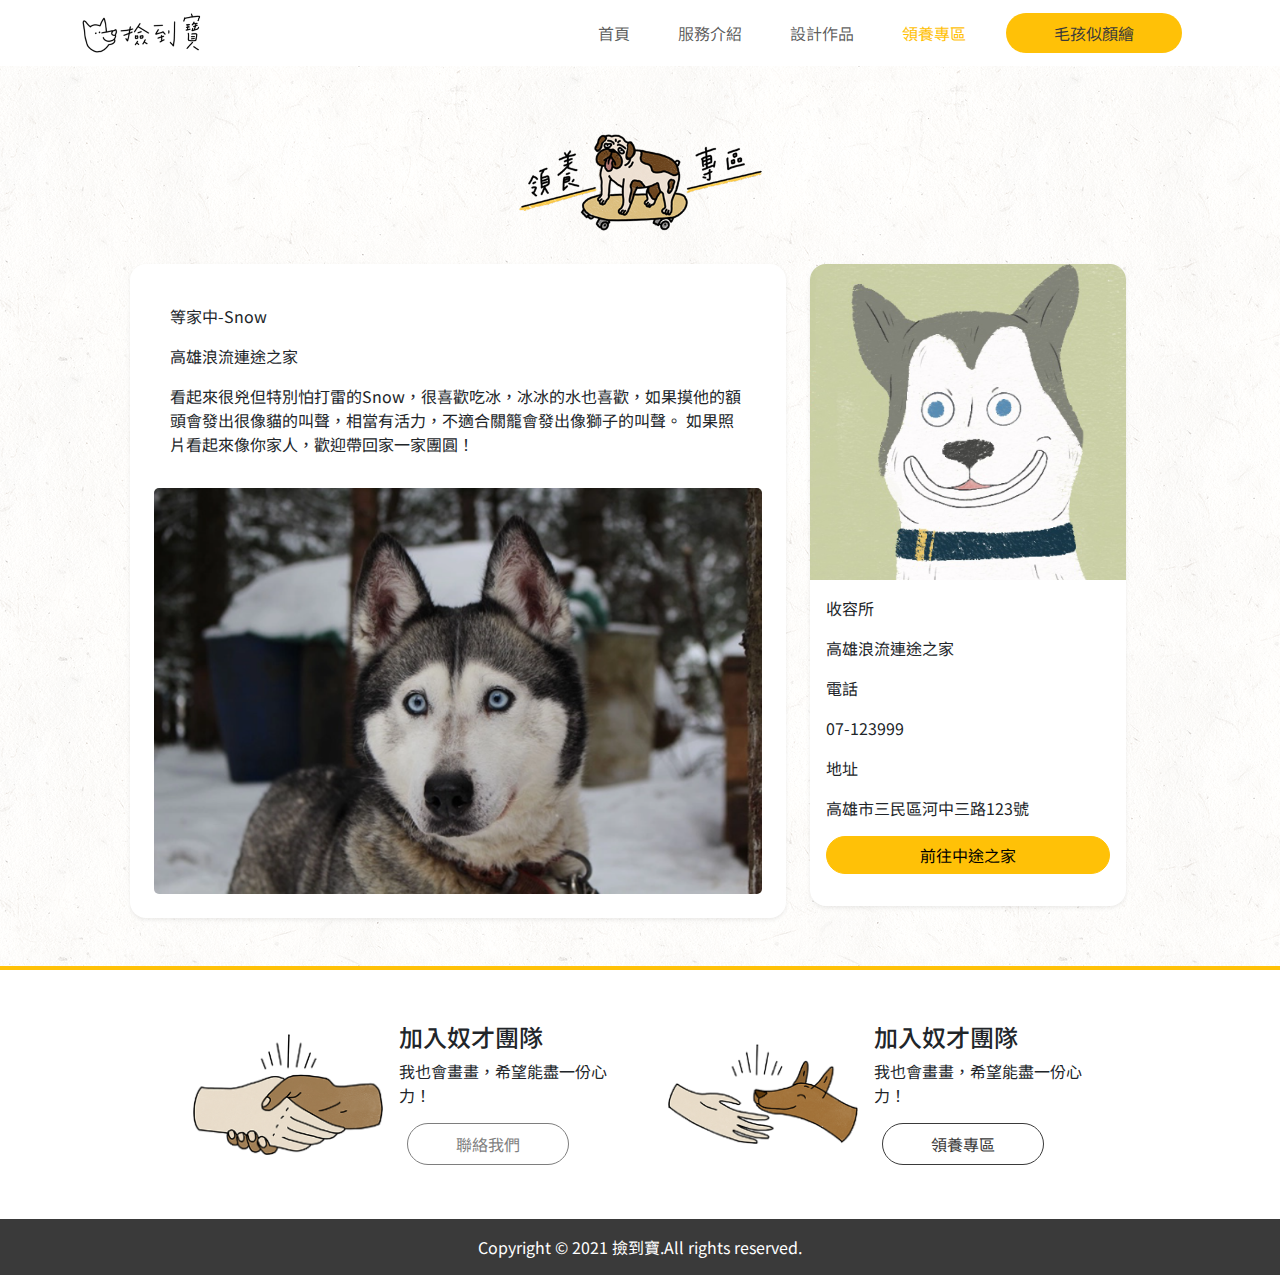
==== adopt-snow.html @ 4405ece5 "完成服務介紹.設計作品.領養專區等頁面" ====
<!DOCTYPE html>
<html lang="zh-TW">
<head>
   <meta charset="UTF-8">
   <meta name="viewport" content="width=device-width, initial-scale=1.0">
   <meta http-equiv="X-UA-Compatible" content="IE=edge">
   <meta name="viewport" content="width=device-width, initial-scale=1.0">
   <title>等家中snow-領養專區-撿到寶</title>
   <link rel="icon" href="./images/pet.png">
   <meta name="description" content="購買寵物似顏繪幫助浪貓浪狗">
   <meta name="keywords" content="寵物似顏繪,公益,領養,寵物,貓咪,小狗">
   <meta name="author" content="撿到寶團隊" />
   <meta name="copyright" content="撿到寶團隊版權所有">
   
   <!-- 👉🏻OGTag讓網站分享的時候看起來更有吸引力 -->
   <meta property="og:title" content="撿到寶" />
   <meta property="og:description" content="購買寵物似顏繪幫助浪貓浪狗">
   <meta property="og:type" content="website" />
   <meta property="og:url" content="網頁的標準網址" />
   <meta property="og:image" content="分享網頁時會顯示的縮圖" />
   <link rel="stylesheet" href="./scss/all.css">

</head>
<body >


   <!-- 👉🏻導覽列+sticky-top -->
   <nav class="navbar navbar-expand-lg bg-white sticky-top ">
      <div class="container">

         <a class="navbar-brand" href="./index.html">
            <img src="./images/logo.png" alt="撿到寶logo" width="119" height="40">
         </a>

         <button class="navbar-toggler border-0" type="button" data-bs-toggle="collapse"
            data-bs-target="#navbarSupportedContent" aria-controls="navbarSupportedContent" aria-expanded="false"
            aria-label="Toggle navigation">
            <span class="navbar-toggler-icon"></span>
         </button>

         <div class="collapse navbar-collapse" id="navbarSupportedContent">
            <ul class="navbar-nav ms-auto mb-2 mb-lg-0 ">
                  <li class="nav-item px-3">
                     <a class="nav-link  text-center " aria-current="page" href="./index.html">首頁</a>
                  </li>
                  <li class="nav-item px-3">
                     <a class="nav-link  text-center  " href="./service.html">服務介紹</a>
                  </li>
                  <li class="nav-item px-3">
                     <a class="nav-link  text-center " href="./works.html">設計作品</a>
                  </li>
                  <li class="nav-item px-3">
                     <a class="nav-link  text-center active" href="./adopt.html">領養專區</a>
                  </li>
                  <li class="nav-item px-3 ">
                     <a class="nav-link bg-warning text-center  text-dark  px-lg-5 mt-lg-0 mt-2 rounded-pill " href="./purchase.html">
                        毛孩似顏繪
                     </a>
                  </li>
            </ul>
         </div>

      </div>
   </nav>


   <main style="background-image: url(./images/lightpaperfibers.png);">
      <div class="container p-5">
         <div class="text-center pb-3">
            <img src="./images/title02.png" alt="領養專區">            
         </div>
         <div class="container row ">
            <div class="col col-lg-8">
               <div class="card rounded-4 border-0 shadow-sm overflow-hidden bg-white p-4">
                  <div class="card-body">
                     <p>等家中-Snow</p>
                     <p>高雄浪流連途之家</p>
                     <p>看起來很兇但特別怕打雷的Snow，很喜歡吃冰，冰冰的水也喜歡，如果摸他的額頭會發出很像貓的叫聲，相當有活力，不適合關籠會發出像獅子的叫聲。 如果照片看起來像你家人，歡迎帶回家一家團圓！</p>
                  </div>
                  <img src="./images/dog03.png" class="card-img img-fluid imgTop " alt="">
               </div>
            </div>
            <div class="col col-lg-4">
               <div class="card rounded-4 border-0 shadow-sm overflow-hidden bg-white ">
                  <img src="./images/08.png" class="card-img img-fluid imgTop rounded-bottom-0" alt="">
                  <div class="card-body">
                     <p>收容所</p>
                     <p>高雄浪流連途之家</p>
                     <p>電話</p>
                     <p>07-123999</p>
                     <p>地址</p>
                     <p>高雄市三民區河中三路123號</p>
                     <a href="./adopt-snow.html" class="btn btn-warning rounded-5 w-100 mb-3">前往中途之家</a>
                  </div>
               </div>
            </div>
         </div>
      </div>
   </main>


   <!-- 頁尾 -->
   <!-- 加入奴才團隊 -->
   <footer class="border-4 border-top border-warning bg-white">
      <section class="container py-5">
         <div class="row row-cols-1 row-cols-md-2 align-items-center justify-content-center gy-5 ">
            <div class="col col-lg-5 d-flex align-items-center justify-content-center">
                  <div class="p-3">
                     <img class="img-fluid d-block" src="./images/link01.png" alt="頁尾-聯絡我們">      
                  </div>         
                  <div class=" ">
                     <h4>加入奴才團隊</h4>
                     <p>我也會畫畫，希望能盡一份心力！</p>
                     <a class="btn btn-outline-dark text-center px-5 py-2 rounded-pill mx-2 text-nowrap disabled" href="#">
                        聯絡我們
                     </a>
                  </div>
            </div>
            <div class="col col-lg-5 d-flex align-items-center justify-content-center ">
               <div class="p-3">
                  <img class="img-fluid" src="./images/link02.png" alt="頁尾-領養專區">    
               </div>       
               <div class="">
                  <h4>加入奴才團隊</h4>
                  <p>我也會畫畫，希望能盡一份心力！</p>
                  <a class="btn btn-outline-dark text-center px-5 py-2 rounded-pill mx-2 text-nowrap" href="./adopt.html">
                     領養專區
                  </a>
               </div>
            </div>
         </div>
      </section> 
      <div class="bg-dark text-white text-center py-3">
         Copyright © 2021 撿到寶.All rights reserved.
      </div>

   </footer> 
   <script src="https://cdn.jsdelivr.net/npm/bootstrap@5.3.0/dist/js/bootstrap.bundle.min.js" integrity="sha384-geWF76RCwLtnZ8qwWowPQNguL3RmwHVBC9FhGdlKrxdiJJigb/j/68SIy3Te4Bkz" crossorigin="anonymous"></script>

</body>
</html>
---- scss/all.css ----
@charset "UTF-8";
/* http://meyerweb.com/eric/tools/css/reset/ 
   v2.0 | 20110126
   License: none (public domain)
*/
@import url("https://fonts.googleapis.com/css2?family=Kalam&family=Noto+Sans+TC&display=swap");
@import url("https://cdn.jsdelivr.net/npm/bootstrap-icons@1.10.5/font/bootstrap-icons.css");
html, body, div, span, applet, object, iframe,
h1,
.h1, h2, .h2, h3, .h3, h4, .h4, h5, .h5, h6, .h6, p, blockquote, pre,
a, abbr, acronym, address, big, cite, code,
del, dfn, em, img, ins, kbd, q, s, samp,
small,
.small, strike, strong, sub, sup, tt, var,
b, u, i, center,
dl, dt, dd, ol, ul, li,
fieldset, form, label, legend,
table, caption, tbody, tfoot, thead, tr, th, td,
article, aside, canvas, details, embed,
figure, figcaption, footer, header, hgroup,
menu, nav, output, ruby, section, summary,
time, mark, .mark, audio, video {
  margin: 0;
  padding: 0;
  border: 0;
  font-size: 100%;
  font: inherit;
  vertical-align: baseline;
}

/* HTML5 display-role reset for older browsers */
article, aside, details, figcaption, figure,
footer, header, hgroup, menu, nav, section {
  display: block;
}

body {
  line-height: 1;
  margin: 0; /* Add this to remove default margin */
}

ol, ul {
  list-style: none;
}

blockquote, q {
  quotes: none;
}

blockquote:before, blockquote:after,
q:before, q:after {
  content: "";
  content: none;
}

table {
  border-collapse: collapse;
  border-spacing: 0;
}

img {
  max-width: 100%;
}

.logoReplaceText {
  text-indent: 101%;
  white-space: nowrap;
  overflow: hidden;
  background-repeat: no-repeat;
}

.bg-cover {
  background-position: center center;
  background-size: cover;
  background-repeat: no-repeat;
}

.bg-contain {
  background-position: center center;
  background-size: contain;
  background-repeat: no-repeat;
}

:root,
[data-bs-theme=light] {
  --bs-blue: #0d6efd;
  --bs-indigo: #6610f2;
  --bs-purple: #6f42c1;
  --bs-pink: #d63384;
  --bs-red: #dc3545;
  --bs-orange: #fd7e14;
  --bs-yellow: #ffc107;
  --bs-green: #198754;
  --bs-teal: #20c997;
  --bs-cyan: #0dcaf0;
  --bs-black: #000;
  --bs-white: #fff;
  --bs-gray: #6c757d;
  --bs-gray-dark: #343a40;
  --bs-gray-100: #f8f9fa;
  --bs-gray-200: #e9ecef;
  --bs-gray-300: #dee2e6;
  --bs-gray-400: #ced4da;
  --bs-gray-500: #adb5bd;
  --bs-gray-600: #6c757d;
  --bs-gray-700: #495057;
  --bs-gray-800: #343a40;
  --bs-gray-900: #212529;
  --bs-primary: #0d6efd;
  --bs-secondary: #6c757d;
  --bs-success: #198754;
  --bs-info: #0dcaf0;
  --bs-warning: #ffc107;
  --bs-danger: #dc3545;
  --bs-light: #f8f9fa;
  --bs-dark: #3A3A3A;
  --bs-primary-rgb: 13, 110, 253;
  --bs-secondary-rgb: 108, 117, 125;
  --bs-success-rgb: 25, 135, 84;
  --bs-info-rgb: 13, 202, 240;
  --bs-warning-rgb: 255, 193, 7;
  --bs-danger-rgb: 220, 53, 69;
  --bs-light-rgb: 248, 249, 250;
  --bs-dark-rgb: 58, 58, 58;
  --bs-primary-text-emphasis: #052c65;
  --bs-secondary-text-emphasis: #2b2f32;
  --bs-success-text-emphasis: #0a3622;
  --bs-info-text-emphasis: #055160;
  --bs-warning-text-emphasis: #664d03;
  --bs-danger-text-emphasis: #58151c;
  --bs-light-text-emphasis: #495057;
  --bs-dark-text-emphasis: #495057;
  --bs-primary-bg-subtle: #cfe2ff;
  --bs-secondary-bg-subtle: #e2e3e5;
  --bs-success-bg-subtle: #d1e7dd;
  --bs-info-bg-subtle: #cff4fc;
  --bs-warning-bg-subtle: #fff3cd;
  --bs-danger-bg-subtle: #f8d7da;
  --bs-light-bg-subtle: #fcfcfd;
  --bs-dark-bg-subtle: #ced4da;
  --bs-primary-border-subtle: #9ec5fe;
  --bs-secondary-border-subtle: #c4c8cb;
  --bs-success-border-subtle: #a3cfbb;
  --bs-info-border-subtle: #9eeaf9;
  --bs-warning-border-subtle: #ffe69c;
  --bs-danger-border-subtle: #f1aeb5;
  --bs-light-border-subtle: #e9ecef;
  --bs-dark-border-subtle: #adb5bd;
  --bs-white-rgb: 255, 255, 255;
  --bs-black-rgb: 0, 0, 0;
  --bs-font-sans-serif: system-ui, -apple-system, "Segoe UI", Roboto, "Helvetica Neue", "Noto Sans", "Liberation Sans", Arial, sans-serif, "Apple Color Emoji", "Segoe UI Emoji", "Segoe UI Symbol", "Noto Color Emoji";
  --bs-font-monospace: SFMono-Regular, Menlo, Monaco, Consolas, "Liberation Mono", "Courier New", monospace;
  --bs-gradient: linear-gradient(180deg, rgba(255, 255, 255, 0.15), rgba(255, 255, 255, 0));
  --bs-body-font-family: var(--bs-font-sans-serif);
  --bs-body-font-size: 1rem;
  --bs-body-font-weight: 400;
  --bs-body-line-height: 1.5;
  --bs-body-color: #212529;
  --bs-body-color-rgb: 33, 37, 41;
  --bs-body-bg: #fff;
  --bs-body-bg-rgb: 255, 255, 255;
  --bs-emphasis-color: #000;
  --bs-emphasis-color-rgb: 0, 0, 0;
  --bs-secondary-color: rgba(33, 37, 41, 0.75);
  --bs-secondary-color-rgb: 33, 37, 41;
  --bs-secondary-bg: #e9ecef;
  --bs-secondary-bg-rgb: 233, 236, 239;
  --bs-tertiary-color: rgba(33, 37, 41, 0.5);
  --bs-tertiary-color-rgb: 33, 37, 41;
  --bs-tertiary-bg: #f8f9fa;
  --bs-tertiary-bg-rgb: 248, 249, 250;
  --bs-heading-color: inherit;
  --bs-link-color: #0d6efd;
  --bs-link-color-rgb: 13, 110, 253;
  --bs-link-decoration: underline;
  --bs-link-hover-color: #0a58ca;
  --bs-link-hover-color-rgb: 10, 88, 202;
  --bs-code-color: #d63384;
  --bs-highlight-bg: #fff3cd;
  --bs-border-width: 1px;
  --bs-border-style: solid;
  --bs-border-color: #dee2e6;
  --bs-border-color-translucent: rgba(0, 0, 0, 0.175);
  --bs-border-radius: 0.375rem;
  --bs-border-radius-sm: 0.25rem;
  --bs-border-radius-lg: 0.5rem;
  --bs-border-radius-xl: 1rem;
  --bs-border-radius-xxl: 2rem;
  --bs-border-radius-2xl: var(--bs-border-radius-xxl);
  --bs-border-radius-pill: 50rem;
  --bs-box-shadow: 0 0.5rem 1rem rgba(0, 0, 0, 0.15);
  --bs-box-shadow-sm: 0 0.125rem 0.25rem rgba(0, 0, 0, 0.075);
  --bs-box-shadow-lg: 0 1rem 3rem rgba(0, 0, 0, 0.175);
  --bs-box-shadow-inset: inset 0 1px 2px rgba(0, 0, 0, 0.075);
  --bs-focus-ring-width: 0.25rem;
  --bs-focus-ring-opacity: 0.25;
  --bs-focus-ring-color: rgba(13, 110, 253, 0.25);
  --bs-form-valid-color: #198754;
  --bs-form-valid-border-color: #198754;
  --bs-form-invalid-color: #dc3545;
  --bs-form-invalid-border-color: #dc3545;
}

[data-bs-theme=dark] {
  color-scheme: dark;
  --bs-body-color: #adb5bd;
  --bs-body-color-rgb: 173, 181, 189;
  --bs-body-bg: #212529;
  --bs-body-bg-rgb: 33, 37, 41;
  --bs-emphasis-color: #fff;
  --bs-emphasis-color-rgb: 255, 255, 255;
  --bs-secondary-color: rgba(173, 181, 189, 0.75);
  --bs-secondary-color-rgb: 173, 181, 189;
  --bs-secondary-bg: #343a40;
  --bs-secondary-bg-rgb: 52, 58, 64;
  --bs-tertiary-color: rgba(173, 181, 189, 0.5);
  --bs-tertiary-color-rgb: 173, 181, 189;
  --bs-tertiary-bg: #2b3035;
  --bs-tertiary-bg-rgb: 43, 48, 53;
  --bs-primary-text-emphasis: #6ea8fe;
  --bs-secondary-text-emphasis: #a7acb1;
  --bs-success-text-emphasis: #75b798;
  --bs-info-text-emphasis: #6edff6;
  --bs-warning-text-emphasis: #ffda6a;
  --bs-danger-text-emphasis: #ea868f;
  --bs-light-text-emphasis: #f8f9fa;
  --bs-dark-text-emphasis: #dee2e6;
  --bs-primary-bg-subtle: #031633;
  --bs-secondary-bg-subtle: #161719;
  --bs-success-bg-subtle: #051b11;
  --bs-info-bg-subtle: #032830;
  --bs-warning-bg-subtle: #332701;
  --bs-danger-bg-subtle: #2c0b0e;
  --bs-light-bg-subtle: #343a40;
  --bs-dark-bg-subtle: #1a1d20;
  --bs-primary-border-subtle: #084298;
  --bs-secondary-border-subtle: #41464b;
  --bs-success-border-subtle: #0f5132;
  --bs-info-border-subtle: #087990;
  --bs-warning-border-subtle: #997404;
  --bs-danger-border-subtle: #842029;
  --bs-light-border-subtle: #495057;
  --bs-dark-border-subtle: #343a40;
  --bs-heading-color: inherit;
  --bs-link-color: #6ea8fe;
  --bs-link-hover-color: #8bb9fe;
  --bs-link-color-rgb: 110, 168, 254;
  --bs-link-hover-color-rgb: 139, 185, 254;
  --bs-code-color: #e685b5;
  --bs-border-color: #495057;
  --bs-border-color-translucent: rgba(255, 255, 255, 0.15);
  --bs-form-valid-color: #75b798;
  --bs-form-valid-border-color: #75b798;
  --bs-form-invalid-color: #ea868f;
  --bs-form-invalid-border-color: #ea868f;
}

*,
*::before,
*::after {
  box-sizing: border-box;
}

@media (prefers-reduced-motion: no-preference) {
  :root {
    scroll-behavior: smooth;
  }
}

body {
  margin: 0;
  font-family: var(--bs-body-font-family);
  font-size: var(--bs-body-font-size);
  font-weight: var(--bs-body-font-weight);
  line-height: var(--bs-body-line-height);
  color: var(--bs-body-color);
  text-align: var(--bs-body-text-align);
  background-color: var(--bs-body-bg);
  -webkit-text-size-adjust: 100%;
  -webkit-tap-highlight-color: rgba(0, 0, 0, 0);
}

hr {
  margin: 1rem 0;
  color: inherit;
  border: 0;
  border-top: var(--bs-border-width) solid;
  opacity: 0.25;
}

h6, .h6, h5, .h5, h4, .h4, h3, .h3, h2, .h2, h1, .h1 {
  margin-top: 0;
  margin-bottom: 0.5rem;
  font-weight: 500;
  line-height: 1.2;
  color: var(--bs-heading-color);
}

h1, .h1 {
  font-size: calc(1.375rem + 1.5vw);
}
@media (min-width: 1200px) {
  h1, .h1 {
    font-size: 2.5rem;
  }
}

h2, .h2 {
  font-size: calc(1.325rem + 0.9vw);
}
@media (min-width: 1200px) {
  h2, .h2 {
    font-size: 2rem;
  }
}

h3, .h3 {
  font-size: calc(1.3rem + 0.6vw);
}
@media (min-width: 1200px) {
  h3, .h3 {
    font-size: 1.75rem;
  }
}

h4, .h4 {
  font-size: calc(1.275rem + 0.3vw);
}
@media (min-width: 1200px) {
  h4, .h4 {
    font-size: 1.5rem;
  }
}

h5, .h5 {
  font-size: 1.25rem;
}

h6, .h6 {
  font-size: 1rem;
}

p {
  margin-top: 0;
  margin-bottom: 1rem;
}

abbr[title] {
  -webkit-text-decoration: underline dotted;
          text-decoration: underline dotted;
  cursor: help;
  -webkit-text-decoration-skip-ink: none;
          text-decoration-skip-ink: none;
}

address {
  margin-bottom: 1rem;
  font-style: normal;
  line-height: inherit;
}

ol,
ul {
  padding-left: 2rem;
}

ol,
ul,
dl {
  margin-top: 0;
  margin-bottom: 1rem;
}

ol ol,
ul ul,
ol ul,
ul ol {
  margin-bottom: 0;
}

dt {
  font-weight: 700;
}

dd {
  margin-bottom: 0.5rem;
  margin-left: 0;
}

blockquote {
  margin: 0 0 1rem;
}

b,
strong {
  font-weight: bolder;
}

small, .small {
  font-size: 0.875em;
}

mark, .mark {
  padding: 0.1875em;
  background-color: var(--bs-highlight-bg);
}

sub,
sup {
  position: relative;
  font-size: 0.75em;
  line-height: 0;
  vertical-align: baseline;
}

sub {
  bottom: -0.25em;
}

sup {
  top: -0.5em;
}

a {
  color: rgba(var(--bs-link-color-rgb), var(--bs-link-opacity, 1));
  text-decoration: underline;
}
a:hover {
  --bs-link-color-rgb: var(--bs-link-hover-color-rgb);
}

a:not([href]):not([class]), a:not([href]):not([class]):hover {
  color: inherit;
  text-decoration: none;
}

pre,
code,
kbd,
samp {
  font-family: var(--bs-font-monospace);
  font-size: 1em;
}

pre {
  display: block;
  margin-top: 0;
  margin-bottom: 1rem;
  overflow: auto;
  font-size: 0.875em;
}
pre code {
  font-size: inherit;
  color: inherit;
  word-break: normal;
}

code {
  font-size: 0.875em;
  color: var(--bs-code-color);
  word-wrap: break-word;
}
a > code {
  color: inherit;
}

kbd {
  padding: 0.1875rem 0.375rem;
  font-size: 0.875em;
  color: var(--bs-body-bg);
  background-color: var(--bs-body-color);
  border-radius: 0.25rem;
}
kbd kbd {
  padding: 0;
  font-size: 1em;
}

figure {
  margin: 0 0 1rem;
}

img,
svg {
  vertical-align: middle;
}

table {
  caption-side: bottom;
  border-collapse: collapse;
}

caption {
  padding-top: 0.5rem;
  padding-bottom: 0.5rem;
  color: var(--bs-secondary-color);
  text-align: left;
}

th {
  text-align: inherit;
  text-align: -webkit-match-parent;
}

thead,
tbody,
tfoot,
tr,
td,
th {
  border-color: inherit;
  border-style: solid;
  border-width: 0;
}

label {
  display: inline-block;
}

button {
  border-radius: 0;
}

button:focus:not(:focus-visible) {
  outline: 0;
}

input,
button,
select,
optgroup,
textarea {
  margin: 0;
  font-family: inherit;
  font-size: inherit;
  line-height: inherit;
}

button,
select {
  text-transform: none;
}

[role=button] {
  cursor: pointer;
}

select {
  word-wrap: normal;
}
select:disabled {
  opacity: 1;
}

[list]:not([type=date]):not([type=datetime-local]):not([type=month]):not([type=week]):not([type=time])::-webkit-calendar-picker-indicator {
  display: none !important;
}

button,
[type=button],
[type=reset],
[type=submit] {
  -webkit-appearance: button;
}
button:not(:disabled),
[type=button]:not(:disabled),
[type=reset]:not(:disabled),
[type=submit]:not(:disabled) {
  cursor: pointer;
}

::-moz-focus-inner {
  padding: 0;
  border-style: none;
}

textarea {
  resize: vertical;
}

fieldset {
  min-width: 0;
  padding: 0;
  margin: 0;
  border: 0;
}

legend {
  float: left;
  width: 100%;
  padding: 0;
  margin-bottom: 0.5rem;
  font-size: calc(1.275rem + 0.3vw);
  line-height: inherit;
}
@media (min-width: 1200px) {
  legend {
    font-size: 1.5rem;
  }
}
legend + * {
  clear: left;
}

::-webkit-datetime-edit-fields-wrapper,
::-webkit-datetime-edit-text,
::-webkit-datetime-edit-minute,
::-webkit-datetime-edit-hour-field,
::-webkit-datetime-edit-day-field,
::-webkit-datetime-edit-month-field,
::-webkit-datetime-edit-year-field {
  padding: 0;
}

::-webkit-inner-spin-button {
  height: auto;
}

[type=search] {
  outline-offset: -2px;
  -webkit-appearance: textfield;
}

/* rtl:raw:
[type="tel"],
[type="url"],
[type="email"],
[type="number"] {
  direction: ltr;
}
*/
::-webkit-search-decoration {
  -webkit-appearance: none;
}

::-webkit-color-swatch-wrapper {
  padding: 0;
}

::file-selector-button {
  font: inherit;
  -webkit-appearance: button;
}

output {
  display: inline-block;
}

iframe {
  border: 0;
}

summary {
  display: list-item;
  cursor: pointer;
}

progress {
  vertical-align: baseline;
}

[hidden] {
  display: none !important;
}

.lead {
  font-size: 1.25rem;
  font-weight: 300;
}

.display-1 {
  font-size: calc(1.625rem + 4.5vw);
  font-weight: 300;
  line-height: 1.2;
}
@media (min-width: 1200px) {
  .display-1 {
    font-size: 5rem;
  }
}

.display-2 {
  font-size: calc(1.575rem + 3.9vw);
  font-weight: 300;
  line-height: 1.2;
}
@media (min-width: 1200px) {
  .display-2 {
    font-size: 4.5rem;
  }
}

.display-3 {
  font-size: calc(1.525rem + 3.3vw);
  font-weight: 300;
  line-height: 1.2;
}
@media (min-width: 1200px) {
  .display-3 {
    font-size: 4rem;
  }
}

.display-4 {
  font-size: calc(1.475rem + 2.7vw);
  font-weight: 300;
  line-height: 1.2;
}
@media (min-width: 1200px) {
  .display-4 {
    font-size: 3.5rem;
  }
}

.display-5 {
  font-size: calc(1.425rem + 2.1vw);
  font-weight: 300;
  line-height: 1.2;
}
@media (min-width: 1200px) {
  .display-5 {
    font-size: 3rem;
  }
}

.display-6 {
  font-size: calc(1.375rem + 1.5vw);
  font-weight: 300;
  line-height: 1.2;
}
@media (min-width: 1200px) {
  .display-6 {
    font-size: 2.5rem;
  }
}

.list-unstyled {
  padding-left: 0;
  list-style: none;
}

.list-inline {
  padding-left: 0;
  list-style: none;
}

.list-inline-item {
  display: inline-block;
}
.list-inline-item:not(:last-child) {
  margin-right: 0.5rem;
}

.initialism {
  font-size: 0.875em;
  text-transform: uppercase;
}

.blockquote {
  margin-bottom: 1rem;
  font-size: 1.25rem;
}
.blockquote > :last-child {
  margin-bottom: 0;
}

.blockquote-footer {
  margin-top: -1rem;
  margin-bottom: 1rem;
  font-size: 0.875em;
  color: #6c757d;
}
.blockquote-footer::before {
  content: "— ";
}

.img-fluid {
  max-width: 100%;
  height: auto;
}

.img-thumbnail {
  padding: 0.25rem;
  background-color: var(--bs-body-bg);
  border: var(--bs-border-width) solid var(--bs-border-color);
  border-radius: var(--bs-border-radius);
  max-width: 100%;
  height: auto;
}

.figure {
  display: inline-block;
}

.figure-img {
  margin-bottom: 0.5rem;
  line-height: 1;
}

.figure-caption {
  font-size: 0.875em;
  color: var(--bs-secondary-color);
}

.container,
.container-fluid,
.container-xxl,
.container-xl,
.container-lg,
.container-md,
.container-sm {
  --bs-gutter-x: 1.5rem;
  --bs-gutter-y: 0;
  width: 100%;
  padding-right: calc(var(--bs-gutter-x) * 0.5);
  padding-left: calc(var(--bs-gutter-x) * 0.5);
  margin-right: auto;
  margin-left: auto;
}

@media (min-width: 576px) {
  .container-sm, .container {
    max-width: 540px;
  }
}
@media (min-width: 768px) {
  .container-md, .container-sm, .container {
    max-width: 720px;
  }
}
@media (min-width: 992px) {
  .container-lg, .container-md, .container-sm, .container {
    max-width: 960px;
  }
}
@media (min-width: 1200px) {
  .container-xl, .container-lg, .container-md, .container-sm, .container {
    max-width: 1140px;
  }
}
@media (min-width: 1400px) {
  .container-xxl, .container-xl, .container-lg, .container-md, .container-sm, .container {
    max-width: 1320px;
  }
}
:root {
  --bs-breakpoint-xs: 0;
  --bs-breakpoint-sm: 576px;
  --bs-breakpoint-md: 768px;
  --bs-breakpoint-lg: 992px;
  --bs-breakpoint-xl: 1200px;
  --bs-breakpoint-xxl: 1400px;
}

.row {
  --bs-gutter-x: 1.5rem;
  --bs-gutter-y: 0;
  display: flex;
  flex-wrap: wrap;
  margin-top: calc(-1 * var(--bs-gutter-y));
  margin-right: calc(-0.5 * var(--bs-gutter-x));
  margin-left: calc(-0.5 * var(--bs-gutter-x));
}
.row > * {
  flex-shrink: 0;
  width: 100%;
  max-width: 100%;
  padding-right: calc(var(--bs-gutter-x) * 0.5);
  padding-left: calc(var(--bs-gutter-x) * 0.5);
  margin-top: var(--bs-gutter-y);
}

.col {
  flex: 1 0 0%;
}

.row-cols-auto > * {
  flex: 0 0 auto;
  width: auto;
}

.row-cols-1 > * {
  flex: 0 0 auto;
  width: 100%;
}

.row-cols-2 > * {
  flex: 0 0 auto;
  width: 50%;
}

.row-cols-3 > * {
  flex: 0 0 auto;
  width: 33.3333333333%;
}

.row-cols-4 > * {
  flex: 0 0 auto;
  width: 25%;
}

.row-cols-5 > * {
  flex: 0 0 auto;
  width: 20%;
}

.row-cols-6 > * {
  flex: 0 0 auto;
  width: 16.6666666667%;
}

.col-auto {
  flex: 0 0 auto;
  width: auto;
}

.col-1 {
  flex: 0 0 auto;
  width: 8.33333333%;
}

.col-2 {
  flex: 0 0 auto;
  width: 16.66666667%;
}

.col-3 {
  flex: 0 0 auto;
  width: 25%;
}

.col-4 {
  flex: 0 0 auto;
  width: 33.33333333%;
}

.col-5 {
  flex: 0 0 auto;
  width: 41.66666667%;
}

.col-6 {
  flex: 0 0 auto;
  width: 50%;
}

.col-7 {
  flex: 0 0 auto;
  width: 58.33333333%;
}

.col-8 {
  flex: 0 0 auto;
  width: 66.66666667%;
}

.col-9 {
  flex: 0 0 auto;
  width: 75%;
}

.col-10 {
  flex: 0 0 auto;
  width: 83.33333333%;
}

.col-11 {
  flex: 0 0 auto;
  width: 91.66666667%;
}

.col-12 {
  flex: 0 0 auto;
  width: 100%;
}

.offset-1 {
  margin-left: 8.33333333%;
}

.offset-2 {
  margin-left: 16.66666667%;
}

.offset-3 {
  margin-left: 25%;
}

.offset-4 {
  margin-left: 33.33333333%;
}

.offset-5 {
  margin-left: 41.66666667%;
}

.offset-6 {
  margin-left: 50%;
}

.offset-7 {
  margin-left: 58.33333333%;
}

.offset-8 {
  margin-left: 66.66666667%;
}

.offset-9 {
  margin-left: 75%;
}

.offset-10 {
  margin-left: 83.33333333%;
}

.offset-11 {
  margin-left: 91.66666667%;
}

.g-0,
.gx-0 {
  --bs-gutter-x: 0;
}

.g-0,
.gy-0 {
  --bs-gutter-y: 0;
}

.g-1,
.gx-1 {
  --bs-gutter-x: 0.25rem;
}

.g-1,
.gy-1 {
  --bs-gutter-y: 0.25rem;
}

.g-2,
.gx-2 {
  --bs-gutter-x: 0.5rem;
}

.g-2,
.gy-2 {
  --bs-gutter-y: 0.5rem;
}

.g-3,
.gx-3 {
  --bs-gutter-x: 1rem;
}

.g-3,
.gy-3 {
  --bs-gutter-y: 1rem;
}

.g-4,
.gx-4 {
  --bs-gutter-x: 1.5rem;
}

.g-4,
.gy-4 {
  --bs-gutter-y: 1.5rem;
}

.g-5,
.gx-5 {
  --bs-gutter-x: 3rem;
}

.g-5,
.gy-5 {
  --bs-gutter-y: 3rem;
}

@media (min-width: 576px) {
  .col-sm {
    flex: 1 0 0%;
  }
  .row-cols-sm-auto > * {
    flex: 0 0 auto;
    width: auto;
  }
  .row-cols-sm-1 > * {
    flex: 0 0 auto;
    width: 100%;
  }
  .row-cols-sm-2 > * {
    flex: 0 0 auto;
    width: 50%;
  }
  .row-cols-sm-3 > * {
    flex: 0 0 auto;
    width: 33.3333333333%;
  }
  .row-cols-sm-4 > * {
    flex: 0 0 auto;
    width: 25%;
  }
  .row-cols-sm-5 > * {
    flex: 0 0 auto;
    width: 20%;
  }
  .row-cols-sm-6 > * {
    flex: 0 0 auto;
    width: 16.6666666667%;
  }
  .col-sm-auto {
    flex: 0 0 auto;
    width: auto;
  }
  .col-sm-1 {
    flex: 0 0 auto;
    width: 8.33333333%;
  }
  .col-sm-2 {
    flex: 0 0 auto;
    width: 16.66666667%;
  }
  .col-sm-3 {
    flex: 0 0 auto;
    width: 25%;
  }
  .col-sm-4 {
    flex: 0 0 auto;
    width: 33.33333333%;
  }
  .col-sm-5 {
    flex: 0 0 auto;
    width: 41.66666667%;
  }
  .col-sm-6 {
    flex: 0 0 auto;
    width: 50%;
  }
  .col-sm-7 {
    flex: 0 0 auto;
    width: 58.33333333%;
  }
  .col-sm-8 {
    flex: 0 0 auto;
    width: 66.66666667%;
  }
  .col-sm-9 {
    flex: 0 0 auto;
    width: 75%;
  }
  .col-sm-10 {
    flex: 0 0 auto;
    width: 83.33333333%;
  }
  .col-sm-11 {
    flex: 0 0 auto;
    width: 91.66666667%;
  }
  .col-sm-12 {
    flex: 0 0 auto;
    width: 100%;
  }
  .offset-sm-0 {
    margin-left: 0;
  }
  .offset-sm-1 {
    margin-left: 8.33333333%;
  }
  .offset-sm-2 {
    margin-left: 16.66666667%;
  }
  .offset-sm-3 {
    margin-left: 25%;
  }
  .offset-sm-4 {
    margin-left: 33.33333333%;
  }
  .offset-sm-5 {
    margin-left: 41.66666667%;
  }
  .offset-sm-6 {
    margin-left: 50%;
  }
  .offset-sm-7 {
    margin-left: 58.33333333%;
  }
  .offset-sm-8 {
    margin-left: 66.66666667%;
  }
  .offset-sm-9 {
    margin-left: 75%;
  }
  .offset-sm-10 {
    margin-left: 83.33333333%;
  }
  .offset-sm-11 {
    margin-left: 91.66666667%;
  }
  .g-sm-0,
  .gx-sm-0 {
    --bs-gutter-x: 0;
  }
  .g-sm-0,
  .gy-sm-0 {
    --bs-gutter-y: 0;
  }
  .g-sm-1,
  .gx-sm-1 {
    --bs-gutter-x: 0.25rem;
  }
  .g-sm-1,
  .gy-sm-1 {
    --bs-gutter-y: 0.25rem;
  }
  .g-sm-2,
  .gx-sm-2 {
    --bs-gutter-x: 0.5rem;
  }
  .g-sm-2,
  .gy-sm-2 {
    --bs-gutter-y: 0.5rem;
  }
  .g-sm-3,
  .gx-sm-3 {
    --bs-gutter-x: 1rem;
  }
  .g-sm-3,
  .gy-sm-3 {
    --bs-gutter-y: 1rem;
  }
  .g-sm-4,
  .gx-sm-4 {
    --bs-gutter-x: 1.5rem;
  }
  .g-sm-4,
  .gy-sm-4 {
    --bs-gutter-y: 1.5rem;
  }
  .g-sm-5,
  .gx-sm-5 {
    --bs-gutter-x: 3rem;
  }
  .g-sm-5,
  .gy-sm-5 {
    --bs-gutter-y: 3rem;
  }
}
@media (min-width: 768px) {
  .col-md {
    flex: 1 0 0%;
  }
  .row-cols-md-auto > * {
    flex: 0 0 auto;
    width: auto;
  }
  .row-cols-md-1 > * {
    flex: 0 0 auto;
    width: 100%;
  }
  .row-cols-md-2 > * {
    flex: 0 0 auto;
    width: 50%;
  }
  .row-cols-md-3 > * {
    flex: 0 0 auto;
    width: 33.3333333333%;
  }
  .row-cols-md-4 > * {
    flex: 0 0 auto;
    width: 25%;
  }
  .row-cols-md-5 > * {
    flex: 0 0 auto;
    width: 20%;
  }
  .row-cols-md-6 > * {
    flex: 0 0 auto;
    width: 16.6666666667%;
  }
  .col-md-auto {
    flex: 0 0 auto;
    width: auto;
  }
  .col-md-1 {
    flex: 0 0 auto;
    width: 8.33333333%;
  }
  .col-md-2 {
    flex: 0 0 auto;
    width: 16.66666667%;
  }
  .col-md-3 {
    flex: 0 0 auto;
    width: 25%;
  }
  .col-md-4 {
    flex: 0 0 auto;
    width: 33.33333333%;
  }
  .col-md-5 {
    flex: 0 0 auto;
    width: 41.66666667%;
  }
  .col-md-6 {
    flex: 0 0 auto;
    width: 50%;
  }
  .col-md-7 {
    flex: 0 0 auto;
    width: 58.33333333%;
  }
  .col-md-8 {
    flex: 0 0 auto;
    width: 66.66666667%;
  }
  .col-md-9 {
    flex: 0 0 auto;
    width: 75%;
  }
  .col-md-10 {
    flex: 0 0 auto;
    width: 83.33333333%;
  }
  .col-md-11 {
    flex: 0 0 auto;
    width: 91.66666667%;
  }
  .col-md-12 {
    flex: 0 0 auto;
    width: 100%;
  }
  .offset-md-0 {
    margin-left: 0;
  }
  .offset-md-1 {
    margin-left: 8.33333333%;
  }
  .offset-md-2 {
    margin-left: 16.66666667%;
  }
  .offset-md-3 {
    margin-left: 25%;
  }
  .offset-md-4 {
    margin-left: 33.33333333%;
  }
  .offset-md-5 {
    margin-left: 41.66666667%;
  }
  .offset-md-6 {
    margin-left: 50%;
  }
  .offset-md-7 {
    margin-left: 58.33333333%;
  }
  .offset-md-8 {
    margin-left: 66.66666667%;
  }
  .offset-md-9 {
    margin-left: 75%;
  }
  .offset-md-10 {
    margin-left: 83.33333333%;
  }
  .offset-md-11 {
    margin-left: 91.66666667%;
  }
  .g-md-0,
  .gx-md-0 {
    --bs-gutter-x: 0;
  }
  .g-md-0,
  .gy-md-0 {
    --bs-gutter-y: 0;
  }
  .g-md-1,
  .gx-md-1 {
    --bs-gutter-x: 0.25rem;
  }
  .g-md-1,
  .gy-md-1 {
    --bs-gutter-y: 0.25rem;
  }
  .g-md-2,
  .gx-md-2 {
    --bs-gutter-x: 0.5rem;
  }
  .g-md-2,
  .gy-md-2 {
    --bs-gutter-y: 0.5rem;
  }
  .g-md-3,
  .gx-md-3 {
    --bs-gutter-x: 1rem;
  }
  .g-md-3,
  .gy-md-3 {
    --bs-gutter-y: 1rem;
  }
  .g-md-4,
  .gx-md-4 {
    --bs-gutter-x: 1.5rem;
  }
  .g-md-4,
  .gy-md-4 {
    --bs-gutter-y: 1.5rem;
  }
  .g-md-5,
  .gx-md-5 {
    --bs-gutter-x: 3rem;
  }
  .g-md-5,
  .gy-md-5 {
    --bs-gutter-y: 3rem;
  }
}
@media (min-width: 992px) {
  .col-lg {
    flex: 1 0 0%;
  }
  .row-cols-lg-auto > * {
    flex: 0 0 auto;
    width: auto;
  }
  .row-cols-lg-1 > * {
    flex: 0 0 auto;
    width: 100%;
  }
  .row-cols-lg-2 > * {
    flex: 0 0 auto;
    width: 50%;
  }
  .row-cols-lg-3 > * {
    flex: 0 0 auto;
    width: 33.3333333333%;
  }
  .row-cols-lg-4 > * {
    flex: 0 0 auto;
    width: 25%;
  }
  .row-cols-lg-5 > * {
    flex: 0 0 auto;
    width: 20%;
  }
  .row-cols-lg-6 > * {
    flex: 0 0 auto;
    width: 16.6666666667%;
  }
  .col-lg-auto {
    flex: 0 0 auto;
    width: auto;
  }
  .col-lg-1 {
    flex: 0 0 auto;
    width: 8.33333333%;
  }
  .col-lg-2 {
    flex: 0 0 auto;
    width: 16.66666667%;
  }
  .col-lg-3 {
    flex: 0 0 auto;
    width: 25%;
  }
  .col-lg-4 {
    flex: 0 0 auto;
    width: 33.33333333%;
  }
  .col-lg-5 {
    flex: 0 0 auto;
    width: 41.66666667%;
  }
  .col-lg-6 {
    flex: 0 0 auto;
    width: 50%;
  }
  .col-lg-7 {
    flex: 0 0 auto;
    width: 58.33333333%;
  }
  .col-lg-8 {
    flex: 0 0 auto;
    width: 66.66666667%;
  }
  .col-lg-9 {
    flex: 0 0 auto;
    width: 75%;
  }
  .col-lg-10 {
    flex: 0 0 auto;
    width: 83.33333333%;
  }
  .col-lg-11 {
    flex: 0 0 auto;
    width: 91.66666667%;
  }
  .col-lg-12 {
    flex: 0 0 auto;
    width: 100%;
  }
  .offset-lg-0 {
    margin-left: 0;
  }
  .offset-lg-1 {
    margin-left: 8.33333333%;
  }
  .offset-lg-2 {
    margin-left: 16.66666667%;
  }
  .offset-lg-3 {
    margin-left: 25%;
  }
  .offset-lg-4 {
    margin-left: 33.33333333%;
  }
  .offset-lg-5 {
    margin-left: 41.66666667%;
  }
  .offset-lg-6 {
    margin-left: 50%;
  }
  .offset-lg-7 {
    margin-left: 58.33333333%;
  }
  .offset-lg-8 {
    margin-left: 66.66666667%;
  }
  .offset-lg-9 {
    margin-left: 75%;
  }
  .offset-lg-10 {
    margin-left: 83.33333333%;
  }
  .offset-lg-11 {
    margin-left: 91.66666667%;
  }
  .g-lg-0,
  .gx-lg-0 {
    --bs-gutter-x: 0;
  }
  .g-lg-0,
  .gy-lg-0 {
    --bs-gutter-y: 0;
  }
  .g-lg-1,
  .gx-lg-1 {
    --bs-gutter-x: 0.25rem;
  }
  .g-lg-1,
  .gy-lg-1 {
    --bs-gutter-y: 0.25rem;
  }
  .g-lg-2,
  .gx-lg-2 {
    --bs-gutter-x: 0.5rem;
  }
  .g-lg-2,
  .gy-lg-2 {
    --bs-gutter-y: 0.5rem;
  }
  .g-lg-3,
  .gx-lg-3 {
    --bs-gutter-x: 1rem;
  }
  .g-lg-3,
  .gy-lg-3 {
    --bs-gutter-y: 1rem;
  }
  .g-lg-4,
  .gx-lg-4 {
    --bs-gutter-x: 1.5rem;
  }
  .g-lg-4,
  .gy-lg-4 {
    --bs-gutter-y: 1.5rem;
  }
  .g-lg-5,
  .gx-lg-5 {
    --bs-gutter-x: 3rem;
  }
  .g-lg-5,
  .gy-lg-5 {
    --bs-gutter-y: 3rem;
  }
}
@media (min-width: 1200px) {
  .col-xl {
    flex: 1 0 0%;
  }
  .row-cols-xl-auto > * {
    flex: 0 0 auto;
    width: auto;
  }
  .row-cols-xl-1 > * {
    flex: 0 0 auto;
    width: 100%;
  }
  .row-cols-xl-2 > * {
    flex: 0 0 auto;
    width: 50%;
  }
  .row-cols-xl-3 > * {
    flex: 0 0 auto;
    width: 33.3333333333%;
  }
  .row-cols-xl-4 > * {
    flex: 0 0 auto;
    width: 25%;
  }
  .row-cols-xl-5 > * {
    flex: 0 0 auto;
    width: 20%;
  }
  .row-cols-xl-6 > * {
    flex: 0 0 auto;
    width: 16.6666666667%;
  }
  .col-xl-auto {
    flex: 0 0 auto;
    width: auto;
  }
  .col-xl-1 {
    flex: 0 0 auto;
    width: 8.33333333%;
  }
  .col-xl-2 {
    flex: 0 0 auto;
    width: 16.66666667%;
  }
  .col-xl-3 {
    flex: 0 0 auto;
    width: 25%;
  }
  .col-xl-4 {
    flex: 0 0 auto;
    width: 33.33333333%;
  }
  .col-xl-5 {
    flex: 0 0 auto;
    width: 41.66666667%;
  }
  .col-xl-6 {
    flex: 0 0 auto;
    width: 50%;
  }
  .col-xl-7 {
    flex: 0 0 auto;
    width: 58.33333333%;
  }
  .col-xl-8 {
    flex: 0 0 auto;
    width: 66.66666667%;
  }
  .col-xl-9 {
    flex: 0 0 auto;
    width: 75%;
  }
  .col-xl-10 {
    flex: 0 0 auto;
    width: 83.33333333%;
  }
  .col-xl-11 {
    flex: 0 0 auto;
    width: 91.66666667%;
  }
  .col-xl-12 {
    flex: 0 0 auto;
    width: 100%;
  }
  .offset-xl-0 {
    margin-left: 0;
  }
  .offset-xl-1 {
    margin-left: 8.33333333%;
  }
  .offset-xl-2 {
    margin-left: 16.66666667%;
  }
  .offset-xl-3 {
    margin-left: 25%;
  }
  .offset-xl-4 {
    margin-left: 33.33333333%;
  }
  .offset-xl-5 {
    margin-left: 41.66666667%;
  }
  .offset-xl-6 {
    margin-left: 50%;
  }
  .offset-xl-7 {
    margin-left: 58.33333333%;
  }
  .offset-xl-8 {
    margin-left: 66.66666667%;
  }
  .offset-xl-9 {
    margin-left: 75%;
  }
  .offset-xl-10 {
    margin-left: 83.33333333%;
  }
  .offset-xl-11 {
    margin-left: 91.66666667%;
  }
  .g-xl-0,
  .gx-xl-0 {
    --bs-gutter-x: 0;
  }
  .g-xl-0,
  .gy-xl-0 {
    --bs-gutter-y: 0;
  }
  .g-xl-1,
  .gx-xl-1 {
    --bs-gutter-x: 0.25rem;
  }
  .g-xl-1,
  .gy-xl-1 {
    --bs-gutter-y: 0.25rem;
  }
  .g-xl-2,
  .gx-xl-2 {
    --bs-gutter-x: 0.5rem;
  }
  .g-xl-2,
  .gy-xl-2 {
    --bs-gutter-y: 0.5rem;
  }
  .g-xl-3,
  .gx-xl-3 {
    --bs-gutter-x: 1rem;
  }
  .g-xl-3,
  .gy-xl-3 {
    --bs-gutter-y: 1rem;
  }
  .g-xl-4,
  .gx-xl-4 {
    --bs-gutter-x: 1.5rem;
  }
  .g-xl-4,
  .gy-xl-4 {
    --bs-gutter-y: 1.5rem;
  }
  .g-xl-5,
  .gx-xl-5 {
    --bs-gutter-x: 3rem;
  }
  .g-xl-5,
  .gy-xl-5 {
    --bs-gutter-y: 3rem;
  }
}
@media (min-width: 1400px) {
  .col-xxl {
    flex: 1 0 0%;
  }
  .row-cols-xxl-auto > * {
    flex: 0 0 auto;
    width: auto;
  }
  .row-cols-xxl-1 > * {
    flex: 0 0 auto;
    width: 100%;
  }
  .row-cols-xxl-2 > * {
    flex: 0 0 auto;
    width: 50%;
  }
  .row-cols-xxl-3 > * {
    flex: 0 0 auto;
    width: 33.3333333333%;
  }
  .row-cols-xxl-4 > * {
    flex: 0 0 auto;
    width: 25%;
  }
  .row-cols-xxl-5 > * {
    flex: 0 0 auto;
    width: 20%;
  }
  .row-cols-xxl-6 > * {
    flex: 0 0 auto;
    width: 16.6666666667%;
  }
  .col-xxl-auto {
    flex: 0 0 auto;
    width: auto;
  }
  .col-xxl-1 {
    flex: 0 0 auto;
    width: 8.33333333%;
  }
  .col-xxl-2 {
    flex: 0 0 auto;
    width: 16.66666667%;
  }
  .col-xxl-3 {
    flex: 0 0 auto;
    width: 25%;
  }
  .col-xxl-4 {
    flex: 0 0 auto;
    width: 33.33333333%;
  }
  .col-xxl-5 {
    flex: 0 0 auto;
    width: 41.66666667%;
  }
  .col-xxl-6 {
    flex: 0 0 auto;
    width: 50%;
  }
  .col-xxl-7 {
    flex: 0 0 auto;
    width: 58.33333333%;
  }
  .col-xxl-8 {
    flex: 0 0 auto;
    width: 66.66666667%;
  }
  .col-xxl-9 {
    flex: 0 0 auto;
    width: 75%;
  }
  .col-xxl-10 {
    flex: 0 0 auto;
    width: 83.33333333%;
  }
  .col-xxl-11 {
    flex: 0 0 auto;
    width: 91.66666667%;
  }
  .col-xxl-12 {
    flex: 0 0 auto;
    width: 100%;
  }
  .offset-xxl-0 {
    margin-left: 0;
  }
  .offset-xxl-1 {
    margin-left: 8.33333333%;
  }
  .offset-xxl-2 {
    margin-left: 16.66666667%;
  }
  .offset-xxl-3 {
    margin-left: 25%;
  }
  .offset-xxl-4 {
    margin-left: 33.33333333%;
  }
  .offset-xxl-5 {
    margin-left: 41.66666667%;
  }
  .offset-xxl-6 {
    margin-left: 50%;
  }
  .offset-xxl-7 {
    margin-left: 58.33333333%;
  }
  .offset-xxl-8 {
    margin-left: 66.66666667%;
  }
  .offset-xxl-9 {
    margin-left: 75%;
  }
  .offset-xxl-10 {
    margin-left: 83.33333333%;
  }
  .offset-xxl-11 {
    margin-left: 91.66666667%;
  }
  .g-xxl-0,
  .gx-xxl-0 {
    --bs-gutter-x: 0;
  }
  .g-xxl-0,
  .gy-xxl-0 {
    --bs-gutter-y: 0;
  }
  .g-xxl-1,
  .gx-xxl-1 {
    --bs-gutter-x: 0.25rem;
  }
  .g-xxl-1,
  .gy-xxl-1 {
    --bs-gutter-y: 0.25rem;
  }
  .g-xxl-2,
  .gx-xxl-2 {
    --bs-gutter-x: 0.5rem;
  }
  .g-xxl-2,
  .gy-xxl-2 {
    --bs-gutter-y: 0.5rem;
  }
  .g-xxl-3,
  .gx-xxl-3 {
    --bs-gutter-x: 1rem;
  }
  .g-xxl-3,
  .gy-xxl-3 {
    --bs-gutter-y: 1rem;
  }
  .g-xxl-4,
  .gx-xxl-4 {
    --bs-gutter-x: 1.5rem;
  }
  .g-xxl-4,
  .gy-xxl-4 {
    --bs-gutter-y: 1.5rem;
  }
  .g-xxl-5,
  .gx-xxl-5 {
    --bs-gutter-x: 3rem;
  }
  .g-xxl-5,
  .gy-xxl-5 {
    --bs-gutter-y: 3rem;
  }
}
.table {
  --bs-table-color-type: initial;
  --bs-table-bg-type: initial;
  --bs-table-color-state: initial;
  --bs-table-bg-state: initial;
  --bs-table-color: var(--bs-body-color);
  --bs-table-bg: var(--bs-body-bg);
  --bs-table-border-color: var(--bs-border-color);
  --bs-table-accent-bg: transparent;
  --bs-table-striped-color: var(--bs-body-color);
  --bs-table-striped-bg: rgba(0, 0, 0, 0.05);
  --bs-table-active-color: var(--bs-body-color);
  --bs-table-active-bg: rgba(0, 0, 0, 0.1);
  --bs-table-hover-color: var(--bs-body-color);
  --bs-table-hover-bg: rgba(0, 0, 0, 0.075);
  width: 100%;
  margin-bottom: 1rem;
  vertical-align: top;
  border-color: var(--bs-table-border-color);
}
.table > :not(caption) > * > * {
  padding: 0.5rem 0.5rem;
  color: var(--bs-table-color-state, var(--bs-table-color-type, var(--bs-table-color)));
  background-color: var(--bs-table-bg);
  border-bottom-width: var(--bs-border-width);
  box-shadow: inset 0 0 0 9999px var(--bs-table-bg-state, var(--bs-table-bg-type, var(--bs-table-accent-bg)));
}
.table > tbody {
  vertical-align: inherit;
}
.table > thead {
  vertical-align: bottom;
}

.table-group-divider {
  border-top: calc(var(--bs-border-width) * 2) solid currentcolor;
}

.caption-top {
  caption-side: top;
}

.table-sm > :not(caption) > * > * {
  padding: 0.25rem 0.25rem;
}

.table-bordered > :not(caption) > * {
  border-width: var(--bs-border-width) 0;
}
.table-bordered > :not(caption) > * > * {
  border-width: 0 var(--bs-border-width);
}

.table-borderless > :not(caption) > * > * {
  border-bottom-width: 0;
}
.table-borderless > :not(:first-child) {
  border-top-width: 0;
}

.table-striped > tbody > tr:nth-of-type(odd) > * {
  --bs-table-color-type: var(--bs-table-striped-color);
  --bs-table-bg-type: var(--bs-table-striped-bg);
}

.table-striped-columns > :not(caption) > tr > :nth-child(even) {
  --bs-table-color-type: var(--bs-table-striped-color);
  --bs-table-bg-type: var(--bs-table-striped-bg);
}

.table-active {
  --bs-table-color-state: var(--bs-table-active-color);
  --bs-table-bg-state: var(--bs-table-active-bg);
}

.table-hover > tbody > tr:hover > * {
  --bs-table-color-state: var(--bs-table-hover-color);
  --bs-table-bg-state: var(--bs-table-hover-bg);
}

.table-primary {
  --bs-table-color: #000;
  --bs-table-bg: #cfe2ff;
  --bs-table-border-color: #bacbe6;
  --bs-table-striped-bg: #c5d7f2;
  --bs-table-striped-color: #000;
  --bs-table-active-bg: #bacbe6;
  --bs-table-active-color: #000;
  --bs-table-hover-bg: #bfd1ec;
  --bs-table-hover-color: #000;
  color: var(--bs-table-color);
  border-color: var(--bs-table-border-color);
}

.table-secondary {
  --bs-table-color: #000;
  --bs-table-bg: #e2e3e5;
  --bs-table-border-color: #cbccce;
  --bs-table-striped-bg: #d7d8da;
  --bs-table-striped-color: #000;
  --bs-table-active-bg: #cbccce;
  --bs-table-active-color: #000;
  --bs-table-hover-bg: #d1d2d4;
  --bs-table-hover-color: #000;
  color: var(--bs-table-color);
  border-color: var(--bs-table-border-color);
}

.table-success {
  --bs-table-color: #000;
  --bs-table-bg: #d1e7dd;
  --bs-table-border-color: #bcd0c7;
  --bs-table-striped-bg: #c7dbd2;
  --bs-table-striped-color: #000;
  --bs-table-active-bg: #bcd0c7;
  --bs-table-active-color: #000;
  --bs-table-hover-bg: #c1d6cc;
  --bs-table-hover-color: #000;
  color: var(--bs-table-color);
  border-color: var(--bs-table-border-color);
}

.table-info {
  --bs-table-color: #000;
  --bs-table-bg: #cff4fc;
  --bs-table-border-color: #badce3;
  --bs-table-striped-bg: #c5e8ef;
  --bs-table-striped-color: #000;
  --bs-table-active-bg: #badce3;
  --bs-table-active-color: #000;
  --bs-table-hover-bg: #bfe2e9;
  --bs-table-hover-color: #000;
  color: var(--bs-table-color);
  border-color: var(--bs-table-border-color);
}

.table-warning {
  --bs-table-color: #000;
  --bs-table-bg: #fff3cd;
  --bs-table-border-color: #e6dbb9;
  --bs-table-striped-bg: #f2e7c3;
  --bs-table-striped-color: #000;
  --bs-table-active-bg: #e6dbb9;
  --bs-table-active-color: #000;
  --bs-table-hover-bg: #ece1be;
  --bs-table-hover-color: #000;
  color: var(--bs-table-color);
  border-color: var(--bs-table-border-color);
}

.table-danger {
  --bs-table-color: #000;
  --bs-table-bg: #f8d7da;
  --bs-table-border-color: #dfc2c4;
  --bs-table-striped-bg: #eccccf;
  --bs-table-striped-color: #000;
  --bs-table-active-bg: #dfc2c4;
  --bs-table-active-color: #000;
  --bs-table-hover-bg: #e5c7ca;
  --bs-table-hover-color: #000;
  color: var(--bs-table-color);
  border-color: var(--bs-table-border-color);
}

.table-light {
  --bs-table-color: #000;
  --bs-table-bg: #f8f9fa;
  --bs-table-border-color: #dfe0e1;
  --bs-table-striped-bg: #ecedee;
  --bs-table-striped-color: #000;
  --bs-table-active-bg: #dfe0e1;
  --bs-table-active-color: #000;
  --bs-table-hover-bg: #e5e6e7;
  --bs-table-hover-color: #000;
  color: var(--bs-table-color);
  border-color: var(--bs-table-border-color);
}

.table-dark {
  --bs-table-color: #fff;
  --bs-table-bg: #3A3A3A;
  --bs-table-border-color: #4e4e4e;
  --bs-table-striped-bg: #444444;
  --bs-table-striped-color: #fff;
  --bs-table-active-bg: #4e4e4e;
  --bs-table-active-color: #fff;
  --bs-table-hover-bg: #494949;
  --bs-table-hover-color: #fff;
  color: var(--bs-table-color);
  border-color: var(--bs-table-border-color);
}

.table-responsive {
  overflow-x: auto;
  -webkit-overflow-scrolling: touch;
}

@media (max-width: 575.98px) {
  .table-responsive-sm {
    overflow-x: auto;
    -webkit-overflow-scrolling: touch;
  }
}
@media (max-width: 767.98px) {
  .table-responsive-md {
    overflow-x: auto;
    -webkit-overflow-scrolling: touch;
  }
}
@media (max-width: 991.98px) {
  .table-responsive-lg {
    overflow-x: auto;
    -webkit-overflow-scrolling: touch;
  }
}
@media (max-width: 1199.98px) {
  .table-responsive-xl {
    overflow-x: auto;
    -webkit-overflow-scrolling: touch;
  }
}
@media (max-width: 1399.98px) {
  .table-responsive-xxl {
    overflow-x: auto;
    -webkit-overflow-scrolling: touch;
  }
}
.form-label {
  margin-bottom: 0.5rem;
}

.col-form-label {
  padding-top: calc(0.375rem + var(--bs-border-width));
  padding-bottom: calc(0.375rem + var(--bs-border-width));
  margin-bottom: 0;
  font-size: inherit;
  line-height: 1.5;
}

.col-form-label-lg {
  padding-top: calc(0.5rem + var(--bs-border-width));
  padding-bottom: calc(0.5rem + var(--bs-border-width));
  font-size: 1.25rem;
}

.col-form-label-sm {
  padding-top: calc(0.25rem + var(--bs-border-width));
  padding-bottom: calc(0.25rem + var(--bs-border-width));
  font-size: 0.875rem;
}

.form-text {
  margin-top: 0.25rem;
  font-size: 0.875em;
  color: var(--bs-secondary-color);
}

.form-control {
  display: block;
  width: 100%;
  padding: 0.375rem 0.75rem;
  font-size: 1rem;
  font-weight: 400;
  line-height: 1.5;
  color: var(--bs-body-color);
  background-color: var(--bs-body-bg);
  background-clip: padding-box;
  border: var(--bs-border-width) solid var(--bs-border-color);
  -webkit-appearance: none;
     -moz-appearance: none;
          appearance: none;
  border-radius: var(--bs-border-radius);
  transition: border-color 0.15s ease-in-out, box-shadow 0.15s ease-in-out;
}
@media (prefers-reduced-motion: reduce) {
  .form-control {
    transition: none;
  }
}
.form-control[type=file] {
  overflow: hidden;
}
.form-control[type=file]:not(:disabled):not([readonly]) {
  cursor: pointer;
}
.form-control:focus {
  color: var(--bs-body-color);
  background-color: var(--bs-body-bg);
  border-color: #86b7fe;
  outline: 0;
  box-shadow: 0 0 0 0.25rem rgba(13, 110, 253, 0.25);
}
.form-control::-webkit-date-and-time-value {
  min-width: 85px;
  height: 1.5em;
  margin: 0;
}
.form-control::-webkit-datetime-edit {
  display: block;
  padding: 0;
}
.form-control::-moz-placeholder {
  color: var(--bs-secondary-color);
  opacity: 1;
}
.form-control::placeholder {
  color: var(--bs-secondary-color);
  opacity: 1;
}
.form-control:disabled {
  background-color: var(--bs-secondary-bg);
  opacity: 1;
}
.form-control::file-selector-button {
  padding: 0.375rem 0.75rem;
  margin: -0.375rem -0.75rem;
  -webkit-margin-end: 0.75rem;
          margin-inline-end: 0.75rem;
  color: var(--bs-body-color);
  background-color: var(--bs-tertiary-bg);
  pointer-events: none;
  border-color: inherit;
  border-style: solid;
  border-width: 0;
  border-inline-end-width: var(--bs-border-width);
  border-radius: 0;
  transition: color 0.15s ease-in-out, background-color 0.15s ease-in-out, border-color 0.15s ease-in-out, box-shadow 0.15s ease-in-out;
}
@media (prefers-reduced-motion: reduce) {
  .form-control::file-selector-button {
    transition: none;
  }
}
.form-control:hover:not(:disabled):not([readonly])::file-selector-button {
  background-color: var(--bs-secondary-bg);
}

.form-control-plaintext {
  display: block;
  width: 100%;
  padding: 0.375rem 0;
  margin-bottom: 0;
  line-height: 1.5;
  color: var(--bs-body-color);
  background-color: transparent;
  border: solid transparent;
  border-width: var(--bs-border-width) 0;
}
.form-control-plaintext:focus {
  outline: 0;
}
.form-control-plaintext.form-control-sm, .form-control-plaintext.form-control-lg {
  padding-right: 0;
  padding-left: 0;
}

.form-control-sm {
  min-height: calc(1.5em + 0.5rem + calc(var(--bs-border-width) * 2));
  padding: 0.25rem 0.5rem;
  font-size: 0.875rem;
  border-radius: var(--bs-border-radius-sm);
}
.form-control-sm::file-selector-button {
  padding: 0.25rem 0.5rem;
  margin: -0.25rem -0.5rem;
  -webkit-margin-end: 0.5rem;
          margin-inline-end: 0.5rem;
}

.form-control-lg {
  min-height: calc(1.5em + 1rem + calc(var(--bs-border-width) * 2));
  padding: 0.5rem 1rem;
  font-size: 1.25rem;
  border-radius: var(--bs-border-radius-lg);
}
.form-control-lg::file-selector-button {
  padding: 0.5rem 1rem;
  margin: -0.5rem -1rem;
  -webkit-margin-end: 1rem;
          margin-inline-end: 1rem;
}

textarea.form-control {
  min-height: calc(1.5em + 0.75rem + calc(var(--bs-border-width) * 2));
}
textarea.form-control-sm {
  min-height: calc(1.5em + 0.5rem + calc(var(--bs-border-width) * 2));
}
textarea.form-control-lg {
  min-height: calc(1.5em + 1rem + calc(var(--bs-border-width) * 2));
}

.form-control-color {
  width: 3rem;
  height: calc(1.5em + 0.75rem + calc(var(--bs-border-width) * 2));
  padding: 0.375rem;
}
.form-control-color:not(:disabled):not([readonly]) {
  cursor: pointer;
}
.form-control-color::-moz-color-swatch {
  border: 0 !important;
  border-radius: var(--bs-border-radius);
}
.form-control-color::-webkit-color-swatch {
  border: 0 !important;
  border-radius: var(--bs-border-radius);
}
.form-control-color.form-control-sm {
  height: calc(1.5em + 0.5rem + calc(var(--bs-border-width) * 2));
}
.form-control-color.form-control-lg {
  height: calc(1.5em + 1rem + calc(var(--bs-border-width) * 2));
}

.form-select {
  --bs-form-select-bg-img: url("data:image/svg+xml,%3csvg xmlns='http://www.w3.org/2000/svg' viewBox='0 0 16 16'%3e%3cpath fill='none' stroke='%23343a40' stroke-linecap='round' stroke-linejoin='round' stroke-width='2' d='m2 5 6 6 6-6'/%3e%3c/svg%3e");
  display: block;
  width: 100%;
  padding: 0.375rem 2.25rem 0.375rem 0.75rem;
  font-size: 1rem;
  font-weight: 400;
  line-height: 1.5;
  color: var(--bs-body-color);
  background-color: var(--bs-body-bg);
  background-image: var(--bs-form-select-bg-img), var(--bs-form-select-bg-icon, none);
  background-repeat: no-repeat;
  background-position: right 0.75rem center;
  background-size: 16px 12px;
  border: var(--bs-border-width) solid var(--bs-border-color);
  border-radius: var(--bs-border-radius);
  transition: border-color 0.15s ease-in-out, box-shadow 0.15s ease-in-out;
  -webkit-appearance: none;
     -moz-appearance: none;
          appearance: none;
}
@media (prefers-reduced-motion: reduce) {
  .form-select {
    transition: none;
  }
}
.form-select:focus {
  border-color: #86b7fe;
  outline: 0;
  box-shadow: 0 0 0 0.25rem rgba(13, 110, 253, 0.25);
}
.form-select[multiple], .form-select[size]:not([size="1"]) {
  padding-right: 0.75rem;
  background-image: none;
}
.form-select:disabled {
  background-color: var(--bs-secondary-bg);
}
.form-select:-moz-focusring {
  color: transparent;
  text-shadow: 0 0 0 var(--bs-body-color);
}

.form-select-sm {
  padding-top: 0.25rem;
  padding-bottom: 0.25rem;
  padding-left: 0.5rem;
  font-size: 0.875rem;
  border-radius: var(--bs-border-radius-sm);
}

.form-select-lg {
  padding-top: 0.5rem;
  padding-bottom: 0.5rem;
  padding-left: 1rem;
  font-size: 1.25rem;
  border-radius: var(--bs-border-radius-lg);
}

[data-bs-theme=dark] .form-select {
  --bs-form-select-bg-img: url("data:image/svg+xml,%3csvg xmlns='http://www.w3.org/2000/svg' viewBox='0 0 16 16'%3e%3cpath fill='none' stroke='%23adb5bd' stroke-linecap='round' stroke-linejoin='round' stroke-width='2' d='m2 5 6 6 6-6'/%3e%3c/svg%3e");
}

.form-check {
  display: block;
  min-height: 1.5rem;
  padding-left: 1.5em;
  margin-bottom: 0.125rem;
}
.form-check .form-check-input {
  float: left;
  margin-left: -1.5em;
}

.form-check-reverse {
  padding-right: 1.5em;
  padding-left: 0;
  text-align: right;
}
.form-check-reverse .form-check-input {
  float: right;
  margin-right: -1.5em;
  margin-left: 0;
}

.form-check-input {
  --bs-form-check-bg: var(--bs-body-bg);
  width: 1em;
  height: 1em;
  margin-top: 0.25em;
  vertical-align: top;
  background-color: var(--bs-form-check-bg);
  background-image: var(--bs-form-check-bg-image);
  background-repeat: no-repeat;
  background-position: center;
  background-size: contain;
  border: var(--bs-border-width) solid var(--bs-border-color);
  -webkit-appearance: none;
     -moz-appearance: none;
          appearance: none;
  -webkit-print-color-adjust: exact;
          print-color-adjust: exact;
}
.form-check-input[type=checkbox] {
  border-radius: 0.25em;
}
.form-check-input[type=radio] {
  border-radius: 50%;
}
.form-check-input:active {
  filter: brightness(90%);
}
.form-check-input:focus {
  border-color: #86b7fe;
  outline: 0;
  box-shadow: 0 0 0 0.25rem rgba(13, 110, 253, 0.25);
}
.form-check-input:checked {
  background-color: #0d6efd;
  border-color: #0d6efd;
}
.form-check-input:checked[type=checkbox] {
  --bs-form-check-bg-image: url("data:image/svg+xml,%3csvg xmlns='http://www.w3.org/2000/svg' viewBox='0 0 20 20'%3e%3cpath fill='none' stroke='%23fff' stroke-linecap='round' stroke-linejoin='round' stroke-width='3' d='m6 10 3 3 6-6'/%3e%3c/svg%3e");
}
.form-check-input:checked[type=radio] {
  --bs-form-check-bg-image: url("data:image/svg+xml,%3csvg xmlns='http://www.w3.org/2000/svg' viewBox='-4 -4 8 8'%3e%3ccircle r='2' fill='%23fff'/%3e%3c/svg%3e");
}
.form-check-input[type=checkbox]:indeterminate {
  background-color: #0d6efd;
  border-color: #0d6efd;
  --bs-form-check-bg-image: url("data:image/svg+xml,%3csvg xmlns='http://www.w3.org/2000/svg' viewBox='0 0 20 20'%3e%3cpath fill='none' stroke='%23fff' stroke-linecap='round' stroke-linejoin='round' stroke-width='3' d='M6 10h8'/%3e%3c/svg%3e");
}
.form-check-input:disabled {
  pointer-events: none;
  filter: none;
  opacity: 0.5;
}
.form-check-input[disabled] ~ .form-check-label, .form-check-input:disabled ~ .form-check-label {
  cursor: default;
  opacity: 0.5;
}

.form-switch {
  padding-left: 2.5em;
}
.form-switch .form-check-input {
  --bs-form-switch-bg: url("data:image/svg+xml,%3csvg xmlns='http://www.w3.org/2000/svg' viewBox='-4 -4 8 8'%3e%3ccircle r='3' fill='rgba%280, 0, 0, 0.25%29'/%3e%3c/svg%3e");
  width: 2em;
  margin-left: -2.5em;
  background-image: var(--bs-form-switch-bg);
  background-position: left center;
  border-radius: 2em;
  transition: background-position 0.15s ease-in-out;
}
@media (prefers-reduced-motion: reduce) {
  .form-switch .form-check-input {
    transition: none;
  }
}
.form-switch .form-check-input:focus {
  --bs-form-switch-bg: url("data:image/svg+xml,%3csvg xmlns='http://www.w3.org/2000/svg' viewBox='-4 -4 8 8'%3e%3ccircle r='3' fill='%2386b7fe'/%3e%3c/svg%3e");
}
.form-switch .form-check-input:checked {
  background-position: right center;
  --bs-form-switch-bg: url("data:image/svg+xml,%3csvg xmlns='http://www.w3.org/2000/svg' viewBox='-4 -4 8 8'%3e%3ccircle r='3' fill='%23fff'/%3e%3c/svg%3e");
}
.form-switch.form-check-reverse {
  padding-right: 2.5em;
  padding-left: 0;
}
.form-switch.form-check-reverse .form-check-input {
  margin-right: -2.5em;
  margin-left: 0;
}

.form-check-inline {
  display: inline-block;
  margin-right: 1rem;
}

.btn-check {
  position: absolute;
  clip: rect(0, 0, 0, 0);
  pointer-events: none;
}
.btn-check[disabled] + .btn, .btn-check:disabled + .btn {
  pointer-events: none;
  filter: none;
  opacity: 0.65;
}

[data-bs-theme=dark] .form-switch .form-check-input:not(:checked):not(:focus) {
  --bs-form-switch-bg: url("data:image/svg+xml,%3csvg xmlns='http://www.w3.org/2000/svg' viewBox='-4 -4 8 8'%3e%3ccircle r='3' fill='rgba%28255, 255, 255, 0.25%29'/%3e%3c/svg%3e");
}

.form-range {
  width: 100%;
  height: 1.5rem;
  padding: 0;
  background-color: transparent;
  -webkit-appearance: none;
     -moz-appearance: none;
          appearance: none;
}
.form-range:focus {
  outline: 0;
}
.form-range:focus::-webkit-slider-thumb {
  box-shadow: 0 0 0 1px #fff, 0 0 0 0.25rem rgba(13, 110, 253, 0.25);
}
.form-range:focus::-moz-range-thumb {
  box-shadow: 0 0 0 1px #fff, 0 0 0 0.25rem rgba(13, 110, 253, 0.25);
}
.form-range::-moz-focus-outer {
  border: 0;
}
.form-range::-webkit-slider-thumb {
  width: 1rem;
  height: 1rem;
  margin-top: -0.25rem;
  background-color: #0d6efd;
  border: 0;
  border-radius: 1rem;
  -webkit-transition: background-color 0.15s ease-in-out, border-color 0.15s ease-in-out, box-shadow 0.15s ease-in-out;
  transition: background-color 0.15s ease-in-out, border-color 0.15s ease-in-out, box-shadow 0.15s ease-in-out;
  -webkit-appearance: none;
          appearance: none;
}
@media (prefers-reduced-motion: reduce) {
  .form-range::-webkit-slider-thumb {
    -webkit-transition: none;
    transition: none;
  }
}
.form-range::-webkit-slider-thumb:active {
  background-color: #b6d4fe;
}
.form-range::-webkit-slider-runnable-track {
  width: 100%;
  height: 0.5rem;
  color: transparent;
  cursor: pointer;
  background-color: var(--bs-tertiary-bg);
  border-color: transparent;
  border-radius: 1rem;
}
.form-range::-moz-range-thumb {
  width: 1rem;
  height: 1rem;
  background-color: #0d6efd;
  border: 0;
  border-radius: 1rem;
  -moz-transition: background-color 0.15s ease-in-out, border-color 0.15s ease-in-out, box-shadow 0.15s ease-in-out;
  transition: background-color 0.15s ease-in-out, border-color 0.15s ease-in-out, box-shadow 0.15s ease-in-out;
  -moz-appearance: none;
       appearance: none;
}
@media (prefers-reduced-motion: reduce) {
  .form-range::-moz-range-thumb {
    -moz-transition: none;
    transition: none;
  }
}
.form-range::-moz-range-thumb:active {
  background-color: #b6d4fe;
}
.form-range::-moz-range-track {
  width: 100%;
  height: 0.5rem;
  color: transparent;
  cursor: pointer;
  background-color: var(--bs-tertiary-bg);
  border-color: transparent;
  border-radius: 1rem;
}
.form-range:disabled {
  pointer-events: none;
}
.form-range:disabled::-webkit-slider-thumb {
  background-color: var(--bs-secondary-color);
}
.form-range:disabled::-moz-range-thumb {
  background-color: var(--bs-secondary-color);
}

.form-floating {
  position: relative;
}
.form-floating > .form-control,
.form-floating > .form-control-plaintext,
.form-floating > .form-select {
  height: calc(3.5rem + calc(var(--bs-border-width) * 2));
  min-height: calc(3.5rem + calc(var(--bs-border-width) * 2));
  line-height: 1.25;
}
.form-floating > label {
  position: absolute;
  top: 0;
  left: 0;
  z-index: 2;
  height: 100%;
  padding: 1rem 0.75rem;
  overflow: hidden;
  text-align: start;
  text-overflow: ellipsis;
  white-space: nowrap;
  pointer-events: none;
  border: var(--bs-border-width) solid transparent;
  transform-origin: 0 0;
  transition: opacity 0.1s ease-in-out, transform 0.1s ease-in-out;
}
@media (prefers-reduced-motion: reduce) {
  .form-floating > label {
    transition: none;
  }
}
.form-floating > .form-control,
.form-floating > .form-control-plaintext {
  padding: 1rem 0.75rem;
}
.form-floating > .form-control::-moz-placeholder, .form-floating > .form-control-plaintext::-moz-placeholder {
  color: transparent;
}
.form-floating > .form-control::placeholder,
.form-floating > .form-control-plaintext::placeholder {
  color: transparent;
}
.form-floating > .form-control:not(:-moz-placeholder-shown), .form-floating > .form-control-plaintext:not(:-moz-placeholder-shown) {
  padding-top: 1.625rem;
  padding-bottom: 0.625rem;
}
.form-floating > .form-control:focus, .form-floating > .form-control:not(:placeholder-shown),
.form-floating > .form-control-plaintext:focus,
.form-floating > .form-control-plaintext:not(:placeholder-shown) {
  padding-top: 1.625rem;
  padding-bottom: 0.625rem;
}
.form-floating > .form-control:-webkit-autofill,
.form-floating > .form-control-plaintext:-webkit-autofill {
  padding-top: 1.625rem;
  padding-bottom: 0.625rem;
}
.form-floating > .form-select {
  padding-top: 1.625rem;
  padding-bottom: 0.625rem;
}
.form-floating > .form-control:not(:-moz-placeholder-shown) ~ label {
  color: rgba(var(--bs-body-color-rgb), 0.65);
  transform: scale(0.85) translateY(-0.5rem) translateX(0.15rem);
}
.form-floating > .form-control:focus ~ label,
.form-floating > .form-control:not(:placeholder-shown) ~ label,
.form-floating > .form-control-plaintext ~ label,
.form-floating > .form-select ~ label {
  color: rgba(var(--bs-body-color-rgb), 0.65);
  transform: scale(0.85) translateY(-0.5rem) translateX(0.15rem);
}
.form-floating > .form-control:not(:-moz-placeholder-shown) ~ label::after {
  position: absolute;
  inset: 1rem 0.375rem;
  z-index: -1;
  height: 1.5em;
  content: "";
  background-color: var(--bs-body-bg);
  border-radius: var(--bs-border-radius);
}
.form-floating > .form-control:focus ~ label::after,
.form-floating > .form-control:not(:placeholder-shown) ~ label::after,
.form-floating > .form-control-plaintext ~ label::after,
.form-floating > .form-select ~ label::after {
  position: absolute;
  inset: 1rem 0.375rem;
  z-index: -1;
  height: 1.5em;
  content: "";
  background-color: var(--bs-body-bg);
  border-radius: var(--bs-border-radius);
}
.form-floating > .form-control:-webkit-autofill ~ label {
  color: rgba(var(--bs-body-color-rgb), 0.65);
  transform: scale(0.85) translateY(-0.5rem) translateX(0.15rem);
}
.form-floating > .form-control-plaintext ~ label {
  border-width: var(--bs-border-width) 0;
}
.form-floating > :disabled ~ label {
  color: #6c757d;
}
.form-floating > :disabled ~ label::after {
  background-color: var(--bs-secondary-bg);
}

.input-group {
  position: relative;
  display: flex;
  flex-wrap: wrap;
  align-items: stretch;
  width: 100%;
}
.input-group > .form-control,
.input-group > .form-select,
.input-group > .form-floating {
  position: relative;
  flex: 1 1 auto;
  width: 1%;
  min-width: 0;
}
.input-group > .form-control:focus,
.input-group > .form-select:focus,
.input-group > .form-floating:focus-within {
  z-index: 5;
}
.input-group .btn {
  position: relative;
  z-index: 2;
}
.input-group .btn:focus {
  z-index: 5;
}

.input-group-text {
  display: flex;
  align-items: center;
  padding: 0.375rem 0.75rem;
  font-size: 1rem;
  font-weight: 400;
  line-height: 1.5;
  color: var(--bs-body-color);
  text-align: center;
  white-space: nowrap;
  background-color: var(--bs-tertiary-bg);
  border: var(--bs-border-width) solid var(--bs-border-color);
  border-radius: var(--bs-border-radius);
}

.input-group-lg > .form-control,
.input-group-lg > .form-select,
.input-group-lg > .input-group-text,
.input-group-lg > .btn {
  padding: 0.5rem 1rem;
  font-size: 1.25rem;
  border-radius: var(--bs-border-radius-lg);
}

.input-group-sm > .form-control,
.input-group-sm > .form-select,
.input-group-sm > .input-group-text,
.input-group-sm > .btn {
  padding: 0.25rem 0.5rem;
  font-size: 0.875rem;
  border-radius: var(--bs-border-radius-sm);
}

.input-group-lg > .form-select,
.input-group-sm > .form-select {
  padding-right: 3rem;
}

.input-group:not(.has-validation) > :not(:last-child):not(.dropdown-toggle):not(.dropdown-menu):not(.form-floating),
.input-group:not(.has-validation) > .dropdown-toggle:nth-last-child(n+3),
.input-group:not(.has-validation) > .form-floating:not(:last-child) > .form-control,
.input-group:not(.has-validation) > .form-floating:not(:last-child) > .form-select {
  border-top-right-radius: 0;
  border-bottom-right-radius: 0;
}
.input-group.has-validation > :nth-last-child(n+3):not(.dropdown-toggle):not(.dropdown-menu):not(.form-floating),
.input-group.has-validation > .dropdown-toggle:nth-last-child(n+4),
.input-group.has-validation > .form-floating:nth-last-child(n+3) > .form-control,
.input-group.has-validation > .form-floating:nth-last-child(n+3) > .form-select {
  border-top-right-radius: 0;
  border-bottom-right-radius: 0;
}
.input-group > :not(:first-child):not(.dropdown-menu):not(.valid-tooltip):not(.valid-feedback):not(.invalid-tooltip):not(.invalid-feedback) {
  margin-left: calc(var(--bs-border-width) * -1);
  border-top-left-radius: 0;
  border-bottom-left-radius: 0;
}
.input-group > .form-floating:not(:first-child) > .form-control,
.input-group > .form-floating:not(:first-child) > .form-select {
  border-top-left-radius: 0;
  border-bottom-left-radius: 0;
}

.valid-feedback {
  display: none;
  width: 100%;
  margin-top: 0.25rem;
  font-size: 0.875em;
  color: var(--bs-form-valid-color);
}

.valid-tooltip {
  position: absolute;
  top: 100%;
  z-index: 5;
  display: none;
  max-width: 100%;
  padding: 0.25rem 0.5rem;
  margin-top: 0.1rem;
  font-size: 0.875rem;
  color: #fff;
  background-color: var(--bs-success);
  border-radius: var(--bs-border-radius);
}

.was-validated :valid ~ .valid-feedback,
.was-validated :valid ~ .valid-tooltip,
.is-valid ~ .valid-feedback,
.is-valid ~ .valid-tooltip {
  display: block;
}

.was-validated .form-control:valid, .form-control.is-valid {
  border-color: var(--bs-form-valid-border-color);
  padding-right: calc(1.5em + 0.75rem);
  background-image: url("data:image/svg+xml,%3csvg xmlns='http://www.w3.org/2000/svg' viewBox='0 0 8 8'%3e%3cpath fill='%23198754' d='M2.3 6.73.6 4.53c-.4-1.04.46-1.4 1.1-.8l1.1 1.4 3.4-3.8c.6-.63 1.6-.27 1.2.7l-4 4.6c-.43.5-.8.4-1.1.1z'/%3e%3c/svg%3e");
  background-repeat: no-repeat;
  background-position: right calc(0.375em + 0.1875rem) center;
  background-size: calc(0.75em + 0.375rem) calc(0.75em + 0.375rem);
}
.was-validated .form-control:valid:focus, .form-control.is-valid:focus {
  border-color: var(--bs-form-valid-border-color);
  box-shadow: 0 0 0 0.25rem rgba(var(--bs-success-rgb), 0.25);
}

.was-validated textarea.form-control:valid, textarea.form-control.is-valid {
  padding-right: calc(1.5em + 0.75rem);
  background-position: top calc(0.375em + 0.1875rem) right calc(0.375em + 0.1875rem);
}

.was-validated .form-select:valid, .form-select.is-valid {
  border-color: var(--bs-form-valid-border-color);
}
.was-validated .form-select:valid:not([multiple]):not([size]), .was-validated .form-select:valid:not([multiple])[size="1"], .form-select.is-valid:not([multiple]):not([size]), .form-select.is-valid:not([multiple])[size="1"] {
  --bs-form-select-bg-icon: url("data:image/svg+xml,%3csvg xmlns='http://www.w3.org/2000/svg' viewBox='0 0 8 8'%3e%3cpath fill='%23198754' d='M2.3 6.73.6 4.53c-.4-1.04.46-1.4 1.1-.8l1.1 1.4 3.4-3.8c.6-.63 1.6-.27 1.2.7l-4 4.6c-.43.5-.8.4-1.1.1z'/%3e%3c/svg%3e");
  padding-right: 4.125rem;
  background-position: right 0.75rem center, center right 2.25rem;
  background-size: 16px 12px, calc(0.75em + 0.375rem) calc(0.75em + 0.375rem);
}
.was-validated .form-select:valid:focus, .form-select.is-valid:focus {
  border-color: var(--bs-form-valid-border-color);
  box-shadow: 0 0 0 0.25rem rgba(var(--bs-success-rgb), 0.25);
}

.was-validated .form-control-color:valid, .form-control-color.is-valid {
  width: calc(3rem + calc(1.5em + 0.75rem));
}

.was-validated .form-check-input:valid, .form-check-input.is-valid {
  border-color: var(--bs-form-valid-border-color);
}
.was-validated .form-check-input:valid:checked, .form-check-input.is-valid:checked {
  background-color: var(--bs-form-valid-color);
}
.was-validated .form-check-input:valid:focus, .form-check-input.is-valid:focus {
  box-shadow: 0 0 0 0.25rem rgba(var(--bs-success-rgb), 0.25);
}
.was-validated .form-check-input:valid ~ .form-check-label, .form-check-input.is-valid ~ .form-check-label {
  color: var(--bs-form-valid-color);
}

.form-check-inline .form-check-input ~ .valid-feedback {
  margin-left: 0.5em;
}

.was-validated .input-group > .form-control:not(:focus):valid, .input-group > .form-control:not(:focus).is-valid,
.was-validated .input-group > .form-select:not(:focus):valid,
.input-group > .form-select:not(:focus).is-valid,
.was-validated .input-group > .form-floating:not(:focus-within):valid,
.input-group > .form-floating:not(:focus-within).is-valid {
  z-index: 3;
}

.invalid-feedback {
  display: none;
  width: 100%;
  margin-top: 0.25rem;
  font-size: 0.875em;
  color: var(--bs-form-invalid-color);
}

.invalid-tooltip {
  position: absolute;
  top: 100%;
  z-index: 5;
  display: none;
  max-width: 100%;
  padding: 0.25rem 0.5rem;
  margin-top: 0.1rem;
  font-size: 0.875rem;
  color: #fff;
  background-color: var(--bs-danger);
  border-radius: var(--bs-border-radius);
}

.was-validated :invalid ~ .invalid-feedback,
.was-validated :invalid ~ .invalid-tooltip,
.is-invalid ~ .invalid-feedback,
.is-invalid ~ .invalid-tooltip {
  display: block;
}

.was-validated .form-control:invalid, .form-control.is-invalid {
  border-color: var(--bs-form-invalid-border-color);
  padding-right: calc(1.5em + 0.75rem);
  background-image: url("data:image/svg+xml,%3csvg xmlns='http://www.w3.org/2000/svg' viewBox='0 0 12 12' width='12' height='12' fill='none' stroke='%23dc3545'%3e%3ccircle cx='6' cy='6' r='4.5'/%3e%3cpath stroke-linejoin='round' d='M5.8 3.6h.4L6 6.5z'/%3e%3ccircle cx='6' cy='8.2' r='.6' fill='%23dc3545' stroke='none'/%3e%3c/svg%3e");
  background-repeat: no-repeat;
  background-position: right calc(0.375em + 0.1875rem) center;
  background-size: calc(0.75em + 0.375rem) calc(0.75em + 0.375rem);
}
.was-validated .form-control:invalid:focus, .form-control.is-invalid:focus {
  border-color: var(--bs-form-invalid-border-color);
  box-shadow: 0 0 0 0.25rem rgba(var(--bs-danger-rgb), 0.25);
}

.was-validated textarea.form-control:invalid, textarea.form-control.is-invalid {
  padding-right: calc(1.5em + 0.75rem);
  background-position: top calc(0.375em + 0.1875rem) right calc(0.375em + 0.1875rem);
}

.was-validated .form-select:invalid, .form-select.is-invalid {
  border-color: var(--bs-form-invalid-border-color);
}
.was-validated .form-select:invalid:not([multiple]):not([size]), .was-validated .form-select:invalid:not([multiple])[size="1"], .form-select.is-invalid:not([multiple]):not([size]), .form-select.is-invalid:not([multiple])[size="1"] {
  --bs-form-select-bg-icon: url("data:image/svg+xml,%3csvg xmlns='http://www.w3.org/2000/svg' viewBox='0 0 12 12' width='12' height='12' fill='none' stroke='%23dc3545'%3e%3ccircle cx='6' cy='6' r='4.5'/%3e%3cpath stroke-linejoin='round' d='M5.8 3.6h.4L6 6.5z'/%3e%3ccircle cx='6' cy='8.2' r='.6' fill='%23dc3545' stroke='none'/%3e%3c/svg%3e");
  padding-right: 4.125rem;
  background-position: right 0.75rem center, center right 2.25rem;
  background-size: 16px 12px, calc(0.75em + 0.375rem) calc(0.75em + 0.375rem);
}
.was-validated .form-select:invalid:focus, .form-select.is-invalid:focus {
  border-color: var(--bs-form-invalid-border-color);
  box-shadow: 0 0 0 0.25rem rgba(var(--bs-danger-rgb), 0.25);
}

.was-validated .form-control-color:invalid, .form-control-color.is-invalid {
  width: calc(3rem + calc(1.5em + 0.75rem));
}

.was-validated .form-check-input:invalid, .form-check-input.is-invalid {
  border-color: var(--bs-form-invalid-border-color);
}
.was-validated .form-check-input:invalid:checked, .form-check-input.is-invalid:checked {
  background-color: var(--bs-form-invalid-color);
}
.was-validated .form-check-input:invalid:focus, .form-check-input.is-invalid:focus {
  box-shadow: 0 0 0 0.25rem rgba(var(--bs-danger-rgb), 0.25);
}
.was-validated .form-check-input:invalid ~ .form-check-label, .form-check-input.is-invalid ~ .form-check-label {
  color: var(--bs-form-invalid-color);
}

.form-check-inline .form-check-input ~ .invalid-feedback {
  margin-left: 0.5em;
}

.was-validated .input-group > .form-control:not(:focus):invalid, .input-group > .form-control:not(:focus).is-invalid,
.was-validated .input-group > .form-select:not(:focus):invalid,
.input-group > .form-select:not(:focus).is-invalid,
.was-validated .input-group > .form-floating:not(:focus-within):invalid,
.input-group > .form-floating:not(:focus-within).is-invalid {
  z-index: 4;
}

.btn {
  --bs-btn-padding-x: 0.75rem;
  --bs-btn-padding-y: 0.375rem;
  --bs-btn-font-family: ;
  --bs-btn-font-size: 1rem;
  --bs-btn-font-weight: 400;
  --bs-btn-line-height: 1.5;
  --bs-btn-color: var(--bs-body-color);
  --bs-btn-bg: transparent;
  --bs-btn-border-width: var(--bs-border-width);
  --bs-btn-border-color: transparent;
  --bs-btn-border-radius: var(--bs-border-radius);
  --bs-btn-hover-border-color: transparent;
  --bs-btn-box-shadow: inset 0 1px 0 rgba(255, 255, 255, 0.15), 0 1px 1px rgba(0, 0, 0, 0.075);
  --bs-btn-disabled-opacity: 0.65;
  --bs-btn-focus-box-shadow: 0 0 0 0.25rem rgba(var(--bs-btn-focus-shadow-rgb), .5);
  display: inline-block;
  padding: var(--bs-btn-padding-y) var(--bs-btn-padding-x);
  font-family: var(--bs-btn-font-family);
  font-size: var(--bs-btn-font-size);
  font-weight: var(--bs-btn-font-weight);
  line-height: var(--bs-btn-line-height);
  color: var(--bs-btn-color);
  text-align: center;
  text-decoration: none;
  vertical-align: middle;
  cursor: pointer;
  -webkit-user-select: none;
     -moz-user-select: none;
          user-select: none;
  border: var(--bs-btn-border-width) solid var(--bs-btn-border-color);
  border-radius: var(--bs-btn-border-radius);
  background-color: var(--bs-btn-bg);
  transition: color 0.15s ease-in-out, background-color 0.15s ease-in-out, border-color 0.15s ease-in-out, box-shadow 0.15s ease-in-out;
}
@media (prefers-reduced-motion: reduce) {
  .btn {
    transition: none;
  }
}
.btn:hover {
  color: var(--bs-btn-hover-color);
  background-color: var(--bs-btn-hover-bg);
  border-color: var(--bs-btn-hover-border-color);
}
.btn-check + .btn:hover {
  color: var(--bs-btn-color);
  background-color: var(--bs-btn-bg);
  border-color: var(--bs-btn-border-color);
}
.btn:focus-visible {
  color: var(--bs-btn-hover-color);
  background-color: var(--bs-btn-hover-bg);
  border-color: var(--bs-btn-hover-border-color);
  outline: 0;
  box-shadow: var(--bs-btn-focus-box-shadow);
}
.btn-check:focus-visible + .btn {
  border-color: var(--bs-btn-hover-border-color);
  outline: 0;
  box-shadow: var(--bs-btn-focus-box-shadow);
}
.btn-check:checked + .btn, :not(.btn-check) + .btn:active, .btn:first-child:active, .btn.active, .btn.show {
  color: var(--bs-btn-active-color);
  background-color: var(--bs-btn-active-bg);
  border-color: var(--bs-btn-active-border-color);
}
.btn-check:checked + .btn:focus-visible, :not(.btn-check) + .btn:active:focus-visible, .btn:first-child:active:focus-visible, .btn.active:focus-visible, .btn.show:focus-visible {
  box-shadow: var(--bs-btn-focus-box-shadow);
}
.btn:disabled, .btn.disabled, fieldset:disabled .btn {
  color: var(--bs-btn-disabled-color);
  pointer-events: none;
  background-color: var(--bs-btn-disabled-bg);
  border-color: var(--bs-btn-disabled-border-color);
  opacity: var(--bs-btn-disabled-opacity);
}

.btn-primary {
  --bs-btn-color: #fff;
  --bs-btn-bg: #0d6efd;
  --bs-btn-border-color: #0d6efd;
  --bs-btn-hover-color: #fff;
  --bs-btn-hover-bg: #0b5ed7;
  --bs-btn-hover-border-color: #0a58ca;
  --bs-btn-focus-shadow-rgb: 49, 132, 253;
  --bs-btn-active-color: #fff;
  --bs-btn-active-bg: #0a58ca;
  --bs-btn-active-border-color: #0a53be;
  --bs-btn-active-shadow: inset 0 3px 5px rgba(0, 0, 0, 0.125);
  --bs-btn-disabled-color: #fff;
  --bs-btn-disabled-bg: #0d6efd;
  --bs-btn-disabled-border-color: #0d6efd;
}

.btn-secondary {
  --bs-btn-color: #fff;
  --bs-btn-bg: #6c757d;
  --bs-btn-border-color: #6c757d;
  --bs-btn-hover-color: #fff;
  --bs-btn-hover-bg: #5c636a;
  --bs-btn-hover-border-color: #565e64;
  --bs-btn-focus-shadow-rgb: 130, 138, 145;
  --bs-btn-active-color: #fff;
  --bs-btn-active-bg: #565e64;
  --bs-btn-active-border-color: #51585e;
  --bs-btn-active-shadow: inset 0 3px 5px rgba(0, 0, 0, 0.125);
  --bs-btn-disabled-color: #fff;
  --bs-btn-disabled-bg: #6c757d;
  --bs-btn-disabled-border-color: #6c757d;
}

.btn-success {
  --bs-btn-color: #fff;
  --bs-btn-bg: #198754;
  --bs-btn-border-color: #198754;
  --bs-btn-hover-color: #fff;
  --bs-btn-hover-bg: #157347;
  --bs-btn-hover-border-color: #146c43;
  --bs-btn-focus-shadow-rgb: 60, 153, 110;
  --bs-btn-active-color: #fff;
  --bs-btn-active-bg: #146c43;
  --bs-btn-active-border-color: #13653f;
  --bs-btn-active-shadow: inset 0 3px 5px rgba(0, 0, 0, 0.125);
  --bs-btn-disabled-color: #fff;
  --bs-btn-disabled-bg: #198754;
  --bs-btn-disabled-border-color: #198754;
}

.btn-info {
  --bs-btn-color: #000;
  --bs-btn-bg: #0dcaf0;
  --bs-btn-border-color: #0dcaf0;
  --bs-btn-hover-color: #000;
  --bs-btn-hover-bg: #31d2f2;
  --bs-btn-hover-border-color: #25cff2;
  --bs-btn-focus-shadow-rgb: 11, 172, 204;
  --bs-btn-active-color: #000;
  --bs-btn-active-bg: #3dd5f3;
  --bs-btn-active-border-color: #25cff2;
  --bs-btn-active-shadow: inset 0 3px 5px rgba(0, 0, 0, 0.125);
  --bs-btn-disabled-color: #000;
  --bs-btn-disabled-bg: #0dcaf0;
  --bs-btn-disabled-border-color: #0dcaf0;
}

.btn-warning {
  --bs-btn-color: #000;
  --bs-btn-bg: #ffc107;
  --bs-btn-border-color: #ffc107;
  --bs-btn-hover-color: #000;
  --bs-btn-hover-bg: #ffca2c;
  --bs-btn-hover-border-color: #ffc720;
  --bs-btn-focus-shadow-rgb: 217, 164, 6;
  --bs-btn-active-color: #000;
  --bs-btn-active-bg: #ffcd39;
  --bs-btn-active-border-color: #ffc720;
  --bs-btn-active-shadow: inset 0 3px 5px rgba(0, 0, 0, 0.125);
  --bs-btn-disabled-color: #000;
  --bs-btn-disabled-bg: #ffc107;
  --bs-btn-disabled-border-color: #ffc107;
}

.btn-danger {
  --bs-btn-color: #fff;
  --bs-btn-bg: #dc3545;
  --bs-btn-border-color: #dc3545;
  --bs-btn-hover-color: #fff;
  --bs-btn-hover-bg: #bb2d3b;
  --bs-btn-hover-border-color: #b02a37;
  --bs-btn-focus-shadow-rgb: 225, 83, 97;
  --bs-btn-active-color: #fff;
  --bs-btn-active-bg: #b02a37;
  --bs-btn-active-border-color: #a52834;
  --bs-btn-active-shadow: inset 0 3px 5px rgba(0, 0, 0, 0.125);
  --bs-btn-disabled-color: #fff;
  --bs-btn-disabled-bg: #dc3545;
  --bs-btn-disabled-border-color: #dc3545;
}

.btn-light {
  --bs-btn-color: #000;
  --bs-btn-bg: #f8f9fa;
  --bs-btn-border-color: #f8f9fa;
  --bs-btn-hover-color: #000;
  --bs-btn-hover-bg: #d3d4d5;
  --bs-btn-hover-border-color: #c6c7c8;
  --bs-btn-focus-shadow-rgb: 211, 212, 213;
  --bs-btn-active-color: #000;
  --bs-btn-active-bg: #c6c7c8;
  --bs-btn-active-border-color: #babbbc;
  --bs-btn-active-shadow: inset 0 3px 5px rgba(0, 0, 0, 0.125);
  --bs-btn-disabled-color: #000;
  --bs-btn-disabled-bg: #f8f9fa;
  --bs-btn-disabled-border-color: #f8f9fa;
}

.btn-dark {
  --bs-btn-color: #fff;
  --bs-btn-bg: #3A3A3A;
  --bs-btn-border-color: #3A3A3A;
  --bs-btn-hover-color: #fff;
  --bs-btn-hover-bg: #585858;
  --bs-btn-hover-border-color: #4e4e4e;
  --bs-btn-focus-shadow-rgb: 88, 88, 88;
  --bs-btn-active-color: #fff;
  --bs-btn-active-bg: #616161;
  --bs-btn-active-border-color: #4e4e4e;
  --bs-btn-active-shadow: inset 0 3px 5px rgba(0, 0, 0, 0.125);
  --bs-btn-disabled-color: #fff;
  --bs-btn-disabled-bg: #3A3A3A;
  --bs-btn-disabled-border-color: #3A3A3A;
}

.btn-outline-primary {
  --bs-btn-color: #0d6efd;
  --bs-btn-border-color: #0d6efd;
  --bs-btn-hover-color: #fff;
  --bs-btn-hover-bg: #0d6efd;
  --bs-btn-hover-border-color: #0d6efd;
  --bs-btn-focus-shadow-rgb: 13, 110, 253;
  --bs-btn-active-color: #fff;
  --bs-btn-active-bg: #0d6efd;
  --bs-btn-active-border-color: #0d6efd;
  --bs-btn-active-shadow: inset 0 3px 5px rgba(0, 0, 0, 0.125);
  --bs-btn-disabled-color: #0d6efd;
  --bs-btn-disabled-bg: transparent;
  --bs-btn-disabled-border-color: #0d6efd;
  --bs-gradient: none;
}

.btn-outline-secondary {
  --bs-btn-color: #6c757d;
  --bs-btn-border-color: #6c757d;
  --bs-btn-hover-color: #fff;
  --bs-btn-hover-bg: #6c757d;
  --bs-btn-hover-border-color: #6c757d;
  --bs-btn-focus-shadow-rgb: 108, 117, 125;
  --bs-btn-active-color: #fff;
  --bs-btn-active-bg: #6c757d;
  --bs-btn-active-border-color: #6c757d;
  --bs-btn-active-shadow: inset 0 3px 5px rgba(0, 0, 0, 0.125);
  --bs-btn-disabled-color: #6c757d;
  --bs-btn-disabled-bg: transparent;
  --bs-btn-disabled-border-color: #6c757d;
  --bs-gradient: none;
}

.btn-outline-success {
  --bs-btn-color: #198754;
  --bs-btn-border-color: #198754;
  --bs-btn-hover-color: #fff;
  --bs-btn-hover-bg: #198754;
  --bs-btn-hover-border-color: #198754;
  --bs-btn-focus-shadow-rgb: 25, 135, 84;
  --bs-btn-active-color: #fff;
  --bs-btn-active-bg: #198754;
  --bs-btn-active-border-color: #198754;
  --bs-btn-active-shadow: inset 0 3px 5px rgba(0, 0, 0, 0.125);
  --bs-btn-disabled-color: #198754;
  --bs-btn-disabled-bg: transparent;
  --bs-btn-disabled-border-color: #198754;
  --bs-gradient: none;
}

.btn-outline-info {
  --bs-btn-color: #0dcaf0;
  --bs-btn-border-color: #0dcaf0;
  --bs-btn-hover-color: #000;
  --bs-btn-hover-bg: #0dcaf0;
  --bs-btn-hover-border-color: #0dcaf0;
  --bs-btn-focus-shadow-rgb: 13, 202, 240;
  --bs-btn-active-color: #000;
  --bs-btn-active-bg: #0dcaf0;
  --bs-btn-active-border-color: #0dcaf0;
  --bs-btn-active-shadow: inset 0 3px 5px rgba(0, 0, 0, 0.125);
  --bs-btn-disabled-color: #0dcaf0;
  --bs-btn-disabled-bg: transparent;
  --bs-btn-disabled-border-color: #0dcaf0;
  --bs-gradient: none;
}

.btn-outline-warning {
  --bs-btn-color: #ffc107;
  --bs-btn-border-color: #ffc107;
  --bs-btn-hover-color: #000;
  --bs-btn-hover-bg: #ffc107;
  --bs-btn-hover-border-color: #ffc107;
  --bs-btn-focus-shadow-rgb: 255, 193, 7;
  --bs-btn-active-color: #000;
  --bs-btn-active-bg: #ffc107;
  --bs-btn-active-border-color: #ffc107;
  --bs-btn-active-shadow: inset 0 3px 5px rgba(0, 0, 0, 0.125);
  --bs-btn-disabled-color: #ffc107;
  --bs-btn-disabled-bg: transparent;
  --bs-btn-disabled-border-color: #ffc107;
  --bs-gradient: none;
}

.btn-outline-danger {
  --bs-btn-color: #dc3545;
  --bs-btn-border-color: #dc3545;
  --bs-btn-hover-color: #fff;
  --bs-btn-hover-bg: #dc3545;
  --bs-btn-hover-border-color: #dc3545;
  --bs-btn-focus-shadow-rgb: 220, 53, 69;
  --bs-btn-active-color: #fff;
  --bs-btn-active-bg: #dc3545;
  --bs-btn-active-border-color: #dc3545;
  --bs-btn-active-shadow: inset 0 3px 5px rgba(0, 0, 0, 0.125);
  --bs-btn-disabled-color: #dc3545;
  --bs-btn-disabled-bg: transparent;
  --bs-btn-disabled-border-color: #dc3545;
  --bs-gradient: none;
}

.btn-outline-light {
  --bs-btn-color: #f8f9fa;
  --bs-btn-border-color: #f8f9fa;
  --bs-btn-hover-color: #000;
  --bs-btn-hover-bg: #f8f9fa;
  --bs-btn-hover-border-color: #f8f9fa;
  --bs-btn-focus-shadow-rgb: 248, 249, 250;
  --bs-btn-active-color: #000;
  --bs-btn-active-bg: #f8f9fa;
  --bs-btn-active-border-color: #f8f9fa;
  --bs-btn-active-shadow: inset 0 3px 5px rgba(0, 0, 0, 0.125);
  --bs-btn-disabled-color: #f8f9fa;
  --bs-btn-disabled-bg: transparent;
  --bs-btn-disabled-border-color: #f8f9fa;
  --bs-gradient: none;
}

.btn-outline-dark {
  --bs-btn-color: #3A3A3A;
  --bs-btn-border-color: #3A3A3A;
  --bs-btn-hover-color: #fff;
  --bs-btn-hover-bg: #3A3A3A;
  --bs-btn-hover-border-color: #3A3A3A;
  --bs-btn-focus-shadow-rgb: 58, 58, 58;
  --bs-btn-active-color: #fff;
  --bs-btn-active-bg: #3A3A3A;
  --bs-btn-active-border-color: #3A3A3A;
  --bs-btn-active-shadow: inset 0 3px 5px rgba(0, 0, 0, 0.125);
  --bs-btn-disabled-color: #3A3A3A;
  --bs-btn-disabled-bg: transparent;
  --bs-btn-disabled-border-color: #3A3A3A;
  --bs-gradient: none;
}

.btn-link {
  --bs-btn-font-weight: 400;
  --bs-btn-color: var(--bs-link-color);
  --bs-btn-bg: transparent;
  --bs-btn-border-color: transparent;
  --bs-btn-hover-color: var(--bs-link-hover-color);
  --bs-btn-hover-border-color: transparent;
  --bs-btn-active-color: var(--bs-link-hover-color);
  --bs-btn-active-border-color: transparent;
  --bs-btn-disabled-color: #6c757d;
  --bs-btn-disabled-border-color: transparent;
  --bs-btn-box-shadow: 0 0 0 #000;
  --bs-btn-focus-shadow-rgb: 49, 132, 253;
  text-decoration: underline;
}
.btn-link:focus-visible {
  color: var(--bs-btn-color);
}
.btn-link:hover {
  color: var(--bs-btn-hover-color);
}

.btn-lg, .btn-group-lg > .btn {
  --bs-btn-padding-y: 0.5rem;
  --bs-btn-padding-x: 1rem;
  --bs-btn-font-size: 1.25rem;
  --bs-btn-border-radius: var(--bs-border-radius-lg);
}

.btn-sm, .btn-group-sm > .btn {
  --bs-btn-padding-y: 0.25rem;
  --bs-btn-padding-x: 0.5rem;
  --bs-btn-font-size: 0.875rem;
  --bs-btn-border-radius: var(--bs-border-radius-sm);
}

.fade {
  transition: opacity 0.15s linear;
}
@media (prefers-reduced-motion: reduce) {
  .fade {
    transition: none;
  }
}
.fade:not(.show) {
  opacity: 0;
}

.collapse:not(.show) {
  display: none;
}

.collapsing {
  height: 0;
  overflow: hidden;
  transition: height 0.35s ease;
}
@media (prefers-reduced-motion: reduce) {
  .collapsing {
    transition: none;
  }
}
.collapsing.collapse-horizontal {
  width: 0;
  height: auto;
  transition: width 0.35s ease;
}
@media (prefers-reduced-motion: reduce) {
  .collapsing.collapse-horizontal {
    transition: none;
  }
}

.dropup,
.dropend,
.dropdown,
.dropstart,
.dropup-center,
.dropdown-center {
  position: relative;
}

.dropdown-toggle {
  white-space: nowrap;
}
.dropdown-toggle::after {
  display: inline-block;
  margin-left: 0.255em;
  vertical-align: 0.255em;
  content: "";
  border-top: 0.3em solid;
  border-right: 0.3em solid transparent;
  border-bottom: 0;
  border-left: 0.3em solid transparent;
}
.dropdown-toggle:empty::after {
  margin-left: 0;
}

.dropdown-menu {
  --bs-dropdown-zindex: 1000;
  --bs-dropdown-min-width: 10rem;
  --bs-dropdown-padding-x: 0;
  --bs-dropdown-padding-y: 0.5rem;
  --bs-dropdown-spacer: 0.125rem;
  --bs-dropdown-font-size: 1rem;
  --bs-dropdown-color: var(--bs-body-color);
  --bs-dropdown-bg: var(--bs-body-bg);
  --bs-dropdown-border-color: var(--bs-border-color-translucent);
  --bs-dropdown-border-radius: var(--bs-border-radius);
  --bs-dropdown-border-width: var(--bs-border-width);
  --bs-dropdown-inner-border-radius: calc(var(--bs-border-radius) - var(--bs-border-width));
  --bs-dropdown-divider-bg: var(--bs-border-color-translucent);
  --bs-dropdown-divider-margin-y: 0.5rem;
  --bs-dropdown-box-shadow: 0 0.5rem 1rem rgba(0, 0, 0, 0.15);
  --bs-dropdown-link-color: var(--bs-body-color);
  --bs-dropdown-link-hover-color: var(--bs-body-color);
  --bs-dropdown-link-hover-bg: var(--bs-tertiary-bg);
  --bs-dropdown-link-active-color: #fff;
  --bs-dropdown-link-active-bg: #0d6efd;
  --bs-dropdown-link-disabled-color: var(--bs-tertiary-color);
  --bs-dropdown-item-padding-x: 1rem;
  --bs-dropdown-item-padding-y: 0.25rem;
  --bs-dropdown-header-color: #6c757d;
  --bs-dropdown-header-padding-x: 1rem;
  --bs-dropdown-header-padding-y: 0.5rem;
  position: absolute;
  z-index: var(--bs-dropdown-zindex);
  display: none;
  min-width: var(--bs-dropdown-min-width);
  padding: var(--bs-dropdown-padding-y) var(--bs-dropdown-padding-x);
  margin: 0;
  font-size: var(--bs-dropdown-font-size);
  color: var(--bs-dropdown-color);
  text-align: left;
  list-style: none;
  background-color: var(--bs-dropdown-bg);
  background-clip: padding-box;
  border: var(--bs-dropdown-border-width) solid var(--bs-dropdown-border-color);
  border-radius: var(--bs-dropdown-border-radius);
}
.dropdown-menu[data-bs-popper] {
  top: 100%;
  left: 0;
  margin-top: var(--bs-dropdown-spacer);
}

.dropdown-menu-start {
  --bs-position: start;
}
.dropdown-menu-start[data-bs-popper] {
  right: auto;
  left: 0;
}

.dropdown-menu-end {
  --bs-position: end;
}
.dropdown-menu-end[data-bs-popper] {
  right: 0;
  left: auto;
}

@media (min-width: 576px) {
  .dropdown-menu-sm-start {
    --bs-position: start;
  }
  .dropdown-menu-sm-start[data-bs-popper] {
    right: auto;
    left: 0;
  }
  .dropdown-menu-sm-end {
    --bs-position: end;
  }
  .dropdown-menu-sm-end[data-bs-popper] {
    right: 0;
    left: auto;
  }
}
@media (min-width: 768px) {
  .dropdown-menu-md-start {
    --bs-position: start;
  }
  .dropdown-menu-md-start[data-bs-popper] {
    right: auto;
    left: 0;
  }
  .dropdown-menu-md-end {
    --bs-position: end;
  }
  .dropdown-menu-md-end[data-bs-popper] {
    right: 0;
    left: auto;
  }
}
@media (min-width: 992px) {
  .dropdown-menu-lg-start {
    --bs-position: start;
  }
  .dropdown-menu-lg-start[data-bs-popper] {
    right: auto;
    left: 0;
  }
  .dropdown-menu-lg-end {
    --bs-position: end;
  }
  .dropdown-menu-lg-end[data-bs-popper] {
    right: 0;
    left: auto;
  }
}
@media (min-width: 1200px) {
  .dropdown-menu-xl-start {
    --bs-position: start;
  }
  .dropdown-menu-xl-start[data-bs-popper] {
    right: auto;
    left: 0;
  }
  .dropdown-menu-xl-end {
    --bs-position: end;
  }
  .dropdown-menu-xl-end[data-bs-popper] {
    right: 0;
    left: auto;
  }
}
@media (min-width: 1400px) {
  .dropdown-menu-xxl-start {
    --bs-position: start;
  }
  .dropdown-menu-xxl-start[data-bs-popper] {
    right: auto;
    left: 0;
  }
  .dropdown-menu-xxl-end {
    --bs-position: end;
  }
  .dropdown-menu-xxl-end[data-bs-popper] {
    right: 0;
    left: auto;
  }
}
.dropup .dropdown-menu[data-bs-popper] {
  top: auto;
  bottom: 100%;
  margin-top: 0;
  margin-bottom: var(--bs-dropdown-spacer);
}
.dropup .dropdown-toggle::after {
  display: inline-block;
  margin-left: 0.255em;
  vertical-align: 0.255em;
  content: "";
  border-top: 0;
  border-right: 0.3em solid transparent;
  border-bottom: 0.3em solid;
  border-left: 0.3em solid transparent;
}
.dropup .dropdown-toggle:empty::after {
  margin-left: 0;
}

.dropend .dropdown-menu[data-bs-popper] {
  top: 0;
  right: auto;
  left: 100%;
  margin-top: 0;
  margin-left: var(--bs-dropdown-spacer);
}
.dropend .dropdown-toggle::after {
  display: inline-block;
  margin-left: 0.255em;
  vertical-align: 0.255em;
  content: "";
  border-top: 0.3em solid transparent;
  border-right: 0;
  border-bottom: 0.3em solid transparent;
  border-left: 0.3em solid;
}
.dropend .dropdown-toggle:empty::after {
  margin-left: 0;
}
.dropend .dropdown-toggle::after {
  vertical-align: 0;
}

.dropstart .dropdown-menu[data-bs-popper] {
  top: 0;
  right: 100%;
  left: auto;
  margin-top: 0;
  margin-right: var(--bs-dropdown-spacer);
}
.dropstart .dropdown-toggle::after {
  display: inline-block;
  margin-left: 0.255em;
  vertical-align: 0.255em;
  content: "";
}
.dropstart .dropdown-toggle::after {
  display: none;
}
.dropstart .dropdown-toggle::before {
  display: inline-block;
  margin-right: 0.255em;
  vertical-align: 0.255em;
  content: "";
  border-top: 0.3em solid transparent;
  border-right: 0.3em solid;
  border-bottom: 0.3em solid transparent;
}
.dropstart .dropdown-toggle:empty::after {
  margin-left: 0;
}
.dropstart .dropdown-toggle::before {
  vertical-align: 0;
}

.dropdown-divider {
  height: 0;
  margin: var(--bs-dropdown-divider-margin-y) 0;
  overflow: hidden;
  border-top: 1px solid var(--bs-dropdown-divider-bg);
  opacity: 1;
}

.dropdown-item {
  display: block;
  width: 100%;
  padding: var(--bs-dropdown-item-padding-y) var(--bs-dropdown-item-padding-x);
  clear: both;
  font-weight: 400;
  color: var(--bs-dropdown-link-color);
  text-align: inherit;
  text-decoration: none;
  white-space: nowrap;
  background-color: transparent;
  border: 0;
  border-radius: var(--bs-dropdown-item-border-radius, 0);
}
.dropdown-item:hover, .dropdown-item:focus {
  color: var(--bs-dropdown-link-hover-color);
  background-color: var(--bs-dropdown-link-hover-bg);
}
.dropdown-item.active, .dropdown-item:active {
  color: var(--bs-dropdown-link-active-color);
  text-decoration: none;
  background-color: var(--bs-dropdown-link-active-bg);
}
.dropdown-item.disabled, .dropdown-item:disabled {
  color: var(--bs-dropdown-link-disabled-color);
  pointer-events: none;
  background-color: transparent;
}

.dropdown-menu.show {
  display: block;
}

.dropdown-header {
  display: block;
  padding: var(--bs-dropdown-header-padding-y) var(--bs-dropdown-header-padding-x);
  margin-bottom: 0;
  font-size: 0.875rem;
  color: var(--bs-dropdown-header-color);
  white-space: nowrap;
}

.dropdown-item-text {
  display: block;
  padding: var(--bs-dropdown-item-padding-y) var(--bs-dropdown-item-padding-x);
  color: var(--bs-dropdown-link-color);
}

.dropdown-menu-dark {
  --bs-dropdown-color: #dee2e6;
  --bs-dropdown-bg: #343a40;
  --bs-dropdown-border-color: var(--bs-border-color-translucent);
  --bs-dropdown-box-shadow: ;
  --bs-dropdown-link-color: #dee2e6;
  --bs-dropdown-link-hover-color: #fff;
  --bs-dropdown-divider-bg: var(--bs-border-color-translucent);
  --bs-dropdown-link-hover-bg: rgba(255, 255, 255, 0.15);
  --bs-dropdown-link-active-color: #fff;
  --bs-dropdown-link-active-bg: #0d6efd;
  --bs-dropdown-link-disabled-color: #adb5bd;
  --bs-dropdown-header-color: #adb5bd;
}

.btn-group,
.btn-group-vertical {
  position: relative;
  display: inline-flex;
  vertical-align: middle;
}
.btn-group > .btn,
.btn-group-vertical > .btn {
  position: relative;
  flex: 1 1 auto;
}
.btn-group > .btn-check:checked + .btn,
.btn-group > .btn-check:focus + .btn,
.btn-group > .btn:hover,
.btn-group > .btn:focus,
.btn-group > .btn:active,
.btn-group > .btn.active,
.btn-group-vertical > .btn-check:checked + .btn,
.btn-group-vertical > .btn-check:focus + .btn,
.btn-group-vertical > .btn:hover,
.btn-group-vertical > .btn:focus,
.btn-group-vertical > .btn:active,
.btn-group-vertical > .btn.active {
  z-index: 1;
}

.btn-toolbar {
  display: flex;
  flex-wrap: wrap;
  justify-content: flex-start;
}
.btn-toolbar .input-group {
  width: auto;
}

.btn-group {
  border-radius: var(--bs-border-radius);
}
.btn-group > :not(.btn-check:first-child) + .btn,
.btn-group > .btn-group:not(:first-child) {
  margin-left: calc(var(--bs-border-width) * -1);
}
.btn-group > .btn:not(:last-child):not(.dropdown-toggle),
.btn-group > .btn.dropdown-toggle-split:first-child,
.btn-group > .btn-group:not(:last-child) > .btn {
  border-top-right-radius: 0;
  border-bottom-right-radius: 0;
}
.btn-group > .btn:nth-child(n+3),
.btn-group > :not(.btn-check) + .btn,
.btn-group > .btn-group:not(:first-child) > .btn {
  border-top-left-radius: 0;
  border-bottom-left-radius: 0;
}

.dropdown-toggle-split {
  padding-right: 0.5625rem;
  padding-left: 0.5625rem;
}
.dropdown-toggle-split::after, .dropup .dropdown-toggle-split::after, .dropend .dropdown-toggle-split::after {
  margin-left: 0;
}
.dropstart .dropdown-toggle-split::before {
  margin-right: 0;
}

.btn-sm + .dropdown-toggle-split, .btn-group-sm > .btn + .dropdown-toggle-split {
  padding-right: 0.375rem;
  padding-left: 0.375rem;
}

.btn-lg + .dropdown-toggle-split, .btn-group-lg > .btn + .dropdown-toggle-split {
  padding-right: 0.75rem;
  padding-left: 0.75rem;
}

.btn-group-vertical {
  flex-direction: column;
  align-items: flex-start;
  justify-content: center;
}
.btn-group-vertical > .btn,
.btn-group-vertical > .btn-group {
  width: 100%;
}
.btn-group-vertical > .btn:not(:first-child),
.btn-group-vertical > .btn-group:not(:first-child) {
  margin-top: calc(var(--bs-border-width) * -1);
}
.btn-group-vertical > .btn:not(:last-child):not(.dropdown-toggle),
.btn-group-vertical > .btn-group:not(:last-child) > .btn {
  border-bottom-right-radius: 0;
  border-bottom-left-radius: 0;
}
.btn-group-vertical > .btn ~ .btn,
.btn-group-vertical > .btn-group:not(:first-child) > .btn {
  border-top-left-radius: 0;
  border-top-right-radius: 0;
}

.nav {
  --bs-nav-link-padding-x: 1rem;
  --bs-nav-link-padding-y: 0.5rem;
  --bs-nav-link-font-weight: ;
  --bs-nav-link-color: var(--bs-link-color);
  --bs-nav-link-hover-color: var(--bs-link-hover-color);
  --bs-nav-link-disabled-color: var(--bs-secondary-color);
  display: flex;
  flex-wrap: wrap;
  padding-left: 0;
  margin-bottom: 0;
  list-style: none;
}

.nav-link {
  display: block;
  padding: var(--bs-nav-link-padding-y) var(--bs-nav-link-padding-x);
  font-size: var(--bs-nav-link-font-size);
  font-weight: var(--bs-nav-link-font-weight);
  color: var(--bs-nav-link-color);
  text-decoration: none;
  background: none;
  border: 0;
  transition: color 0.15s ease-in-out, background-color 0.15s ease-in-out, border-color 0.15s ease-in-out;
}
@media (prefers-reduced-motion: reduce) {
  .nav-link {
    transition: none;
  }
}
.nav-link:hover, .nav-link:focus {
  color: var(--bs-nav-link-hover-color);
}
.nav-link:focus-visible {
  outline: 0;
  box-shadow: 0 0 0 0.25rem rgba(13, 110, 253, 0.25);
}
.nav-link.disabled {
  color: var(--bs-nav-link-disabled-color);
  pointer-events: none;
  cursor: default;
}

.nav-tabs {
  --bs-nav-tabs-border-width: var(--bs-border-width);
  --bs-nav-tabs-border-color: var(--bs-border-color);
  --bs-nav-tabs-border-radius: var(--bs-border-radius);
  --bs-nav-tabs-link-hover-border-color: var(--bs-secondary-bg) var(--bs-secondary-bg) var(--bs-border-color);
  --bs-nav-tabs-link-active-color: var(--bs-emphasis-color);
  --bs-nav-tabs-link-active-bg: var(--bs-body-bg);
  --bs-nav-tabs-link-active-border-color: var(--bs-border-color) var(--bs-border-color) var(--bs-body-bg);
  border-bottom: var(--bs-nav-tabs-border-width) solid var(--bs-nav-tabs-border-color);
}
.nav-tabs .nav-link {
  margin-bottom: calc(-1 * var(--bs-nav-tabs-border-width));
  border: var(--bs-nav-tabs-border-width) solid transparent;
  border-top-left-radius: var(--bs-nav-tabs-border-radius);
  border-top-right-radius: var(--bs-nav-tabs-border-radius);
}
.nav-tabs .nav-link:hover, .nav-tabs .nav-link:focus {
  isolation: isolate;
  border-color: var(--bs-nav-tabs-link-hover-border-color);
}
.nav-tabs .nav-link.disabled, .nav-tabs .nav-link:disabled {
  color: var(--bs-nav-link-disabled-color);
  background-color: transparent;
  border-color: transparent;
}
.nav-tabs .nav-link.active,
.nav-tabs .nav-item.show .nav-link {
  color: var(--bs-nav-tabs-link-active-color);
  background-color: var(--bs-nav-tabs-link-active-bg);
  border-color: var(--bs-nav-tabs-link-active-border-color);
}
.nav-tabs .dropdown-menu {
  margin-top: calc(-1 * var(--bs-nav-tabs-border-width));
  border-top-left-radius: 0;
  border-top-right-radius: 0;
}

.nav-pills {
  --bs-nav-pills-border-radius: var(--bs-border-radius);
  --bs-nav-pills-link-active-color: #fff;
  --bs-nav-pills-link-active-bg: #0d6efd;
}
.nav-pills .nav-link {
  border-radius: var(--bs-nav-pills-border-radius);
}
.nav-pills .nav-link:disabled {
  color: var(--bs-nav-link-disabled-color);
  background-color: transparent;
  border-color: transparent;
}
.nav-pills .nav-link.active,
.nav-pills .show > .nav-link {
  color: var(--bs-nav-pills-link-active-color);
  background-color: var(--bs-nav-pills-link-active-bg);
}

.nav-underline {
  --bs-nav-underline-gap: 1rem;
  --bs-nav-underline-border-width: 0.125rem;
  --bs-nav-underline-link-active-color: var(--bs-emphasis-color);
  gap: var(--bs-nav-underline-gap);
}
.nav-underline .nav-link {
  padding-right: 0;
  padding-left: 0;
  border-bottom: var(--bs-nav-underline-border-width) solid transparent;
}
.nav-underline .nav-link:hover, .nav-underline .nav-link:focus {
  border-bottom-color: currentcolor;
}
.nav-underline .nav-link.active,
.nav-underline .show > .nav-link {
  font-weight: 700;
  color: var(--bs-nav-underline-link-active-color);
  border-bottom-color: currentcolor;
}

.nav-fill > .nav-link,
.nav-fill .nav-item {
  flex: 1 1 auto;
  text-align: center;
}

.nav-justified > .nav-link,
.nav-justified .nav-item {
  flex-basis: 0;
  flex-grow: 1;
  text-align: center;
}

.nav-fill .nav-item .nav-link,
.nav-justified .nav-item .nav-link {
  width: 100%;
}

.tab-content > .tab-pane {
  display: none;
}
.tab-content > .active {
  display: block;
}

.navbar {
  --bs-navbar-padding-x: 0;
  --bs-navbar-padding-y: 0.5rem;
  --bs-navbar-color: rgba(var(--bs-emphasis-color-rgb), 0.65);
  --bs-navbar-hover-color: rgba(var(--bs-emphasis-color-rgb), 0.8);
  --bs-navbar-disabled-color: rgba(var(--bs-emphasis-color-rgb), 0.3);
  --bs-navbar-active-color: #ffc107;
  --bs-navbar-brand-padding-y: 0.3125rem;
  --bs-navbar-brand-margin-end: 1rem;
  --bs-navbar-brand-font-size: 1.25rem;
  --bs-navbar-brand-color: #ffc107;
  --bs-navbar-brand-hover-color: #ffc107;
  --bs-navbar-nav-link-padding-x: 0.5rem;
  --bs-navbar-toggler-padding-y: 0.25rem;
  --bs-navbar-toggler-padding-x: 0.75rem;
  --bs-navbar-toggler-font-size: 1.25rem;
  --bs-navbar-toggler-icon-bg: url("data:image/svg+xml,%3csvg xmlns='http://www.w3.org/2000/svg' viewBox='0 0 30 30'%3e%3cpath stroke='rgba%2833, 37, 41, 0.75%29' stroke-linecap='round' stroke-miterlimit='10' stroke-width='2' d='M4 7h22M4 15h22M4 23h22'/%3e%3c/svg%3e");
  --bs-navbar-toggler-border-color: rgba(var(--bs-emphasis-color-rgb), 0.15);
  --bs-navbar-toggler-border-radius: var(--bs-border-radius);
  --bs-navbar-toggler-focus-width: 0.25rem;
  --bs-navbar-toggler-transition: box-shadow 0.15s ease-in-out;
  position: relative;
  display: flex;
  flex-wrap: wrap;
  align-items: center;
  justify-content: space-between;
  padding: var(--bs-navbar-padding-y) var(--bs-navbar-padding-x);
}
.navbar > .container,
.navbar > .container-fluid,
.navbar > .container-sm,
.navbar > .container-md,
.navbar > .container-lg,
.navbar > .container-xl,
.navbar > .container-xxl {
  display: flex;
  flex-wrap: inherit;
  align-items: center;
  justify-content: space-between;
}
.navbar-brand {
  padding-top: var(--bs-navbar-brand-padding-y);
  padding-bottom: var(--bs-navbar-brand-padding-y);
  margin-right: var(--bs-navbar-brand-margin-end);
  font-size: var(--bs-navbar-brand-font-size);
  color: var(--bs-navbar-brand-color);
  text-decoration: none;
  white-space: nowrap;
}
.navbar-brand:hover, .navbar-brand:focus {
  color: var(--bs-navbar-brand-hover-color);
}

.navbar-nav {
  --bs-nav-link-padding-x: 0;
  --bs-nav-link-padding-y: 0.5rem;
  --bs-nav-link-font-weight: ;
  --bs-nav-link-color: var(--bs-navbar-color);
  --bs-nav-link-hover-color: var(--bs-navbar-hover-color);
  --bs-nav-link-disabled-color: var(--bs-navbar-disabled-color);
  display: flex;
  flex-direction: column;
  padding-left: 0;
  margin-bottom: 0;
  list-style: none;
}
.navbar-nav .nav-link.active, .navbar-nav .nav-link.show {
  color: var(--bs-navbar-active-color);
}
.navbar-nav .dropdown-menu {
  position: static;
}

.navbar-text {
  padding-top: 0.5rem;
  padding-bottom: 0.5rem;
  color: var(--bs-navbar-color);
}
.navbar-text a,
.navbar-text a:hover,
.navbar-text a:focus {
  color: var(--bs-navbar-active-color);
}

.navbar-collapse {
  flex-basis: 100%;
  flex-grow: 1;
  align-items: center;
}

.navbar-toggler {
  padding: var(--bs-navbar-toggler-padding-y) var(--bs-navbar-toggler-padding-x);
  font-size: var(--bs-navbar-toggler-font-size);
  line-height: 1;
  color: var(--bs-navbar-color);
  background-color: transparent;
  border: var(--bs-border-width) solid var(--bs-navbar-toggler-border-color);
  border-radius: var(--bs-navbar-toggler-border-radius);
  transition: var(--bs-navbar-toggler-transition);
}
@media (prefers-reduced-motion: reduce) {
  .navbar-toggler {
    transition: none;
  }
}
.navbar-toggler:hover {
  text-decoration: none;
}
.navbar-toggler:focus {
  text-decoration: none;
  outline: 0;
  box-shadow: 0 0 0 var(--bs-navbar-toggler-focus-width);
}

.navbar-toggler-icon {
  display: inline-block;
  width: 1.5em;
  height: 1.5em;
  vertical-align: middle;
  background-image: var(--bs-navbar-toggler-icon-bg);
  background-repeat: no-repeat;
  background-position: center;
  background-size: 100%;
}

.navbar-nav-scroll {
  max-height: var(--bs-scroll-height, 75vh);
  overflow-y: auto;
}

@media (min-width: 576px) {
  .navbar-expand-sm {
    flex-wrap: nowrap;
    justify-content: flex-start;
  }
  .navbar-expand-sm .navbar-nav {
    flex-direction: row;
  }
  .navbar-expand-sm .navbar-nav .dropdown-menu {
    position: absolute;
  }
  .navbar-expand-sm .navbar-nav .nav-link {
    padding-right: var(--bs-navbar-nav-link-padding-x);
    padding-left: var(--bs-navbar-nav-link-padding-x);
  }
  .navbar-expand-sm .navbar-nav-scroll {
    overflow: visible;
  }
  .navbar-expand-sm .navbar-collapse {
    display: flex !important;
    flex-basis: auto;
  }
  .navbar-expand-sm .navbar-toggler {
    display: none;
  }
  .navbar-expand-sm .offcanvas {
    position: static;
    z-index: auto;
    flex-grow: 1;
    width: auto !important;
    height: auto !important;
    visibility: visible !important;
    background-color: transparent !important;
    border: 0 !important;
    transform: none !important;
    transition: none;
  }
  .navbar-expand-sm .offcanvas .offcanvas-header {
    display: none;
  }
  .navbar-expand-sm .offcanvas .offcanvas-body {
    display: flex;
    flex-grow: 0;
    padding: 0;
    overflow-y: visible;
  }
}
@media (min-width: 768px) {
  .navbar-expand-md {
    flex-wrap: nowrap;
    justify-content: flex-start;
  }
  .navbar-expand-md .navbar-nav {
    flex-direction: row;
  }
  .navbar-expand-md .navbar-nav .dropdown-menu {
    position: absolute;
  }
  .navbar-expand-md .navbar-nav .nav-link {
    padding-right: var(--bs-navbar-nav-link-padding-x);
    padding-left: var(--bs-navbar-nav-link-padding-x);
  }
  .navbar-expand-md .navbar-nav-scroll {
    overflow: visible;
  }
  .navbar-expand-md .navbar-collapse {
    display: flex !important;
    flex-basis: auto;
  }
  .navbar-expand-md .navbar-toggler {
    display: none;
  }
  .navbar-expand-md .offcanvas {
    position: static;
    z-index: auto;
    flex-grow: 1;
    width: auto !important;
    height: auto !important;
    visibility: visible !important;
    background-color: transparent !important;
    border: 0 !important;
    transform: none !important;
    transition: none;
  }
  .navbar-expand-md .offcanvas .offcanvas-header {
    display: none;
  }
  .navbar-expand-md .offcanvas .offcanvas-body {
    display: flex;
    flex-grow: 0;
    padding: 0;
    overflow-y: visible;
  }
}
@media (min-width: 992px) {
  .navbar-expand-lg {
    flex-wrap: nowrap;
    justify-content: flex-start;
  }
  .navbar-expand-lg .navbar-nav {
    flex-direction: row;
  }
  .navbar-expand-lg .navbar-nav .dropdown-menu {
    position: absolute;
  }
  .navbar-expand-lg .navbar-nav .nav-link {
    padding-right: var(--bs-navbar-nav-link-padding-x);
    padding-left: var(--bs-navbar-nav-link-padding-x);
  }
  .navbar-expand-lg .navbar-nav-scroll {
    overflow: visible;
  }
  .navbar-expand-lg .navbar-collapse {
    display: flex !important;
    flex-basis: auto;
  }
  .navbar-expand-lg .navbar-toggler {
    display: none;
  }
  .navbar-expand-lg .offcanvas {
    position: static;
    z-index: auto;
    flex-grow: 1;
    width: auto !important;
    height: auto !important;
    visibility: visible !important;
    background-color: transparent !important;
    border: 0 !important;
    transform: none !important;
    transition: none;
  }
  .navbar-expand-lg .offcanvas .offcanvas-header {
    display: none;
  }
  .navbar-expand-lg .offcanvas .offcanvas-body {
    display: flex;
    flex-grow: 0;
    padding: 0;
    overflow-y: visible;
  }
}
@media (min-width: 1200px) {
  .navbar-expand-xl {
    flex-wrap: nowrap;
    justify-content: flex-start;
  }
  .navbar-expand-xl .navbar-nav {
    flex-direction: row;
  }
  .navbar-expand-xl .navbar-nav .dropdown-menu {
    position: absolute;
  }
  .navbar-expand-xl .navbar-nav .nav-link {
    padding-right: var(--bs-navbar-nav-link-padding-x);
    padding-left: var(--bs-navbar-nav-link-padding-x);
  }
  .navbar-expand-xl .navbar-nav-scroll {
    overflow: visible;
  }
  .navbar-expand-xl .navbar-collapse {
    display: flex !important;
    flex-basis: auto;
  }
  .navbar-expand-xl .navbar-toggler {
    display: none;
  }
  .navbar-expand-xl .offcanvas {
    position: static;
    z-index: auto;
    flex-grow: 1;
    width: auto !important;
    height: auto !important;
    visibility: visible !important;
    background-color: transparent !important;
    border: 0 !important;
    transform: none !important;
    transition: none;
  }
  .navbar-expand-xl .offcanvas .offcanvas-header {
    display: none;
  }
  .navbar-expand-xl .offcanvas .offcanvas-body {
    display: flex;
    flex-grow: 0;
    padding: 0;
    overflow-y: visible;
  }
}
@media (min-width: 1400px) {
  .navbar-expand-xxl {
    flex-wrap: nowrap;
    justify-content: flex-start;
  }
  .navbar-expand-xxl .navbar-nav {
    flex-direction: row;
  }
  .navbar-expand-xxl .navbar-nav .dropdown-menu {
    position: absolute;
  }
  .navbar-expand-xxl .navbar-nav .nav-link {
    padding-right: var(--bs-navbar-nav-link-padding-x);
    padding-left: var(--bs-navbar-nav-link-padding-x);
  }
  .navbar-expand-xxl .navbar-nav-scroll {
    overflow: visible;
  }
  .navbar-expand-xxl .navbar-collapse {
    display: flex !important;
    flex-basis: auto;
  }
  .navbar-expand-xxl .navbar-toggler {
    display: none;
  }
  .navbar-expand-xxl .offcanvas {
    position: static;
    z-index: auto;
    flex-grow: 1;
    width: auto !important;
    height: auto !important;
    visibility: visible !important;
    background-color: transparent !important;
    border: 0 !important;
    transform: none !important;
    transition: none;
  }
  .navbar-expand-xxl .offcanvas .offcanvas-header {
    display: none;
  }
  .navbar-expand-xxl .offcanvas .offcanvas-body {
    display: flex;
    flex-grow: 0;
    padding: 0;
    overflow-y: visible;
  }
}
.navbar-expand {
  flex-wrap: nowrap;
  justify-content: flex-start;
}
.navbar-expand .navbar-nav {
  flex-direction: row;
}
.navbar-expand .navbar-nav .dropdown-menu {
  position: absolute;
}
.navbar-expand .navbar-nav .nav-link {
  padding-right: var(--bs-navbar-nav-link-padding-x);
  padding-left: var(--bs-navbar-nav-link-padding-x);
}
.navbar-expand .navbar-nav-scroll {
  overflow: visible;
}
.navbar-expand .navbar-collapse {
  display: flex !important;
  flex-basis: auto;
}
.navbar-expand .navbar-toggler {
  display: none;
}
.navbar-expand .offcanvas {
  position: static;
  z-index: auto;
  flex-grow: 1;
  width: auto !important;
  height: auto !important;
  visibility: visible !important;
  background-color: transparent !important;
  border: 0 !important;
  transform: none !important;
  transition: none;
}
.navbar-expand .offcanvas .offcanvas-header {
  display: none;
}
.navbar-expand .offcanvas .offcanvas-body {
  display: flex;
  flex-grow: 0;
  padding: 0;
  overflow-y: visible;
}

.navbar-dark,
.navbar[data-bs-theme=dark] {
  --bs-navbar-color: rgba(255, 255, 255, 0.55);
  --bs-navbar-hover-color: rgba(255, 255, 255, 0.75);
  --bs-navbar-disabled-color: rgba(255, 255, 255, 0.25);
  --bs-navbar-active-color: #fff;
  --bs-navbar-brand-color: #fff;
  --bs-navbar-brand-hover-color: #fff;
  --bs-navbar-toggler-border-color: rgba(255, 255, 255, 0.1);
  --bs-navbar-toggler-icon-bg: url("data:image/svg+xml,%3csvg xmlns='http://www.w3.org/2000/svg' viewBox='0 0 30 30'%3e%3cpath stroke='rgba%28255, 255, 255, 0.55%29' stroke-linecap='round' stroke-miterlimit='10' stroke-width='2' d='M4 7h22M4 15h22M4 23h22'/%3e%3c/svg%3e");
}

[data-bs-theme=dark] .navbar-toggler-icon {
  --bs-navbar-toggler-icon-bg: url("data:image/svg+xml,%3csvg xmlns='http://www.w3.org/2000/svg' viewBox='0 0 30 30'%3e%3cpath stroke='rgba%28255, 255, 255, 0.55%29' stroke-linecap='round' stroke-miterlimit='10' stroke-width='2' d='M4 7h22M4 15h22M4 23h22'/%3e%3c/svg%3e");
}

.card {
  --bs-card-spacer-y: 1rem;
  --bs-card-spacer-x: 1rem;
  --bs-card-title-spacer-y: 0.5rem;
  --bs-card-title-color: ;
  --bs-card-subtitle-color: ;
  --bs-card-border-width: var(--bs-border-width);
  --bs-card-border-color: var(--bs-border-color-translucent);
  --bs-card-border-radius: var(--bs-border-radius);
  --bs-card-box-shadow: ;
  --bs-card-inner-border-radius: calc(var(--bs-border-radius) - (var(--bs-border-width)));
  --bs-card-cap-padding-y: 0.5rem;
  --bs-card-cap-padding-x: 1rem;
  --bs-card-cap-bg: rgba(var(--bs-body-color-rgb), 0.03);
  --bs-card-cap-color: ;
  --bs-card-height: ;
  --bs-card-color: ;
  --bs-card-bg: var(--bs-body-bg);
  --bs-card-img-overlay-padding: 1rem;
  --bs-card-group-margin: 0.75rem;
  position: relative;
  display: flex;
  flex-direction: column;
  min-width: 0;
  height: var(--bs-card-height);
  color: var(--bs-body-color);
  word-wrap: break-word;
  background-color: var(--bs-card-bg);
  background-clip: border-box;
  border: var(--bs-card-border-width) solid var(--bs-card-border-color);
  border-radius: var(--bs-card-border-radius);
}
.card > hr {
  margin-right: 0;
  margin-left: 0;
}
.card > .list-group {
  border-top: inherit;
  border-bottom: inherit;
}
.card > .list-group:first-child {
  border-top-width: 0;
  border-top-left-radius: var(--bs-card-inner-border-radius);
  border-top-right-radius: var(--bs-card-inner-border-radius);
}
.card > .list-group:last-child {
  border-bottom-width: 0;
  border-bottom-right-radius: var(--bs-card-inner-border-radius);
  border-bottom-left-radius: var(--bs-card-inner-border-radius);
}
.card > .card-header + .list-group,
.card > .list-group + .card-footer {
  border-top: 0;
}

.card-body {
  flex: 1 1 auto;
  padding: var(--bs-card-spacer-y) var(--bs-card-spacer-x);
  color: var(--bs-card-color);
}

.card-title {
  margin-bottom: var(--bs-card-title-spacer-y);
  color: var(--bs-card-title-color);
}

.card-subtitle {
  margin-top: calc(-0.5 * var(--bs-card-title-spacer-y));
  margin-bottom: 0;
  color: var(--bs-card-subtitle-color);
}

.card-text:last-child {
  margin-bottom: 0;
}

.card-link + .card-link {
  margin-left: var(--bs-card-spacer-x);
}

.card-header {
  padding: var(--bs-card-cap-padding-y) var(--bs-card-cap-padding-x);
  margin-bottom: 0;
  color: var(--bs-card-cap-color);
  background-color: var(--bs-card-cap-bg);
  border-bottom: var(--bs-card-border-width) solid var(--bs-card-border-color);
}
.card-header:first-child {
  border-radius: var(--bs-card-inner-border-radius) var(--bs-card-inner-border-radius) 0 0;
}

.card-footer {
  padding: var(--bs-card-cap-padding-y) var(--bs-card-cap-padding-x);
  color: var(--bs-card-cap-color);
  background-color: var(--bs-card-cap-bg);
  border-top: var(--bs-card-border-width) solid var(--bs-card-border-color);
}
.card-footer:last-child {
  border-radius: 0 0 var(--bs-card-inner-border-radius) var(--bs-card-inner-border-radius);
}

.card-header-tabs {
  margin-right: calc(-0.5 * var(--bs-card-cap-padding-x));
  margin-bottom: calc(-1 * var(--bs-card-cap-padding-y));
  margin-left: calc(-0.5 * var(--bs-card-cap-padding-x));
  border-bottom: 0;
}
.card-header-tabs .nav-link.active {
  background-color: var(--bs-card-bg);
  border-bottom-color: var(--bs-card-bg);
}

.card-header-pills {
  margin-right: calc(-0.5 * var(--bs-card-cap-padding-x));
  margin-left: calc(-0.5 * var(--bs-card-cap-padding-x));
}

.card-img-overlay {
  position: absolute;
  top: 0;
  right: 0;
  bottom: 0;
  left: 0;
  padding: var(--bs-card-img-overlay-padding);
  border-radius: var(--bs-card-inner-border-radius);
}

.card-img,
.card-img-top,
.card-img-bottom {
  width: 100%;
}

.card-img,
.card-img-top {
  border-top-left-radius: var(--bs-card-inner-border-radius);
  border-top-right-radius: var(--bs-card-inner-border-radius);
}

.card-img,
.card-img-bottom {
  border-bottom-right-radius: var(--bs-card-inner-border-radius);
  border-bottom-left-radius: var(--bs-card-inner-border-radius);
}

.card-group > .card {
  margin-bottom: var(--bs-card-group-margin);
}
@media (min-width: 576px) {
  .card-group {
    display: flex;
    flex-flow: row wrap;
  }
  .card-group > .card {
    flex: 1 0 0%;
    margin-bottom: 0;
  }
  .card-group > .card + .card {
    margin-left: 0;
    border-left: 0;
  }
  .card-group > .card:not(:last-child) {
    border-top-right-radius: 0;
    border-bottom-right-radius: 0;
  }
  .card-group > .card:not(:last-child) .card-img-top,
  .card-group > .card:not(:last-child) .card-header {
    border-top-right-radius: 0;
  }
  .card-group > .card:not(:last-child) .card-img-bottom,
  .card-group > .card:not(:last-child) .card-footer {
    border-bottom-right-radius: 0;
  }
  .card-group > .card:not(:first-child) {
    border-top-left-radius: 0;
    border-bottom-left-radius: 0;
  }
  .card-group > .card:not(:first-child) .card-img-top,
  .card-group > .card:not(:first-child) .card-header {
    border-top-left-radius: 0;
  }
  .card-group > .card:not(:first-child) .card-img-bottom,
  .card-group > .card:not(:first-child) .card-footer {
    border-bottom-left-radius: 0;
  }
}

.accordion {
  --bs-accordion-color: var(--bs-body-color);
  --bs-accordion-bg: var(--bs-body-bg);
  --bs-accordion-transition: color 0.15s ease-in-out, background-color 0.15s ease-in-out, border-color 0.15s ease-in-out, box-shadow 0.15s ease-in-out, border-radius 0.15s ease;
  --bs-accordion-border-color: var(--bs-border-color);
  --bs-accordion-border-width: var(--bs-border-width);
  --bs-accordion-border-radius: var(--bs-border-radius);
  --bs-accordion-inner-border-radius: calc(var(--bs-border-radius) - (var(--bs-border-width)));
  --bs-accordion-btn-padding-x: 1.25rem;
  --bs-accordion-btn-padding-y: 1rem;
  --bs-accordion-btn-color: var(--bs-body-color);
  --bs-accordion-btn-bg: var(--bs-accordion-bg);
  --bs-accordion-btn-icon: url("data:image/svg+xml,%3csvg xmlns='http://www.w3.org/2000/svg' viewBox='0 0 16 16' fill='%23212529'%3e%3cpath fill-rule='evenodd' d='M1.646 4.646a.5.5 0 0 1 .708 0L8 10.293l5.646-5.647a.5.5 0 0 1 .708.708l-6 6a.5.5 0 0 1-.708 0l-6-6a.5.5 0 0 1 0-.708z'/%3e%3c/svg%3e");
  --bs-accordion-btn-icon-width: 1.25rem;
  --bs-accordion-btn-icon-transform: rotate(-180deg);
  --bs-accordion-btn-icon-transition: transform 0.2s ease-in-out;
  --bs-accordion-btn-active-icon: url("data:image/svg+xml,%3csvg xmlns='http://www.w3.org/2000/svg' viewBox='0 0 16 16' fill='%23052c65'%3e%3cpath fill-rule='evenodd' d='M1.646 4.646a.5.5 0 0 1 .708 0L8 10.293l5.646-5.647a.5.5 0 0 1 .708.708l-6 6a.5.5 0 0 1-.708 0l-6-6a.5.5 0 0 1 0-.708z'/%3e%3c/svg%3e");
  --bs-accordion-btn-focus-border-color: #86b7fe;
  --bs-accordion-btn-focus-box-shadow: 0 0 0 0.25rem rgba(13, 110, 253, 0.25);
  --bs-accordion-body-padding-x: 1.25rem;
  --bs-accordion-body-padding-y: 1rem;
  --bs-accordion-active-color: var(--bs-primary-text-emphasis);
  --bs-accordion-active-bg: var(--bs-primary-bg-subtle);
}

.accordion-button {
  position: relative;
  display: flex;
  align-items: center;
  width: 100%;
  padding: var(--bs-accordion-btn-padding-y) var(--bs-accordion-btn-padding-x);
  font-size: 1rem;
  color: var(--bs-accordion-btn-color);
  text-align: left;
  background-color: var(--bs-accordion-btn-bg);
  border: 0;
  border-radius: 0;
  overflow-anchor: none;
  transition: var(--bs-accordion-transition);
}
@media (prefers-reduced-motion: reduce) {
  .accordion-button {
    transition: none;
  }
}
.accordion-button:not(.collapsed) {
  color: var(--bs-accordion-active-color);
  background-color: var(--bs-accordion-active-bg);
  box-shadow: inset 0 calc(-1 * var(--bs-accordion-border-width)) 0 var(--bs-accordion-border-color);
}
.accordion-button:not(.collapsed)::after {
  background-image: var(--bs-accordion-btn-active-icon);
  transform: var(--bs-accordion-btn-icon-transform);
}
.accordion-button::after {
  flex-shrink: 0;
  width: var(--bs-accordion-btn-icon-width);
  height: var(--bs-accordion-btn-icon-width);
  margin-left: auto;
  content: "";
  background-image: var(--bs-accordion-btn-icon);
  background-repeat: no-repeat;
  background-size: var(--bs-accordion-btn-icon-width);
  transition: var(--bs-accordion-btn-icon-transition);
}
@media (prefers-reduced-motion: reduce) {
  .accordion-button::after {
    transition: none;
  }
}
.accordion-button:hover {
  z-index: 2;
}
.accordion-button:focus {
  z-index: 3;
  border-color: var(--bs-accordion-btn-focus-border-color);
  outline: 0;
  box-shadow: var(--bs-accordion-btn-focus-box-shadow);
}

.accordion-header {
  margin-bottom: 0;
}

.accordion-item {
  color: var(--bs-accordion-color);
  background-color: var(--bs-accordion-bg);
  border: var(--bs-accordion-border-width) solid var(--bs-accordion-border-color);
}
.accordion-item:first-of-type {
  border-top-left-radius: var(--bs-accordion-border-radius);
  border-top-right-radius: var(--bs-accordion-border-radius);
}
.accordion-item:first-of-type .accordion-button {
  border-top-left-radius: var(--bs-accordion-inner-border-radius);
  border-top-right-radius: var(--bs-accordion-inner-border-radius);
}
.accordion-item:not(:first-of-type) {
  border-top: 0;
}
.accordion-item:last-of-type {
  border-bottom-right-radius: var(--bs-accordion-border-radius);
  border-bottom-left-radius: var(--bs-accordion-border-radius);
}
.accordion-item:last-of-type .accordion-button.collapsed {
  border-bottom-right-radius: var(--bs-accordion-inner-border-radius);
  border-bottom-left-radius: var(--bs-accordion-inner-border-radius);
}
.accordion-item:last-of-type .accordion-collapse {
  border-bottom-right-radius: var(--bs-accordion-border-radius);
  border-bottom-left-radius: var(--bs-accordion-border-radius);
}

.accordion-body {
  padding: var(--bs-accordion-body-padding-y) var(--bs-accordion-body-padding-x);
}

.accordion-flush .accordion-collapse {
  border-width: 0;
}
.accordion-flush .accordion-item {
  border-right: 0;
  border-left: 0;
  border-radius: 0;
}
.accordion-flush .accordion-item:first-child {
  border-top: 0;
}
.accordion-flush .accordion-item:last-child {
  border-bottom: 0;
}
.accordion-flush .accordion-item .accordion-button, .accordion-flush .accordion-item .accordion-button.collapsed {
  border-radius: 0;
}

[data-bs-theme=dark] .accordion-button::after {
  --bs-accordion-btn-icon: url("data:image/svg+xml,%3csvg xmlns='http://www.w3.org/2000/svg' viewBox='0 0 16 16' fill='%236ea8fe'%3e%3cpath fill-rule='evenodd' d='M1.646 4.646a.5.5 0 0 1 .708 0L8 10.293l5.646-5.647a.5.5 0 0 1 .708.708l-6 6a.5.5 0 0 1-.708 0l-6-6a.5.5 0 0 1 0-.708z'/%3e%3c/svg%3e");
  --bs-accordion-btn-active-icon: url("data:image/svg+xml,%3csvg xmlns='http://www.w3.org/2000/svg' viewBox='0 0 16 16' fill='%236ea8fe'%3e%3cpath fill-rule='evenodd' d='M1.646 4.646a.5.5 0 0 1 .708 0L8 10.293l5.646-5.647a.5.5 0 0 1 .708.708l-6 6a.5.5 0 0 1-.708 0l-6-6a.5.5 0 0 1 0-.708z'/%3e%3c/svg%3e");
}

.pagination {
  --bs-pagination-padding-x: 0.75rem;
  --bs-pagination-padding-y: 0.375rem;
  --bs-pagination-font-size: 1rem;
  --bs-pagination-color: var(--bs-link-color);
  --bs-pagination-bg: var(--bs-body-bg);
  --bs-pagination-border-width: var(--bs-border-width);
  --bs-pagination-border-color: var(--bs-border-color);
  --bs-pagination-border-radius: var(--bs-border-radius);
  --bs-pagination-hover-color: var(--bs-link-hover-color);
  --bs-pagination-hover-bg: var(--bs-tertiary-bg);
  --bs-pagination-hover-border-color: var(--bs-border-color);
  --bs-pagination-focus-color: var(--bs-link-hover-color);
  --bs-pagination-focus-bg: var(--bs-secondary-bg);
  --bs-pagination-focus-box-shadow: 0 0 0 0.25rem rgba(13, 110, 253, 0.25);
  --bs-pagination-active-color: #fff;
  --bs-pagination-active-bg: #0d6efd;
  --bs-pagination-active-border-color: #0d6efd;
  --bs-pagination-disabled-color: var(--bs-secondary-color);
  --bs-pagination-disabled-bg: var(--bs-secondary-bg);
  --bs-pagination-disabled-border-color: var(--bs-border-color);
  display: flex;
  padding-left: 0;
  list-style: none;
}

.page-link {
  position: relative;
  display: block;
  padding: var(--bs-pagination-padding-y) var(--bs-pagination-padding-x);
  font-size: var(--bs-pagination-font-size);
  color: var(--bs-pagination-color);
  text-decoration: none;
  background-color: var(--bs-pagination-bg);
  border: var(--bs-pagination-border-width) solid var(--bs-pagination-border-color);
  transition: color 0.15s ease-in-out, background-color 0.15s ease-in-out, border-color 0.15s ease-in-out, box-shadow 0.15s ease-in-out;
}
@media (prefers-reduced-motion: reduce) {
  .page-link {
    transition: none;
  }
}
.page-link:hover {
  z-index: 2;
  color: var(--bs-pagination-hover-color);
  background-color: var(--bs-pagination-hover-bg);
  border-color: var(--bs-pagination-hover-border-color);
}
.page-link:focus {
  z-index: 3;
  color: var(--bs-pagination-focus-color);
  background-color: var(--bs-pagination-focus-bg);
  outline: 0;
  box-shadow: var(--bs-pagination-focus-box-shadow);
}
.page-link.active, .active > .page-link {
  z-index: 3;
  color: var(--bs-pagination-active-color);
  background-color: var(--bs-pagination-active-bg);
  border-color: var(--bs-pagination-active-border-color);
}
.page-link.disabled, .disabled > .page-link {
  color: var(--bs-pagination-disabled-color);
  pointer-events: none;
  background-color: var(--bs-pagination-disabled-bg);
  border-color: var(--bs-pagination-disabled-border-color);
}

.page-item:not(:first-child) .page-link {
  margin-left: calc(var(--bs-border-width) * -1);
}
.page-item:first-child .page-link {
  border-top-left-radius: var(--bs-pagination-border-radius);
  border-bottom-left-radius: var(--bs-pagination-border-radius);
}
.page-item:last-child .page-link {
  border-top-right-radius: var(--bs-pagination-border-radius);
  border-bottom-right-radius: var(--bs-pagination-border-radius);
}

.pagination-lg {
  --bs-pagination-padding-x: 1.5rem;
  --bs-pagination-padding-y: 0.75rem;
  --bs-pagination-font-size: 1.25rem;
  --bs-pagination-border-radius: var(--bs-border-radius-lg);
}

.pagination-sm {
  --bs-pagination-padding-x: 0.5rem;
  --bs-pagination-padding-y: 0.25rem;
  --bs-pagination-font-size: 0.875rem;
  --bs-pagination-border-radius: var(--bs-border-radius-sm);
}

.badge {
  --bs-badge-padding-x: 0.65em;
  --bs-badge-padding-y: 0.35em;
  --bs-badge-font-size: 0.75em;
  --bs-badge-font-weight: 700;
  --bs-badge-color: #fff;
  --bs-badge-border-radius: var(--bs-border-radius);
  display: inline-block;
  padding: var(--bs-badge-padding-y) var(--bs-badge-padding-x);
  font-size: var(--bs-badge-font-size);
  font-weight: var(--bs-badge-font-weight);
  line-height: 1;
  color: var(--bs-badge-color);
  text-align: center;
  white-space: nowrap;
  vertical-align: baseline;
  border-radius: var(--bs-badge-border-radius);
}
.badge:empty {
  display: none;
}

.btn .badge {
  position: relative;
  top: -1px;
}

.list-group {
  --bs-list-group-color: var(--bs-body-color);
  --bs-list-group-bg: var(--bs-body-bg);
  --bs-list-group-border-color: var(--bs-border-color);
  --bs-list-group-border-width: var(--bs-border-width);
  --bs-list-group-border-radius: var(--bs-border-radius);
  --bs-list-group-item-padding-x: 1rem;
  --bs-list-group-item-padding-y: 0.5rem;
  --bs-list-group-action-color: var(--bs-secondary-color);
  --bs-list-group-action-hover-color: var(--bs-emphasis-color);
  --bs-list-group-action-hover-bg: var(--bs-tertiary-bg);
  --bs-list-group-action-active-color: var(--bs-body-color);
  --bs-list-group-action-active-bg: var(--bs-secondary-bg);
  --bs-list-group-disabled-color: var(--bs-secondary-color);
  --bs-list-group-disabled-bg: var(--bs-body-bg);
  --bs-list-group-active-color: #fff;
  --bs-list-group-active-bg: #0d6efd;
  --bs-list-group-active-border-color: #0d6efd;
  display: flex;
  flex-direction: column;
  padding-left: 0;
  margin-bottom: 0;
  border-radius: var(--bs-list-group-border-radius);
}

.list-group-numbered {
  list-style-type: none;
  counter-reset: section;
}
.list-group-numbered > .list-group-item::before {
  content: counters(section, ".") ". ";
  counter-increment: section;
}

.list-group-item-action {
  width: 100%;
  color: var(--bs-list-group-action-color);
  text-align: inherit;
}
.list-group-item-action:hover, .list-group-item-action:focus {
  z-index: 1;
  color: var(--bs-list-group-action-hover-color);
  text-decoration: none;
  background-color: var(--bs-list-group-action-hover-bg);
}
.list-group-item-action:active {
  color: var(--bs-list-group-action-active-color);
  background-color: var(--bs-list-group-action-active-bg);
}

.list-group-item {
  position: relative;
  display: block;
  padding: var(--bs-list-group-item-padding-y) var(--bs-list-group-item-padding-x);
  color: var(--bs-list-group-color);
  text-decoration: none;
  background-color: var(--bs-list-group-bg);
  border: var(--bs-list-group-border-width) solid var(--bs-list-group-border-color);
}
.list-group-item:first-child {
  border-top-left-radius: inherit;
  border-top-right-radius: inherit;
}
.list-group-item:last-child {
  border-bottom-right-radius: inherit;
  border-bottom-left-radius: inherit;
}
.list-group-item.disabled, .list-group-item:disabled {
  color: var(--bs-list-group-disabled-color);
  pointer-events: none;
  background-color: var(--bs-list-group-disabled-bg);
}
.list-group-item.active {
  z-index: 2;
  color: var(--bs-list-group-active-color);
  background-color: var(--bs-list-group-active-bg);
  border-color: var(--bs-list-group-active-border-color);
}
.list-group-item + .list-group-item {
  border-top-width: 0;
}
.list-group-item + .list-group-item.active {
  margin-top: calc(-1 * var(--bs-list-group-border-width));
  border-top-width: var(--bs-list-group-border-width);
}

.list-group-horizontal {
  flex-direction: row;
}
.list-group-horizontal > .list-group-item:first-child:not(:last-child) {
  border-bottom-left-radius: var(--bs-list-group-border-radius);
  border-top-right-radius: 0;
}
.list-group-horizontal > .list-group-item:last-child:not(:first-child) {
  border-top-right-radius: var(--bs-list-group-border-radius);
  border-bottom-left-radius: 0;
}
.list-group-horizontal > .list-group-item.active {
  margin-top: 0;
}
.list-group-horizontal > .list-group-item + .list-group-item {
  border-top-width: var(--bs-list-group-border-width);
  border-left-width: 0;
}
.list-group-horizontal > .list-group-item + .list-group-item.active {
  margin-left: calc(-1 * var(--bs-list-group-border-width));
  border-left-width: var(--bs-list-group-border-width);
}

@media (min-width: 576px) {
  .list-group-horizontal-sm {
    flex-direction: row;
  }
  .list-group-horizontal-sm > .list-group-item:first-child:not(:last-child) {
    border-bottom-left-radius: var(--bs-list-group-border-radius);
    border-top-right-radius: 0;
  }
  .list-group-horizontal-sm > .list-group-item:last-child:not(:first-child) {
    border-top-right-radius: var(--bs-list-group-border-radius);
    border-bottom-left-radius: 0;
  }
  .list-group-horizontal-sm > .list-group-item.active {
    margin-top: 0;
  }
  .list-group-horizontal-sm > .list-group-item + .list-group-item {
    border-top-width: var(--bs-list-group-border-width);
    border-left-width: 0;
  }
  .list-group-horizontal-sm > .list-group-item + .list-group-item.active {
    margin-left: calc(-1 * var(--bs-list-group-border-width));
    border-left-width: var(--bs-list-group-border-width);
  }
}
@media (min-width: 768px) {
  .list-group-horizontal-md {
    flex-direction: row;
  }
  .list-group-horizontal-md > .list-group-item:first-child:not(:last-child) {
    border-bottom-left-radius: var(--bs-list-group-border-radius);
    border-top-right-radius: 0;
  }
  .list-group-horizontal-md > .list-group-item:last-child:not(:first-child) {
    border-top-right-radius: var(--bs-list-group-border-radius);
    border-bottom-left-radius: 0;
  }
  .list-group-horizontal-md > .list-group-item.active {
    margin-top: 0;
  }
  .list-group-horizontal-md > .list-group-item + .list-group-item {
    border-top-width: var(--bs-list-group-border-width);
    border-left-width: 0;
  }
  .list-group-horizontal-md > .list-group-item + .list-group-item.active {
    margin-left: calc(-1 * var(--bs-list-group-border-width));
    border-left-width: var(--bs-list-group-border-width);
  }
}
@media (min-width: 992px) {
  .list-group-horizontal-lg {
    flex-direction: row;
  }
  .list-group-horizontal-lg > .list-group-item:first-child:not(:last-child) {
    border-bottom-left-radius: var(--bs-list-group-border-radius);
    border-top-right-radius: 0;
  }
  .list-group-horizontal-lg > .list-group-item:last-child:not(:first-child) {
    border-top-right-radius: var(--bs-list-group-border-radius);
    border-bottom-left-radius: 0;
  }
  .list-group-horizontal-lg > .list-group-item.active {
    margin-top: 0;
  }
  .list-group-horizontal-lg > .list-group-item + .list-group-item {
    border-top-width: var(--bs-list-group-border-width);
    border-left-width: 0;
  }
  .list-group-horizontal-lg > .list-group-item + .list-group-item.active {
    margin-left: calc(-1 * var(--bs-list-group-border-width));
    border-left-width: var(--bs-list-group-border-width);
  }
}
@media (min-width: 1200px) {
  .list-group-horizontal-xl {
    flex-direction: row;
  }
  .list-group-horizontal-xl > .list-group-item:first-child:not(:last-child) {
    border-bottom-left-radius: var(--bs-list-group-border-radius);
    border-top-right-radius: 0;
  }
  .list-group-horizontal-xl > .list-group-item:last-child:not(:first-child) {
    border-top-right-radius: var(--bs-list-group-border-radius);
    border-bottom-left-radius: 0;
  }
  .list-group-horizontal-xl > .list-group-item.active {
    margin-top: 0;
  }
  .list-group-horizontal-xl > .list-group-item + .list-group-item {
    border-top-width: var(--bs-list-group-border-width);
    border-left-width: 0;
  }
  .list-group-horizontal-xl > .list-group-item + .list-group-item.active {
    margin-left: calc(-1 * var(--bs-list-group-border-width));
    border-left-width: var(--bs-list-group-border-width);
  }
}
@media (min-width: 1400px) {
  .list-group-horizontal-xxl {
    flex-direction: row;
  }
  .list-group-horizontal-xxl > .list-group-item:first-child:not(:last-child) {
    border-bottom-left-radius: var(--bs-list-group-border-radius);
    border-top-right-radius: 0;
  }
  .list-group-horizontal-xxl > .list-group-item:last-child:not(:first-child) {
    border-top-right-radius: var(--bs-list-group-border-radius);
    border-bottom-left-radius: 0;
  }
  .list-group-horizontal-xxl > .list-group-item.active {
    margin-top: 0;
  }
  .list-group-horizontal-xxl > .list-group-item + .list-group-item {
    border-top-width: var(--bs-list-group-border-width);
    border-left-width: 0;
  }
  .list-group-horizontal-xxl > .list-group-item + .list-group-item.active {
    margin-left: calc(-1 * var(--bs-list-group-border-width));
    border-left-width: var(--bs-list-group-border-width);
  }
}
.list-group-flush {
  border-radius: 0;
}
.list-group-flush > .list-group-item {
  border-width: 0 0 var(--bs-list-group-border-width);
}
.list-group-flush > .list-group-item:last-child {
  border-bottom-width: 0;
}

.list-group-item-primary {
  --bs-list-group-color: var(--bs-primary-text-emphasis);
  --bs-list-group-bg: var(--bs-primary-bg-subtle);
  --bs-list-group-border-color: var(--bs-primary-border-subtle);
  --bs-list-group-action-hover-color: var(--bs-emphasis-color);
  --bs-list-group-action-hover-bg: var(--bs-primary-border-subtle);
  --bs-list-group-action-active-color: var(--bs-emphasis-color);
  --bs-list-group-action-active-bg: var(--bs-primary-border-subtle);
  --bs-list-group-active-color: var(--bs-primary-bg-subtle);
  --bs-list-group-active-bg: var(--bs-primary-text-emphasis);
  --bs-list-group-active-border-color: var(--bs-primary-text-emphasis);
}

.list-group-item-secondary {
  --bs-list-group-color: var(--bs-secondary-text-emphasis);
  --bs-list-group-bg: var(--bs-secondary-bg-subtle);
  --bs-list-group-border-color: var(--bs-secondary-border-subtle);
  --bs-list-group-action-hover-color: var(--bs-emphasis-color);
  --bs-list-group-action-hover-bg: var(--bs-secondary-border-subtle);
  --bs-list-group-action-active-color: var(--bs-emphasis-color);
  --bs-list-group-action-active-bg: var(--bs-secondary-border-subtle);
  --bs-list-group-active-color: var(--bs-secondary-bg-subtle);
  --bs-list-group-active-bg: var(--bs-secondary-text-emphasis);
  --bs-list-group-active-border-color: var(--bs-secondary-text-emphasis);
}

.list-group-item-success {
  --bs-list-group-color: var(--bs-success-text-emphasis);
  --bs-list-group-bg: var(--bs-success-bg-subtle);
  --bs-list-group-border-color: var(--bs-success-border-subtle);
  --bs-list-group-action-hover-color: var(--bs-emphasis-color);
  --bs-list-group-action-hover-bg: var(--bs-success-border-subtle);
  --bs-list-group-action-active-color: var(--bs-emphasis-color);
  --bs-list-group-action-active-bg: var(--bs-success-border-subtle);
  --bs-list-group-active-color: var(--bs-success-bg-subtle);
  --bs-list-group-active-bg: var(--bs-success-text-emphasis);
  --bs-list-group-active-border-color: var(--bs-success-text-emphasis);
}

.list-group-item-info {
  --bs-list-group-color: var(--bs-info-text-emphasis);
  --bs-list-group-bg: var(--bs-info-bg-subtle);
  --bs-list-group-border-color: var(--bs-info-border-subtle);
  --bs-list-group-action-hover-color: var(--bs-emphasis-color);
  --bs-list-group-action-hover-bg: var(--bs-info-border-subtle);
  --bs-list-group-action-active-color: var(--bs-emphasis-color);
  --bs-list-group-action-active-bg: var(--bs-info-border-subtle);
  --bs-list-group-active-color: var(--bs-info-bg-subtle);
  --bs-list-group-active-bg: var(--bs-info-text-emphasis);
  --bs-list-group-active-border-color: var(--bs-info-text-emphasis);
}

.list-group-item-warning {
  --bs-list-group-color: var(--bs-warning-text-emphasis);
  --bs-list-group-bg: var(--bs-warning-bg-subtle);
  --bs-list-group-border-color: var(--bs-warning-border-subtle);
  --bs-list-group-action-hover-color: var(--bs-emphasis-color);
  --bs-list-group-action-hover-bg: var(--bs-warning-border-subtle);
  --bs-list-group-action-active-color: var(--bs-emphasis-color);
  --bs-list-group-action-active-bg: var(--bs-warning-border-subtle);
  --bs-list-group-active-color: var(--bs-warning-bg-subtle);
  --bs-list-group-active-bg: var(--bs-warning-text-emphasis);
  --bs-list-group-active-border-color: var(--bs-warning-text-emphasis);
}

.list-group-item-danger {
  --bs-list-group-color: var(--bs-danger-text-emphasis);
  --bs-list-group-bg: var(--bs-danger-bg-subtle);
  --bs-list-group-border-color: var(--bs-danger-border-subtle);
  --bs-list-group-action-hover-color: var(--bs-emphasis-color);
  --bs-list-group-action-hover-bg: var(--bs-danger-border-subtle);
  --bs-list-group-action-active-color: var(--bs-emphasis-color);
  --bs-list-group-action-active-bg: var(--bs-danger-border-subtle);
  --bs-list-group-active-color: var(--bs-danger-bg-subtle);
  --bs-list-group-active-bg: var(--bs-danger-text-emphasis);
  --bs-list-group-active-border-color: var(--bs-danger-text-emphasis);
}

.list-group-item-light {
  --bs-list-group-color: var(--bs-light-text-emphasis);
  --bs-list-group-bg: var(--bs-light-bg-subtle);
  --bs-list-group-border-color: var(--bs-light-border-subtle);
  --bs-list-group-action-hover-color: var(--bs-emphasis-color);
  --bs-list-group-action-hover-bg: var(--bs-light-border-subtle);
  --bs-list-group-action-active-color: var(--bs-emphasis-color);
  --bs-list-group-action-active-bg: var(--bs-light-border-subtle);
  --bs-list-group-active-color: var(--bs-light-bg-subtle);
  --bs-list-group-active-bg: var(--bs-light-text-emphasis);
  --bs-list-group-active-border-color: var(--bs-light-text-emphasis);
}

.list-group-item-dark {
  --bs-list-group-color: var(--bs-dark-text-emphasis);
  --bs-list-group-bg: var(--bs-dark-bg-subtle);
  --bs-list-group-border-color: var(--bs-dark-border-subtle);
  --bs-list-group-action-hover-color: var(--bs-emphasis-color);
  --bs-list-group-action-hover-bg: var(--bs-dark-border-subtle);
  --bs-list-group-action-active-color: var(--bs-emphasis-color);
  --bs-list-group-action-active-bg: var(--bs-dark-border-subtle);
  --bs-list-group-active-color: var(--bs-dark-bg-subtle);
  --bs-list-group-active-bg: var(--bs-dark-text-emphasis);
  --bs-list-group-active-border-color: var(--bs-dark-text-emphasis);
}

.btn-close {
  --bs-btn-close-color: #000;
  --bs-btn-close-bg: url("data:image/svg+xml,%3csvg xmlns='http://www.w3.org/2000/svg' viewBox='0 0 16 16' fill='%23000'%3e%3cpath d='M.293.293a1 1 0 0 1 1.414 0L8 6.586 14.293.293a1 1 0 1 1 1.414 1.414L9.414 8l6.293 6.293a1 1 0 0 1-1.414 1.414L8 9.414l-6.293 6.293a1 1 0 0 1-1.414-1.414L6.586 8 .293 1.707a1 1 0 0 1 0-1.414z'/%3e%3c/svg%3e");
  --bs-btn-close-opacity: 0.5;
  --bs-btn-close-hover-opacity: 0.75;
  --bs-btn-close-focus-shadow: 0 0 0 0.25rem rgba(13, 110, 253, 0.25);
  --bs-btn-close-focus-opacity: 1;
  --bs-btn-close-disabled-opacity: 0.25;
  --bs-btn-close-white-filter: invert(1) grayscale(100%) brightness(200%);
  box-sizing: content-box;
  width: 1em;
  height: 1em;
  padding: 0.25em 0.25em;
  color: var(--bs-btn-close-color);
  background: transparent var(--bs-btn-close-bg) center/1em auto no-repeat;
  border: 0;
  border-radius: 0.375rem;
  opacity: var(--bs-btn-close-opacity);
}
.btn-close:hover {
  color: var(--bs-btn-close-color);
  text-decoration: none;
  opacity: var(--bs-btn-close-hover-opacity);
}
.btn-close:focus {
  outline: 0;
  box-shadow: var(--bs-btn-close-focus-shadow);
  opacity: var(--bs-btn-close-focus-opacity);
}
.btn-close:disabled, .btn-close.disabled {
  pointer-events: none;
  -webkit-user-select: none;
     -moz-user-select: none;
          user-select: none;
  opacity: var(--bs-btn-close-disabled-opacity);
}

.btn-close-white {
  filter: var(--bs-btn-close-white-filter);
}

[data-bs-theme=dark] .btn-close {
  filter: var(--bs-btn-close-white-filter);
}

.modal {
  --bs-modal-zindex: 1055;
  --bs-modal-width: 500px;
  --bs-modal-padding: 1rem;
  --bs-modal-margin: 0.5rem;
  --bs-modal-color: ;
  --bs-modal-bg: var(--bs-body-bg);
  --bs-modal-border-color: var(--bs-border-color-translucent);
  --bs-modal-border-width: var(--bs-border-width);
  --bs-modal-border-radius: var(--bs-border-radius-lg);
  --bs-modal-box-shadow: 0 0.125rem 0.25rem rgba(0, 0, 0, 0.075);
  --bs-modal-inner-border-radius: calc(var(--bs-border-radius-lg) - (var(--bs-border-width)));
  --bs-modal-header-padding-x: 1rem;
  --bs-modal-header-padding-y: 1rem;
  --bs-modal-header-padding: 1rem 1rem;
  --bs-modal-header-border-color: var(--bs-border-color);
  --bs-modal-header-border-width: var(--bs-border-width);
  --bs-modal-title-line-height: 1.5;
  --bs-modal-footer-gap: 0.5rem;
  --bs-modal-footer-bg: ;
  --bs-modal-footer-border-color: var(--bs-border-color);
  --bs-modal-footer-border-width: var(--bs-border-width);
  position: fixed;
  top: 0;
  left: 0;
  z-index: var(--bs-modal-zindex);
  display: none;
  width: 100%;
  height: 100%;
  overflow-x: hidden;
  overflow-y: auto;
  outline: 0;
}

.modal-dialog {
  position: relative;
  width: auto;
  margin: var(--bs-modal-margin);
  pointer-events: none;
}
.modal.fade .modal-dialog {
  transition: transform 0.3s ease-out;
  transform: translate(0, -50px);
}
@media (prefers-reduced-motion: reduce) {
  .modal.fade .modal-dialog {
    transition: none;
  }
}
.modal.show .modal-dialog {
  transform: none;
}
.modal.modal-static .modal-dialog {
  transform: scale(1.02);
}

.modal-dialog-scrollable {
  height: calc(100% - var(--bs-modal-margin) * 2);
}
.modal-dialog-scrollable .modal-content {
  max-height: 100%;
  overflow: hidden;
}
.modal-dialog-scrollable .modal-body {
  overflow-y: auto;
}

.modal-dialog-centered {
  display: flex;
  align-items: center;
  min-height: calc(100% - var(--bs-modal-margin) * 2);
}

.modal-content {
  position: relative;
  display: flex;
  flex-direction: column;
  width: 100%;
  color: var(--bs-modal-color);
  pointer-events: auto;
  background-color: var(--bs-modal-bg);
  background-clip: padding-box;
  border: var(--bs-modal-border-width) solid var(--bs-modal-border-color);
  border-radius: var(--bs-modal-border-radius);
  outline: 0;
}

.modal-backdrop {
  --bs-backdrop-zindex: 1050;
  --bs-backdrop-bg: #000;
  --bs-backdrop-opacity: 0.5;
  position: fixed;
  top: 0;
  left: 0;
  z-index: var(--bs-backdrop-zindex);
  width: 100vw;
  height: 100vh;
  background-color: var(--bs-backdrop-bg);
}
.modal-backdrop.fade {
  opacity: 0;
}
.modal-backdrop.show {
  opacity: var(--bs-backdrop-opacity);
}

.modal-header {
  display: flex;
  flex-shrink: 0;
  align-items: center;
  justify-content: space-between;
  padding: var(--bs-modal-header-padding);
  border-bottom: var(--bs-modal-header-border-width) solid var(--bs-modal-header-border-color);
  border-top-left-radius: var(--bs-modal-inner-border-radius);
  border-top-right-radius: var(--bs-modal-inner-border-radius);
}
.modal-header .btn-close {
  padding: calc(var(--bs-modal-header-padding-y) * 0.5) calc(var(--bs-modal-header-padding-x) * 0.5);
  margin: calc(-0.5 * var(--bs-modal-header-padding-y)) calc(-0.5 * var(--bs-modal-header-padding-x)) calc(-0.5 * var(--bs-modal-header-padding-y)) auto;
}

.modal-title {
  margin-bottom: 0;
  line-height: var(--bs-modal-title-line-height);
}

.modal-body {
  position: relative;
  flex: 1 1 auto;
  padding: var(--bs-modal-padding);
}

.modal-footer {
  display: flex;
  flex-shrink: 0;
  flex-wrap: wrap;
  align-items: center;
  justify-content: flex-end;
  padding: calc(var(--bs-modal-padding) - var(--bs-modal-footer-gap) * 0.5);
  background-color: var(--bs-modal-footer-bg);
  border-top: var(--bs-modal-footer-border-width) solid var(--bs-modal-footer-border-color);
  border-bottom-right-radius: var(--bs-modal-inner-border-radius);
  border-bottom-left-radius: var(--bs-modal-inner-border-radius);
}
.modal-footer > * {
  margin: calc(var(--bs-modal-footer-gap) * 0.5);
}

@media (min-width: 576px) {
  .modal {
    --bs-modal-margin: 1.75rem;
    --bs-modal-box-shadow: 0 0.5rem 1rem rgba(0, 0, 0, 0.15);
  }
  .modal-dialog {
    max-width: var(--bs-modal-width);
    margin-right: auto;
    margin-left: auto;
  }
  .modal-sm {
    --bs-modal-width: 300px;
  }
}
@media (min-width: 992px) {
  .modal-lg,
  .modal-xl {
    --bs-modal-width: 800px;
  }
}
@media (min-width: 1200px) {
  .modal-xl {
    --bs-modal-width: 1140px;
  }
}
.modal-fullscreen {
  width: 100vw;
  max-width: none;
  height: 100%;
  margin: 0;
}
.modal-fullscreen .modal-content {
  height: 100%;
  border: 0;
  border-radius: 0;
}
.modal-fullscreen .modal-header,
.modal-fullscreen .modal-footer {
  border-radius: 0;
}
.modal-fullscreen .modal-body {
  overflow-y: auto;
}

@media (max-width: 575.98px) {
  .modal-fullscreen-sm-down {
    width: 100vw;
    max-width: none;
    height: 100%;
    margin: 0;
  }
  .modal-fullscreen-sm-down .modal-content {
    height: 100%;
    border: 0;
    border-radius: 0;
  }
  .modal-fullscreen-sm-down .modal-header,
  .modal-fullscreen-sm-down .modal-footer {
    border-radius: 0;
  }
  .modal-fullscreen-sm-down .modal-body {
    overflow-y: auto;
  }
}
@media (max-width: 767.98px) {
  .modal-fullscreen-md-down {
    width: 100vw;
    max-width: none;
    height: 100%;
    margin: 0;
  }
  .modal-fullscreen-md-down .modal-content {
    height: 100%;
    border: 0;
    border-radius: 0;
  }
  .modal-fullscreen-md-down .modal-header,
  .modal-fullscreen-md-down .modal-footer {
    border-radius: 0;
  }
  .modal-fullscreen-md-down .modal-body {
    overflow-y: auto;
  }
}
@media (max-width: 991.98px) {
  .modal-fullscreen-lg-down {
    width: 100vw;
    max-width: none;
    height: 100%;
    margin: 0;
  }
  .modal-fullscreen-lg-down .modal-content {
    height: 100%;
    border: 0;
    border-radius: 0;
  }
  .modal-fullscreen-lg-down .modal-header,
  .modal-fullscreen-lg-down .modal-footer {
    border-radius: 0;
  }
  .modal-fullscreen-lg-down .modal-body {
    overflow-y: auto;
  }
}
@media (max-width: 1199.98px) {
  .modal-fullscreen-xl-down {
    width: 100vw;
    max-width: none;
    height: 100%;
    margin: 0;
  }
  .modal-fullscreen-xl-down .modal-content {
    height: 100%;
    border: 0;
    border-radius: 0;
  }
  .modal-fullscreen-xl-down .modal-header,
  .modal-fullscreen-xl-down .modal-footer {
    border-radius: 0;
  }
  .modal-fullscreen-xl-down .modal-body {
    overflow-y: auto;
  }
}
@media (max-width: 1399.98px) {
  .modal-fullscreen-xxl-down {
    width: 100vw;
    max-width: none;
    height: 100%;
    margin: 0;
  }
  .modal-fullscreen-xxl-down .modal-content {
    height: 100%;
    border: 0;
    border-radius: 0;
  }
  .modal-fullscreen-xxl-down .modal-header,
  .modal-fullscreen-xxl-down .modal-footer {
    border-radius: 0;
  }
  .modal-fullscreen-xxl-down .modal-body {
    overflow-y: auto;
  }
}
.clearfix::after {
  display: block;
  clear: both;
  content: "";
}

.text-bg-primary {
  color: #fff !important;
  background-color: RGBA(13, 110, 253, var(--bs-bg-opacity, 1)) !important;
}

.text-bg-secondary {
  color: #fff !important;
  background-color: RGBA(108, 117, 125, var(--bs-bg-opacity, 1)) !important;
}

.text-bg-success {
  color: #fff !important;
  background-color: RGBA(25, 135, 84, var(--bs-bg-opacity, 1)) !important;
}

.text-bg-info {
  color: #000 !important;
  background-color: RGBA(13, 202, 240, var(--bs-bg-opacity, 1)) !important;
}

.text-bg-warning {
  color: #000 !important;
  background-color: RGBA(255, 193, 7, var(--bs-bg-opacity, 1)) !important;
}

.text-bg-danger {
  color: #fff !important;
  background-color: RGBA(220, 53, 69, var(--bs-bg-opacity, 1)) !important;
}

.text-bg-light {
  color: #000 !important;
  background-color: RGBA(248, 249, 250, var(--bs-bg-opacity, 1)) !important;
}

.text-bg-dark {
  color: #fff !important;
  background-color: RGBA(58, 58, 58, var(--bs-bg-opacity, 1)) !important;
}

.link-primary {
  color: RGBA(var(--bs-primary-rgb), var(--bs-link-opacity, 1)) !important;
  text-decoration-color: RGBA(var(--bs-primary-rgb), var(--bs-link-underline-opacity, 1)) !important;
}
.link-primary:hover, .link-primary:focus {
  color: RGBA(10, 88, 202, var(--bs-link-opacity, 1)) !important;
  text-decoration-color: RGBA(10, 88, 202, var(--bs-link-underline-opacity, 1)) !important;
}

.link-secondary {
  color: RGBA(var(--bs-secondary-rgb), var(--bs-link-opacity, 1)) !important;
  text-decoration-color: RGBA(var(--bs-secondary-rgb), var(--bs-link-underline-opacity, 1)) !important;
}
.link-secondary:hover, .link-secondary:focus {
  color: RGBA(86, 94, 100, var(--bs-link-opacity, 1)) !important;
  text-decoration-color: RGBA(86, 94, 100, var(--bs-link-underline-opacity, 1)) !important;
}

.link-success {
  color: RGBA(var(--bs-success-rgb), var(--bs-link-opacity, 1)) !important;
  text-decoration-color: RGBA(var(--bs-success-rgb), var(--bs-link-underline-opacity, 1)) !important;
}
.link-success:hover, .link-success:focus {
  color: RGBA(20, 108, 67, var(--bs-link-opacity, 1)) !important;
  text-decoration-color: RGBA(20, 108, 67, var(--bs-link-underline-opacity, 1)) !important;
}

.link-info {
  color: RGBA(var(--bs-info-rgb), var(--bs-link-opacity, 1)) !important;
  text-decoration-color: RGBA(var(--bs-info-rgb), var(--bs-link-underline-opacity, 1)) !important;
}
.link-info:hover, .link-info:focus {
  color: RGBA(61, 213, 243, var(--bs-link-opacity, 1)) !important;
  text-decoration-color: RGBA(61, 213, 243, var(--bs-link-underline-opacity, 1)) !important;
}

.link-warning {
  color: RGBA(var(--bs-warning-rgb), var(--bs-link-opacity, 1)) !important;
  text-decoration-color: RGBA(var(--bs-warning-rgb), var(--bs-link-underline-opacity, 1)) !important;
}
.link-warning:hover, .link-warning:focus {
  color: RGBA(255, 205, 57, var(--bs-link-opacity, 1)) !important;
  text-decoration-color: RGBA(255, 205, 57, var(--bs-link-underline-opacity, 1)) !important;
}

.link-danger {
  color: RGBA(var(--bs-danger-rgb), var(--bs-link-opacity, 1)) !important;
  text-decoration-color: RGBA(var(--bs-danger-rgb), var(--bs-link-underline-opacity, 1)) !important;
}
.link-danger:hover, .link-danger:focus {
  color: RGBA(176, 42, 55, var(--bs-link-opacity, 1)) !important;
  text-decoration-color: RGBA(176, 42, 55, var(--bs-link-underline-opacity, 1)) !important;
}

.link-light {
  color: RGBA(var(--bs-light-rgb), var(--bs-link-opacity, 1)) !important;
  text-decoration-color: RGBA(var(--bs-light-rgb), var(--bs-link-underline-opacity, 1)) !important;
}
.link-light:hover, .link-light:focus {
  color: RGBA(249, 250, 251, var(--bs-link-opacity, 1)) !important;
  text-decoration-color: RGBA(249, 250, 251, var(--bs-link-underline-opacity, 1)) !important;
}

.link-dark {
  color: RGBA(var(--bs-dark-rgb), var(--bs-link-opacity, 1)) !important;
  text-decoration-color: RGBA(var(--bs-dark-rgb), var(--bs-link-underline-opacity, 1)) !important;
}
.link-dark:hover, .link-dark:focus {
  color: RGBA(46, 46, 46, var(--bs-link-opacity, 1)) !important;
  text-decoration-color: RGBA(46, 46, 46, var(--bs-link-underline-opacity, 1)) !important;
}

.link-body-emphasis {
  color: RGBA(var(--bs-emphasis-color-rgb), var(--bs-link-opacity, 1)) !important;
  text-decoration-color: RGBA(var(--bs-emphasis-color-rgb), var(--bs-link-underline-opacity, 1)) !important;
}
.link-body-emphasis:hover, .link-body-emphasis:focus {
  color: RGBA(var(--bs-emphasis-color-rgb), var(--bs-link-opacity, 0.75)) !important;
  text-decoration-color: RGBA(var(--bs-emphasis-color-rgb), var(--bs-link-underline-opacity, 0.75)) !important;
}

.focus-ring:focus {
  outline: 0;
  box-shadow: var(--bs-focus-ring-x, 0) var(--bs-focus-ring-y, 0) var(--bs-focus-ring-blur, 0) var(--bs-focus-ring-width) var(--bs-focus-ring-color);
}

.icon-link {
  display: inline-flex;
  gap: 0.375rem;
  align-items: center;
  text-decoration-color: rgba(var(--bs-link-color-rgb), var(--bs-link-opacity, 0.5));
  text-underline-offset: 0.25em;
  backface-visibility: hidden;
}
.icon-link > .bi {
  flex-shrink: 0;
  width: 1em;
  height: 1em;
  fill: currentcolor;
  transition: 0.2s ease-in-out transform;
}
@media (prefers-reduced-motion: reduce) {
  .icon-link > .bi {
    transition: none;
  }
}

.icon-link-hover:hover > .bi, .icon-link-hover:focus-visible > .bi {
  transform: var(--bs-icon-link-transform, translate3d(0.25em, 0, 0));
}

.ratio {
  position: relative;
  width: 100%;
}
.ratio::before {
  display: block;
  padding-top: var(--bs-aspect-ratio);
  content: "";
}
.ratio > * {
  position: absolute;
  top: 0;
  left: 0;
  width: 100%;
  height: 100%;
}

.ratio-1x1 {
  --bs-aspect-ratio: 100%;
}

.ratio-4x3 {
  --bs-aspect-ratio: 75%;
}

.ratio-16x9 {
  --bs-aspect-ratio: 56.25%;
}

.ratio-21x9 {
  --bs-aspect-ratio: 42.8571428571%;
}

.fixed-top {
  position: fixed;
  top: 0;
  right: 0;
  left: 0;
  z-index: 1030;
}

.fixed-bottom {
  position: fixed;
  right: 0;
  bottom: 0;
  left: 0;
  z-index: 1030;
}

.sticky-top {
  position: sticky;
  top: 0;
  z-index: 1020;
}

.sticky-bottom {
  position: sticky;
  bottom: 0;
  z-index: 1020;
}

@media (min-width: 576px) {
  .sticky-sm-top {
    position: sticky;
    top: 0;
    z-index: 1020;
  }
  .sticky-sm-bottom {
    position: sticky;
    bottom: 0;
    z-index: 1020;
  }
}
@media (min-width: 768px) {
  .sticky-md-top {
    position: sticky;
    top: 0;
    z-index: 1020;
  }
  .sticky-md-bottom {
    position: sticky;
    bottom: 0;
    z-index: 1020;
  }
}
@media (min-width: 992px) {
  .sticky-lg-top {
    position: sticky;
    top: 0;
    z-index: 1020;
  }
  .sticky-lg-bottom {
    position: sticky;
    bottom: 0;
    z-index: 1020;
  }
}
@media (min-width: 1200px) {
  .sticky-xl-top {
    position: sticky;
    top: 0;
    z-index: 1020;
  }
  .sticky-xl-bottom {
    position: sticky;
    bottom: 0;
    z-index: 1020;
  }
}
@media (min-width: 1400px) {
  .sticky-xxl-top {
    position: sticky;
    top: 0;
    z-index: 1020;
  }
  .sticky-xxl-bottom {
    position: sticky;
    bottom: 0;
    z-index: 1020;
  }
}
.hstack {
  display: flex;
  flex-direction: row;
  align-items: center;
  align-self: stretch;
}

.vstack {
  display: flex;
  flex: 1 1 auto;
  flex-direction: column;
  align-self: stretch;
}

.visually-hidden,
.visually-hidden-focusable:not(:focus):not(:focus-within) {
  width: 1px !important;
  height: 1px !important;
  padding: 0 !important;
  margin: -1px !important;
  overflow: hidden !important;
  clip: rect(0, 0, 0, 0) !important;
  white-space: nowrap !important;
  border: 0 !important;
}
.visually-hidden:not(caption),
.visually-hidden-focusable:not(:focus):not(:focus-within):not(caption) {
  position: absolute !important;
}

.stretched-link::after {
  position: absolute;
  top: 0;
  right: 0;
  bottom: 0;
  left: 0;
  z-index: 1;
  content: "";
}

.text-truncate {
  overflow: hidden;
  text-overflow: ellipsis;
  white-space: nowrap;
}

.vr {
  display: inline-block;
  align-self: stretch;
  width: 1px;
  min-height: 1em;
  background-color: currentcolor;
  opacity: 0.25;
}

.align-baseline {
  vertical-align: baseline !important;
}

.align-top {
  vertical-align: top !important;
}

.align-middle {
  vertical-align: middle !important;
}

.align-bottom {
  vertical-align: bottom !important;
}

.align-text-bottom {
  vertical-align: text-bottom !important;
}

.align-text-top {
  vertical-align: text-top !important;
}

.float-start {
  float: left !important;
}

.float-end {
  float: right !important;
}

.float-none {
  float: none !important;
}

.object-fit-contain {
  -o-object-fit: contain !important;
     object-fit: contain !important;
}

.object-fit-cover {
  -o-object-fit: cover !important;
     object-fit: cover !important;
}

.object-fit-fill {
  -o-object-fit: fill !important;
     object-fit: fill !important;
}

.object-fit-scale {
  -o-object-fit: scale-down !important;
     object-fit: scale-down !important;
}

.object-fit-none {
  -o-object-fit: none !important;
     object-fit: none !important;
}

.opacity-0 {
  opacity: 0 !important;
}

.opacity-25 {
  opacity: 0.25 !important;
}

.opacity-50 {
  opacity: 0.5 !important;
}

.opacity-75 {
  opacity: 0.75 !important;
}

.opacity-100 {
  opacity: 1 !important;
}

.overflow-auto {
  overflow: auto !important;
}

.overflow-hidden {
  overflow: hidden !important;
}

.overflow-visible {
  overflow: visible !important;
}

.overflow-scroll {
  overflow: scroll !important;
}

.overflow-x-auto {
  overflow-x: auto !important;
}

.overflow-x-hidden {
  overflow-x: hidden !important;
}

.overflow-x-visible {
  overflow-x: visible !important;
}

.overflow-x-scroll {
  overflow-x: scroll !important;
}

.overflow-y-auto {
  overflow-y: auto !important;
}

.overflow-y-hidden {
  overflow-y: hidden !important;
}

.overflow-y-visible {
  overflow-y: visible !important;
}

.overflow-y-scroll {
  overflow-y: scroll !important;
}

.d-inline {
  display: inline !important;
}

.d-inline-block {
  display: inline-block !important;
}

.d-block {
  display: block !important;
}

.d-grid {
  display: grid !important;
}

.d-inline-grid {
  display: inline-grid !important;
}

.d-table {
  display: table !important;
}

.d-table-row {
  display: table-row !important;
}

.d-table-cell {
  display: table-cell !important;
}

.d-flex {
  display: flex !important;
}

.d-inline-flex {
  display: inline-flex !important;
}

.d-none {
  display: none !important;
}

.shadow {
  box-shadow: 0 0.5rem 1rem rgba(0, 0, 0, 0.15) !important;
}

.shadow-sm {
  box-shadow: 0 0.125rem 0.25rem rgba(0, 0, 0, 0.075) !important;
}

.shadow-lg {
  box-shadow: 0 1rem 3rem rgba(0, 0, 0, 0.175) !important;
}

.shadow-none {
  box-shadow: none !important;
}

.focus-ring-primary {
  --bs-focus-ring-color: rgba(var(--bs-primary-rgb), var(--bs-focus-ring-opacity));
}

.focus-ring-secondary {
  --bs-focus-ring-color: rgba(var(--bs-secondary-rgb), var(--bs-focus-ring-opacity));
}

.focus-ring-success {
  --bs-focus-ring-color: rgba(var(--bs-success-rgb), var(--bs-focus-ring-opacity));
}

.focus-ring-info {
  --bs-focus-ring-color: rgba(var(--bs-info-rgb), var(--bs-focus-ring-opacity));
}

.focus-ring-warning {
  --bs-focus-ring-color: rgba(var(--bs-warning-rgb), var(--bs-focus-ring-opacity));
}

.focus-ring-danger {
  --bs-focus-ring-color: rgba(var(--bs-danger-rgb), var(--bs-focus-ring-opacity));
}

.focus-ring-light {
  --bs-focus-ring-color: rgba(var(--bs-light-rgb), var(--bs-focus-ring-opacity));
}

.focus-ring-dark {
  --bs-focus-ring-color: rgba(var(--bs-dark-rgb), var(--bs-focus-ring-opacity));
}

.position-static {
  position: static !important;
}

.position-relative {
  position: relative !important;
}

.position-absolute {
  position: absolute !important;
}

.position-fixed {
  position: fixed !important;
}

.position-sticky {
  position: sticky !important;
}

.top-0 {
  top: 0 !important;
}

.top-50 {
  top: 50% !important;
}

.top-100 {
  top: 100% !important;
}

.bottom-0 {
  bottom: 0 !important;
}

.bottom-50 {
  bottom: 50% !important;
}

.bottom-100 {
  bottom: 100% !important;
}

.start-0 {
  left: 0 !important;
}

.start-50 {
  left: 50% !important;
}

.start-100 {
  left: 100% !important;
}

.end-0 {
  right: 0 !important;
}

.end-50 {
  right: 50% !important;
}

.end-100 {
  right: 100% !important;
}

.translate-middle {
  transform: translate(-50%, -50%) !important;
}

.translate-middle-x {
  transform: translateX(-50%) !important;
}

.translate-middle-y {
  transform: translateY(-50%) !important;
}

.border {
  border: var(--bs-border-width) var(--bs-border-style) var(--bs-border-color) !important;
}

.border-0 {
  border: 0 !important;
}

.border-top {
  border-top: var(--bs-border-width) var(--bs-border-style) var(--bs-border-color) !important;
}

.border-top-0 {
  border-top: 0 !important;
}

.border-end {
  border-right: var(--bs-border-width) var(--bs-border-style) var(--bs-border-color) !important;
}

.border-end-0 {
  border-right: 0 !important;
}

.border-bottom {
  border-bottom: var(--bs-border-width) var(--bs-border-style) var(--bs-border-color) !important;
}

.border-bottom-0 {
  border-bottom: 0 !important;
}

.border-start {
  border-left: var(--bs-border-width) var(--bs-border-style) var(--bs-border-color) !important;
}

.border-start-0 {
  border-left: 0 !important;
}

.border-primary {
  --bs-border-opacity: 1;
  border-color: rgba(var(--bs-primary-rgb), var(--bs-border-opacity)) !important;
}

.border-secondary {
  --bs-border-opacity: 1;
  border-color: rgba(var(--bs-secondary-rgb), var(--bs-border-opacity)) !important;
}

.border-success {
  --bs-border-opacity: 1;
  border-color: rgba(var(--bs-success-rgb), var(--bs-border-opacity)) !important;
}

.border-info {
  --bs-border-opacity: 1;
  border-color: rgba(var(--bs-info-rgb), var(--bs-border-opacity)) !important;
}

.border-warning {
  --bs-border-opacity: 1;
  border-color: rgba(var(--bs-warning-rgb), var(--bs-border-opacity)) !important;
}

.border-danger {
  --bs-border-opacity: 1;
  border-color: rgba(var(--bs-danger-rgb), var(--bs-border-opacity)) !important;
}

.border-light {
  --bs-border-opacity: 1;
  border-color: rgba(var(--bs-light-rgb), var(--bs-border-opacity)) !important;
}

.border-dark {
  --bs-border-opacity: 1;
  border-color: rgba(var(--bs-dark-rgb), var(--bs-border-opacity)) !important;
}

.border-black {
  --bs-border-opacity: 1;
  border-color: rgba(var(--bs-black-rgb), var(--bs-border-opacity)) !important;
}

.border-white {
  --bs-border-opacity: 1;
  border-color: rgba(var(--bs-white-rgb), var(--bs-border-opacity)) !important;
}

.border-primary-subtle {
  border-color: var(--bs-primary-border-subtle) !important;
}

.border-secondary-subtle {
  border-color: var(--bs-secondary-border-subtle) !important;
}

.border-success-subtle {
  border-color: var(--bs-success-border-subtle) !important;
}

.border-info-subtle {
  border-color: var(--bs-info-border-subtle) !important;
}

.border-warning-subtle {
  border-color: var(--bs-warning-border-subtle) !important;
}

.border-danger-subtle {
  border-color: var(--bs-danger-border-subtle) !important;
}

.border-light-subtle {
  border-color: var(--bs-light-border-subtle) !important;
}

.border-dark-subtle {
  border-color: var(--bs-dark-border-subtle) !important;
}

.border-1 {
  border-width: 1px !important;
}

.border-2 {
  border-width: 2px !important;
}

.border-3 {
  border-width: 3px !important;
}

.border-4 {
  border-width: 4px !important;
}

.border-5 {
  border-width: 5px !important;
}

.border-opacity-10 {
  --bs-border-opacity: 0.1;
}

.border-opacity-25 {
  --bs-border-opacity: 0.25;
}

.border-opacity-50 {
  --bs-border-opacity: 0.5;
}

.border-opacity-75 {
  --bs-border-opacity: 0.75;
}

.border-opacity-100 {
  --bs-border-opacity: 1;
}

.w-25 {
  width: 25% !important;
}

.w-50 {
  width: 50% !important;
}

.w-75 {
  width: 75% !important;
}

.w-100 {
  width: 100% !important;
}

.w-auto {
  width: auto !important;
}

.mw-100 {
  max-width: 100% !important;
}

.vw-100 {
  width: 100vw !important;
}

.min-vw-100 {
  min-width: 100vw !important;
}

.h-25 {
  height: 25% !important;
}

.h-50 {
  height: 50% !important;
}

.h-75 {
  height: 75% !important;
}

.h-100 {
  height: 100% !important;
}

.h-auto {
  height: auto !important;
}

.mh-100 {
  max-height: 100% !important;
}

.vh-100 {
  height: 100vh !important;
}

.min-vh-100 {
  min-height: 100vh !important;
}

.flex-fill {
  flex: 1 1 auto !important;
}

.flex-row {
  flex-direction: row !important;
}

.flex-column {
  flex-direction: column !important;
}

.flex-row-reverse {
  flex-direction: row-reverse !important;
}

.flex-column-reverse {
  flex-direction: column-reverse !important;
}

.flex-grow-0 {
  flex-grow: 0 !important;
}

.flex-grow-1 {
  flex-grow: 1 !important;
}

.flex-shrink-0 {
  flex-shrink: 0 !important;
}

.flex-shrink-1 {
  flex-shrink: 1 !important;
}

.flex-wrap {
  flex-wrap: wrap !important;
}

.flex-nowrap {
  flex-wrap: nowrap !important;
}

.flex-wrap-reverse {
  flex-wrap: wrap-reverse !important;
}

.justify-content-start {
  justify-content: flex-start !important;
}

.justify-content-end {
  justify-content: flex-end !important;
}

.justify-content-center {
  justify-content: center !important;
}

.justify-content-between {
  justify-content: space-between !important;
}

.justify-content-around {
  justify-content: space-around !important;
}

.justify-content-evenly {
  justify-content: space-evenly !important;
}

.align-items-start {
  align-items: flex-start !important;
}

.align-items-end {
  align-items: flex-end !important;
}

.align-items-center {
  align-items: center !important;
}

.align-items-baseline {
  align-items: baseline !important;
}

.align-items-stretch {
  align-items: stretch !important;
}

.align-content-start {
  align-content: flex-start !important;
}

.align-content-end {
  align-content: flex-end !important;
}

.align-content-center {
  align-content: center !important;
}

.align-content-between {
  align-content: space-between !important;
}

.align-content-around {
  align-content: space-around !important;
}

.align-content-stretch {
  align-content: stretch !important;
}

.align-self-auto {
  align-self: auto !important;
}

.align-self-start {
  align-self: flex-start !important;
}

.align-self-end {
  align-self: flex-end !important;
}

.align-self-center {
  align-self: center !important;
}

.align-self-baseline {
  align-self: baseline !important;
}

.align-self-stretch {
  align-self: stretch !important;
}

.order-first {
  order: -1 !important;
}

.order-0 {
  order: 0 !important;
}

.order-1 {
  order: 1 !important;
}

.order-2 {
  order: 2 !important;
}

.order-3 {
  order: 3 !important;
}

.order-4 {
  order: 4 !important;
}

.order-5 {
  order: 5 !important;
}

.order-last {
  order: 6 !important;
}

.m-0 {
  margin: 0 !important;
}

.m-1 {
  margin: 0.25rem !important;
}

.m-2 {
  margin: 0.5rem !important;
}

.m-3 {
  margin: 1rem !important;
}

.m-4 {
  margin: 1.5rem !important;
}

.m-5 {
  margin: 3rem !important;
}

.m-auto {
  margin: auto !important;
}

.mx-0 {
  margin-right: 0 !important;
  margin-left: 0 !important;
}

.mx-1 {
  margin-right: 0.25rem !important;
  margin-left: 0.25rem !important;
}

.mx-2 {
  margin-right: 0.5rem !important;
  margin-left: 0.5rem !important;
}

.mx-3 {
  margin-right: 1rem !important;
  margin-left: 1rem !important;
}

.mx-4 {
  margin-right: 1.5rem !important;
  margin-left: 1.5rem !important;
}

.mx-5 {
  margin-right: 3rem !important;
  margin-left: 3rem !important;
}

.mx-auto {
  margin-right: auto !important;
  margin-left: auto !important;
}

.my-0 {
  margin-top: 0 !important;
  margin-bottom: 0 !important;
}

.my-1 {
  margin-top: 0.25rem !important;
  margin-bottom: 0.25rem !important;
}

.my-2 {
  margin-top: 0.5rem !important;
  margin-bottom: 0.5rem !important;
}

.my-3 {
  margin-top: 1rem !important;
  margin-bottom: 1rem !important;
}

.my-4 {
  margin-top: 1.5rem !important;
  margin-bottom: 1.5rem !important;
}

.my-5 {
  margin-top: 3rem !important;
  margin-bottom: 3rem !important;
}

.my-auto {
  margin-top: auto !important;
  margin-bottom: auto !important;
}

.mt-0 {
  margin-top: 0 !important;
}

.mt-1 {
  margin-top: 0.25rem !important;
}

.mt-2 {
  margin-top: 0.5rem !important;
}

.mt-3 {
  margin-top: 1rem !important;
}

.mt-4 {
  margin-top: 1.5rem !important;
}

.mt-5 {
  margin-top: 3rem !important;
}

.mt-auto {
  margin-top: auto !important;
}

.me-0 {
  margin-right: 0 !important;
}

.me-1 {
  margin-right: 0.25rem !important;
}

.me-2 {
  margin-right: 0.5rem !important;
}

.me-3 {
  margin-right: 1rem !important;
}

.me-4 {
  margin-right: 1.5rem !important;
}

.me-5 {
  margin-right: 3rem !important;
}

.me-auto {
  margin-right: auto !important;
}

.mb-0 {
  margin-bottom: 0 !important;
}

.mb-1 {
  margin-bottom: 0.25rem !important;
}

.mb-2 {
  margin-bottom: 0.5rem !important;
}

.mb-3 {
  margin-bottom: 1rem !important;
}

.mb-4 {
  margin-bottom: 1.5rem !important;
}

.mb-5 {
  margin-bottom: 3rem !important;
}

.mb-auto {
  margin-bottom: auto !important;
}

.ms-0 {
  margin-left: 0 !important;
}

.ms-1 {
  margin-left: 0.25rem !important;
}

.ms-2 {
  margin-left: 0.5rem !important;
}

.ms-3 {
  margin-left: 1rem !important;
}

.ms-4 {
  margin-left: 1.5rem !important;
}

.ms-5 {
  margin-left: 3rem !important;
}

.ms-auto {
  margin-left: auto !important;
}

.p-0 {
  padding: 0 !important;
}

.p-1 {
  padding: 0.25rem !important;
}

.p-2 {
  padding: 0.5rem !important;
}

.p-3 {
  padding: 1rem !important;
}

.p-4 {
  padding: 1.5rem !important;
}

.p-5 {
  padding: 3rem !important;
}

.px-0 {
  padding-right: 0 !important;
  padding-left: 0 !important;
}

.px-1 {
  padding-right: 0.25rem !important;
  padding-left: 0.25rem !important;
}

.px-2 {
  padding-right: 0.5rem !important;
  padding-left: 0.5rem !important;
}

.px-3 {
  padding-right: 1rem !important;
  padding-left: 1rem !important;
}

.px-4 {
  padding-right: 1.5rem !important;
  padding-left: 1.5rem !important;
}

.px-5 {
  padding-right: 3rem !important;
  padding-left: 3rem !important;
}

.py-0 {
  padding-top: 0 !important;
  padding-bottom: 0 !important;
}

.py-1 {
  padding-top: 0.25rem !important;
  padding-bottom: 0.25rem !important;
}

.py-2 {
  padding-top: 0.5rem !important;
  padding-bottom: 0.5rem !important;
}

.py-3 {
  padding-top: 1rem !important;
  padding-bottom: 1rem !important;
}

.py-4 {
  padding-top: 1.5rem !important;
  padding-bottom: 1.5rem !important;
}

.py-5 {
  padding-top: 3rem !important;
  padding-bottom: 3rem !important;
}

.pt-0 {
  padding-top: 0 !important;
}

.pt-1 {
  padding-top: 0.25rem !important;
}

.pt-2 {
  padding-top: 0.5rem !important;
}

.pt-3 {
  padding-top: 1rem !important;
}

.pt-4 {
  padding-top: 1.5rem !important;
}

.pt-5 {
  padding-top: 3rem !important;
}

.pe-0 {
  padding-right: 0 !important;
}

.pe-1 {
  padding-right: 0.25rem !important;
}

.pe-2 {
  padding-right: 0.5rem !important;
}

.pe-3 {
  padding-right: 1rem !important;
}

.pe-4 {
  padding-right: 1.5rem !important;
}

.pe-5 {
  padding-right: 3rem !important;
}

.pb-0 {
  padding-bottom: 0 !important;
}

.pb-1 {
  padding-bottom: 0.25rem !important;
}

.pb-2 {
  padding-bottom: 0.5rem !important;
}

.pb-3 {
  padding-bottom: 1rem !important;
}

.pb-4 {
  padding-bottom: 1.5rem !important;
}

.pb-5 {
  padding-bottom: 3rem !important;
}

.ps-0 {
  padding-left: 0 !important;
}

.ps-1 {
  padding-left: 0.25rem !important;
}

.ps-2 {
  padding-left: 0.5rem !important;
}

.ps-3 {
  padding-left: 1rem !important;
}

.ps-4 {
  padding-left: 1.5rem !important;
}

.ps-5 {
  padding-left: 3rem !important;
}

.gap-0 {
  gap: 0 !important;
}

.gap-1 {
  gap: 0.25rem !important;
}

.gap-2 {
  gap: 0.5rem !important;
}

.gap-3 {
  gap: 1rem !important;
}

.gap-4 {
  gap: 1.5rem !important;
}

.gap-5 {
  gap: 3rem !important;
}

.row-gap-0 {
  row-gap: 0 !important;
}

.row-gap-1 {
  row-gap: 0.25rem !important;
}

.row-gap-2 {
  row-gap: 0.5rem !important;
}

.row-gap-3 {
  row-gap: 1rem !important;
}

.row-gap-4 {
  row-gap: 1.5rem !important;
}

.row-gap-5 {
  row-gap: 3rem !important;
}

.column-gap-0 {
  -moz-column-gap: 0 !important;
       column-gap: 0 !important;
}

.column-gap-1 {
  -moz-column-gap: 0.25rem !important;
       column-gap: 0.25rem !important;
}

.column-gap-2 {
  -moz-column-gap: 0.5rem !important;
       column-gap: 0.5rem !important;
}

.column-gap-3 {
  -moz-column-gap: 1rem !important;
       column-gap: 1rem !important;
}

.column-gap-4 {
  -moz-column-gap: 1.5rem !important;
       column-gap: 1.5rem !important;
}

.column-gap-5 {
  -moz-column-gap: 3rem !important;
       column-gap: 3rem !important;
}

.font-monospace {
  font-family: var(--bs-font-monospace) !important;
}

.fs-1 {
  font-size: calc(1.375rem + 1.5vw) !important;
}

.fs-2 {
  font-size: calc(1.325rem + 0.9vw) !important;
}

.fs-3 {
  font-size: calc(1.3rem + 0.6vw) !important;
}

.fs-4 {
  font-size: calc(1.275rem + 0.3vw) !important;
}

.fs-5 {
  font-size: 1.25rem !important;
}

.fs-6 {
  font-size: 1rem !important;
}

.fst-italic {
  font-style: italic !important;
}

.fst-normal {
  font-style: normal !important;
}

.fw-lighter {
  font-weight: lighter !important;
}

.fw-light {
  font-weight: 300 !important;
}

.fw-normal {
  font-weight: 400 !important;
}

.fw-medium {
  font-weight: 500 !important;
}

.fw-semibold {
  font-weight: 600 !important;
}

.fw-bold {
  font-weight: 700 !important;
}

.fw-bolder {
  font-weight: bolder !important;
}

.lh-1 {
  line-height: 1 !important;
}

.lh-sm {
  line-height: 1.25 !important;
}

.lh-base {
  line-height: 1.5 !important;
}

.lh-lg {
  line-height: 2 !important;
}

.text-start {
  text-align: left !important;
}

.text-end {
  text-align: right !important;
}

.text-center {
  text-align: center !important;
}

.text-decoration-none {
  text-decoration: none !important;
}

.text-decoration-underline {
  text-decoration: underline !important;
}

.text-decoration-line-through {
  text-decoration: line-through !important;
}

.text-lowercase {
  text-transform: lowercase !important;
}

.text-uppercase {
  text-transform: uppercase !important;
}

.text-capitalize {
  text-transform: capitalize !important;
}

.text-wrap {
  white-space: normal !important;
}

.text-nowrap {
  white-space: nowrap !important;
}

/* rtl:begin:remove */
.text-break {
  word-wrap: break-word !important;
  word-break: break-word !important;
}

/* rtl:end:remove */
.text-primary {
  --bs-text-opacity: 1;
  color: rgba(var(--bs-primary-rgb), var(--bs-text-opacity)) !important;
}

.text-secondary {
  --bs-text-opacity: 1;
  color: rgba(var(--bs-secondary-rgb), var(--bs-text-opacity)) !important;
}

.text-success {
  --bs-text-opacity: 1;
  color: rgba(var(--bs-success-rgb), var(--bs-text-opacity)) !important;
}

.text-info {
  --bs-text-opacity: 1;
  color: rgba(var(--bs-info-rgb), var(--bs-text-opacity)) !important;
}

.text-warning {
  --bs-text-opacity: 1;
  color: rgba(var(--bs-warning-rgb), var(--bs-text-opacity)) !important;
}

.text-danger {
  --bs-text-opacity: 1;
  color: rgba(var(--bs-danger-rgb), var(--bs-text-opacity)) !important;
}

.text-light {
  --bs-text-opacity: 1;
  color: rgba(var(--bs-light-rgb), var(--bs-text-opacity)) !important;
}

.text-dark {
  --bs-text-opacity: 1;
  color: rgba(var(--bs-dark-rgb), var(--bs-text-opacity)) !important;
}

.text-black {
  --bs-text-opacity: 1;
  color: rgba(var(--bs-black-rgb), var(--bs-text-opacity)) !important;
}

.text-white {
  --bs-text-opacity: 1;
  color: rgba(var(--bs-white-rgb), var(--bs-text-opacity)) !important;
}

.text-body {
  --bs-text-opacity: 1;
  color: rgba(var(--bs-body-color-rgb), var(--bs-text-opacity)) !important;
}

.text-muted {
  --bs-text-opacity: 1;
  color: var(--bs-secondary-color) !important;
}

.text-black-50 {
  --bs-text-opacity: 1;
  color: rgba(0, 0, 0, 0.5) !important;
}

.text-white-50 {
  --bs-text-opacity: 1;
  color: rgba(255, 255, 255, 0.5) !important;
}

.text-body-secondary {
  --bs-text-opacity: 1;
  color: var(--bs-secondary-color) !important;
}

.text-body-tertiary {
  --bs-text-opacity: 1;
  color: var(--bs-tertiary-color) !important;
}

.text-body-emphasis {
  --bs-text-opacity: 1;
  color: var(--bs-emphasis-color) !important;
}

.text-reset {
  --bs-text-opacity: 1;
  color: inherit !important;
}

.text-opacity-25 {
  --bs-text-opacity: 0.25;
}

.text-opacity-50 {
  --bs-text-opacity: 0.5;
}

.text-opacity-75 {
  --bs-text-opacity: 0.75;
}

.text-opacity-100 {
  --bs-text-opacity: 1;
}

.text-primary-emphasis {
  color: var(--bs-primary-text-emphasis) !important;
}

.text-secondary-emphasis {
  color: var(--bs-secondary-text-emphasis) !important;
}

.text-success-emphasis {
  color: var(--bs-success-text-emphasis) !important;
}

.text-info-emphasis {
  color: var(--bs-info-text-emphasis) !important;
}

.text-warning-emphasis {
  color: var(--bs-warning-text-emphasis) !important;
}

.text-danger-emphasis {
  color: var(--bs-danger-text-emphasis) !important;
}

.text-light-emphasis {
  color: var(--bs-light-text-emphasis) !important;
}

.text-dark-emphasis {
  color: var(--bs-dark-text-emphasis) !important;
}

.link-opacity-10 {
  --bs-link-opacity: 0.1;
}

.link-opacity-10-hover:hover {
  --bs-link-opacity: 0.1;
}

.link-opacity-25 {
  --bs-link-opacity: 0.25;
}

.link-opacity-25-hover:hover {
  --bs-link-opacity: 0.25;
}

.link-opacity-50 {
  --bs-link-opacity: 0.5;
}

.link-opacity-50-hover:hover {
  --bs-link-opacity: 0.5;
}

.link-opacity-75 {
  --bs-link-opacity: 0.75;
}

.link-opacity-75-hover:hover {
  --bs-link-opacity: 0.75;
}

.link-opacity-100 {
  --bs-link-opacity: 1;
}

.link-opacity-100-hover:hover {
  --bs-link-opacity: 1;
}

.link-offset-1 {
  text-underline-offset: 0.125em !important;
}

.link-offset-1-hover:hover {
  text-underline-offset: 0.125em !important;
}

.link-offset-2 {
  text-underline-offset: 0.25em !important;
}

.link-offset-2-hover:hover {
  text-underline-offset: 0.25em !important;
}

.link-offset-3 {
  text-underline-offset: 0.375em !important;
}

.link-offset-3-hover:hover {
  text-underline-offset: 0.375em !important;
}

.link-underline-primary {
  --bs-link-underline-opacity: 1;
  text-decoration-color: rgba(var(--bs-primary-rgb), var(--bs-link-underline-opacity)) !important;
}

.link-underline-secondary {
  --bs-link-underline-opacity: 1;
  text-decoration-color: rgba(var(--bs-secondary-rgb), var(--bs-link-underline-opacity)) !important;
}

.link-underline-success {
  --bs-link-underline-opacity: 1;
  text-decoration-color: rgba(var(--bs-success-rgb), var(--bs-link-underline-opacity)) !important;
}

.link-underline-info {
  --bs-link-underline-opacity: 1;
  text-decoration-color: rgba(var(--bs-info-rgb), var(--bs-link-underline-opacity)) !important;
}

.link-underline-warning {
  --bs-link-underline-opacity: 1;
  text-decoration-color: rgba(var(--bs-warning-rgb), var(--bs-link-underline-opacity)) !important;
}

.link-underline-danger {
  --bs-link-underline-opacity: 1;
  text-decoration-color: rgba(var(--bs-danger-rgb), var(--bs-link-underline-opacity)) !important;
}

.link-underline-light {
  --bs-link-underline-opacity: 1;
  text-decoration-color: rgba(var(--bs-light-rgb), var(--bs-link-underline-opacity)) !important;
}

.link-underline-dark {
  --bs-link-underline-opacity: 1;
  text-decoration-color: rgba(var(--bs-dark-rgb), var(--bs-link-underline-opacity)) !important;
}

.link-underline {
  --bs-link-underline-opacity: 1;
  text-decoration-color: rgba(var(--bs-link-color-rgb), var(--bs-link-underline-opacity, 1)) !important;
}

.link-underline-opacity-0 {
  --bs-link-underline-opacity: 0;
}

.link-underline-opacity-0-hover:hover {
  --bs-link-underline-opacity: 0;
}

.link-underline-opacity-10 {
  --bs-link-underline-opacity: 0.1;
}

.link-underline-opacity-10-hover:hover {
  --bs-link-underline-opacity: 0.1;
}

.link-underline-opacity-25 {
  --bs-link-underline-opacity: 0.25;
}

.link-underline-opacity-25-hover:hover {
  --bs-link-underline-opacity: 0.25;
}

.link-underline-opacity-50 {
  --bs-link-underline-opacity: 0.5;
}

.link-underline-opacity-50-hover:hover {
  --bs-link-underline-opacity: 0.5;
}

.link-underline-opacity-75 {
  --bs-link-underline-opacity: 0.75;
}

.link-underline-opacity-75-hover:hover {
  --bs-link-underline-opacity: 0.75;
}

.link-underline-opacity-100 {
  --bs-link-underline-opacity: 1;
}

.link-underline-opacity-100-hover:hover {
  --bs-link-underline-opacity: 1;
}

.bg-primary {
  --bs-bg-opacity: 1;
  background-color: rgba(var(--bs-primary-rgb), var(--bs-bg-opacity)) !important;
}

.bg-secondary {
  --bs-bg-opacity: 1;
  background-color: rgba(var(--bs-secondary-rgb), var(--bs-bg-opacity)) !important;
}

.bg-success {
  --bs-bg-opacity: 1;
  background-color: rgba(var(--bs-success-rgb), var(--bs-bg-opacity)) !important;
}

.bg-info {
  --bs-bg-opacity: 1;
  background-color: rgba(var(--bs-info-rgb), var(--bs-bg-opacity)) !important;
}

.bg-warning {
  --bs-bg-opacity: 1;
  background-color: rgba(var(--bs-warning-rgb), var(--bs-bg-opacity)) !important;
}

.bg-danger {
  --bs-bg-opacity: 1;
  background-color: rgba(var(--bs-danger-rgb), var(--bs-bg-opacity)) !important;
}

.bg-light {
  --bs-bg-opacity: 1;
  background-color: rgba(var(--bs-light-rgb), var(--bs-bg-opacity)) !important;
}

.bg-dark {
  --bs-bg-opacity: 1;
  background-color: rgba(var(--bs-dark-rgb), var(--bs-bg-opacity)) !important;
}

.bg-black {
  --bs-bg-opacity: 1;
  background-color: rgba(var(--bs-black-rgb), var(--bs-bg-opacity)) !important;
}

.bg-white {
  --bs-bg-opacity: 1;
  background-color: rgba(var(--bs-white-rgb), var(--bs-bg-opacity)) !important;
}

.bg-body {
  --bs-bg-opacity: 1;
  background-color: rgba(var(--bs-body-bg-rgb), var(--bs-bg-opacity)) !important;
}

.bg-transparent {
  --bs-bg-opacity: 1;
  background-color: transparent !important;
}

.bg-body-secondary {
  --bs-bg-opacity: 1;
  background-color: rgba(var(--bs-secondary-bg-rgb), var(--bs-bg-opacity)) !important;
}

.bg-body-tertiary {
  --bs-bg-opacity: 1;
  background-color: rgba(var(--bs-tertiary-bg-rgb), var(--bs-bg-opacity)) !important;
}

.bg-opacity-10 {
  --bs-bg-opacity: 0.1;
}

.bg-opacity-25 {
  --bs-bg-opacity: 0.25;
}

.bg-opacity-50 {
  --bs-bg-opacity: 0.5;
}

.bg-opacity-75 {
  --bs-bg-opacity: 0.75;
}

.bg-opacity-100 {
  --bs-bg-opacity: 1;
}

.bg-primary-subtle {
  background-color: var(--bs-primary-bg-subtle) !important;
}

.bg-secondary-subtle {
  background-color: var(--bs-secondary-bg-subtle) !important;
}

.bg-success-subtle {
  background-color: var(--bs-success-bg-subtle) !important;
}

.bg-info-subtle {
  background-color: var(--bs-info-bg-subtle) !important;
}

.bg-warning-subtle {
  background-color: var(--bs-warning-bg-subtle) !important;
}

.bg-danger-subtle {
  background-color: var(--bs-danger-bg-subtle) !important;
}

.bg-light-subtle {
  background-color: var(--bs-light-bg-subtle) !important;
}

.bg-dark-subtle {
  background-color: var(--bs-dark-bg-subtle) !important;
}

.bg-gradient {
  background-image: var(--bs-gradient) !important;
}

.user-select-all {
  -webkit-user-select: all !important;
     -moz-user-select: all !important;
          user-select: all !important;
}

.user-select-auto {
  -webkit-user-select: auto !important;
     -moz-user-select: auto !important;
          user-select: auto !important;
}

.user-select-none {
  -webkit-user-select: none !important;
     -moz-user-select: none !important;
          user-select: none !important;
}

.pe-none {
  pointer-events: none !important;
}

.pe-auto {
  pointer-events: auto !important;
}

.rounded {
  border-radius: var(--bs-border-radius) !important;
}

.rounded-0 {
  border-radius: 0 !important;
}

.rounded-1 {
  border-radius: var(--bs-border-radius-sm) !important;
}

.rounded-2 {
  border-radius: var(--bs-border-radius) !important;
}

.rounded-3 {
  border-radius: var(--bs-border-radius-lg) !important;
}

.rounded-4 {
  border-radius: var(--bs-border-radius-xl) !important;
}

.rounded-5 {
  border-radius: var(--bs-border-radius-xxl) !important;
}

.rounded-circle {
  border-radius: 50% !important;
}

.rounded-pill {
  border-radius: var(--bs-border-radius-pill) !important;
}

.rounded-top {
  border-top-left-radius: var(--bs-border-radius) !important;
  border-top-right-radius: var(--bs-border-radius) !important;
}

.rounded-top-0 {
  border-top-left-radius: 0 !important;
  border-top-right-radius: 0 !important;
}

.rounded-top-1 {
  border-top-left-radius: var(--bs-border-radius-sm) !important;
  border-top-right-radius: var(--bs-border-radius-sm) !important;
}

.rounded-top-2 {
  border-top-left-radius: var(--bs-border-radius) !important;
  border-top-right-radius: var(--bs-border-radius) !important;
}

.rounded-top-3 {
  border-top-left-radius: var(--bs-border-radius-lg) !important;
  border-top-right-radius: var(--bs-border-radius-lg) !important;
}

.rounded-top-4 {
  border-top-left-radius: var(--bs-border-radius-xl) !important;
  border-top-right-radius: var(--bs-border-radius-xl) !important;
}

.rounded-top-5 {
  border-top-left-radius: var(--bs-border-radius-xxl) !important;
  border-top-right-radius: var(--bs-border-radius-xxl) !important;
}

.rounded-top-circle {
  border-top-left-radius: 50% !important;
  border-top-right-radius: 50% !important;
}

.rounded-top-pill {
  border-top-left-radius: var(--bs-border-radius-pill) !important;
  border-top-right-radius: var(--bs-border-radius-pill) !important;
}

.rounded-end {
  border-top-right-radius: var(--bs-border-radius) !important;
  border-bottom-right-radius: var(--bs-border-radius) !important;
}

.rounded-end-0 {
  border-top-right-radius: 0 !important;
  border-bottom-right-radius: 0 !important;
}

.rounded-end-1 {
  border-top-right-radius: var(--bs-border-radius-sm) !important;
  border-bottom-right-radius: var(--bs-border-radius-sm) !important;
}

.rounded-end-2 {
  border-top-right-radius: var(--bs-border-radius) !important;
  border-bottom-right-radius: var(--bs-border-radius) !important;
}

.rounded-end-3 {
  border-top-right-radius: var(--bs-border-radius-lg) !important;
  border-bottom-right-radius: var(--bs-border-radius-lg) !important;
}

.rounded-end-4 {
  border-top-right-radius: var(--bs-border-radius-xl) !important;
  border-bottom-right-radius: var(--bs-border-radius-xl) !important;
}

.rounded-end-5 {
  border-top-right-radius: var(--bs-border-radius-xxl) !important;
  border-bottom-right-radius: var(--bs-border-radius-xxl) !important;
}

.rounded-end-circle {
  border-top-right-radius: 50% !important;
  border-bottom-right-radius: 50% !important;
}

.rounded-end-pill {
  border-top-right-radius: var(--bs-border-radius-pill) !important;
  border-bottom-right-radius: var(--bs-border-radius-pill) !important;
}

.rounded-bottom {
  border-bottom-right-radius: var(--bs-border-radius) !important;
  border-bottom-left-radius: var(--bs-border-radius) !important;
}

.rounded-bottom-0 {
  border-bottom-right-radius: 0 !important;
  border-bottom-left-radius: 0 !important;
}

.rounded-bottom-1 {
  border-bottom-right-radius: var(--bs-border-radius-sm) !important;
  border-bottom-left-radius: var(--bs-border-radius-sm) !important;
}

.rounded-bottom-2 {
  border-bottom-right-radius: var(--bs-border-radius) !important;
  border-bottom-left-radius: var(--bs-border-radius) !important;
}

.rounded-bottom-3 {
  border-bottom-right-radius: var(--bs-border-radius-lg) !important;
  border-bottom-left-radius: var(--bs-border-radius-lg) !important;
}

.rounded-bottom-4 {
  border-bottom-right-radius: var(--bs-border-radius-xl) !important;
  border-bottom-left-radius: var(--bs-border-radius-xl) !important;
}

.rounded-bottom-5 {
  border-bottom-right-radius: var(--bs-border-radius-xxl) !important;
  border-bottom-left-radius: var(--bs-border-radius-xxl) !important;
}

.rounded-bottom-circle {
  border-bottom-right-radius: 50% !important;
  border-bottom-left-radius: 50% !important;
}

.rounded-bottom-pill {
  border-bottom-right-radius: var(--bs-border-radius-pill) !important;
  border-bottom-left-radius: var(--bs-border-radius-pill) !important;
}

.rounded-start {
  border-bottom-left-radius: var(--bs-border-radius) !important;
  border-top-left-radius: var(--bs-border-radius) !important;
}

.rounded-start-0 {
  border-bottom-left-radius: 0 !important;
  border-top-left-radius: 0 !important;
}

.rounded-start-1 {
  border-bottom-left-radius: var(--bs-border-radius-sm) !important;
  border-top-left-radius: var(--bs-border-radius-sm) !important;
}

.rounded-start-2 {
  border-bottom-left-radius: var(--bs-border-radius) !important;
  border-top-left-radius: var(--bs-border-radius) !important;
}

.rounded-start-3 {
  border-bottom-left-radius: var(--bs-border-radius-lg) !important;
  border-top-left-radius: var(--bs-border-radius-lg) !important;
}

.rounded-start-4 {
  border-bottom-left-radius: var(--bs-border-radius-xl) !important;
  border-top-left-radius: var(--bs-border-radius-xl) !important;
}

.rounded-start-5 {
  border-bottom-left-radius: var(--bs-border-radius-xxl) !important;
  border-top-left-radius: var(--bs-border-radius-xxl) !important;
}

.rounded-start-circle {
  border-bottom-left-radius: 50% !important;
  border-top-left-radius: 50% !important;
}

.rounded-start-pill {
  border-bottom-left-radius: var(--bs-border-radius-pill) !important;
  border-top-left-radius: var(--bs-border-radius-pill) !important;
}

.visible {
  visibility: visible !important;
}

.invisible {
  visibility: hidden !important;
}

.z-n1 {
  z-index: -1 !important;
}

.z-0 {
  z-index: 0 !important;
}

.z-1 {
  z-index: 1 !important;
}

.z-2 {
  z-index: 2 !important;
}

.z-3 {
  z-index: 3 !important;
}

@media (min-width: 576px) {
  .float-sm-start {
    float: left !important;
  }
  .float-sm-end {
    float: right !important;
  }
  .float-sm-none {
    float: none !important;
  }
  .object-fit-sm-contain {
    -o-object-fit: contain !important;
       object-fit: contain !important;
  }
  .object-fit-sm-cover {
    -o-object-fit: cover !important;
       object-fit: cover !important;
  }
  .object-fit-sm-fill {
    -o-object-fit: fill !important;
       object-fit: fill !important;
  }
  .object-fit-sm-scale {
    -o-object-fit: scale-down !important;
       object-fit: scale-down !important;
  }
  .object-fit-sm-none {
    -o-object-fit: none !important;
       object-fit: none !important;
  }
  .d-sm-inline {
    display: inline !important;
  }
  .d-sm-inline-block {
    display: inline-block !important;
  }
  .d-sm-block {
    display: block !important;
  }
  .d-sm-grid {
    display: grid !important;
  }
  .d-sm-inline-grid {
    display: inline-grid !important;
  }
  .d-sm-table {
    display: table !important;
  }
  .d-sm-table-row {
    display: table-row !important;
  }
  .d-sm-table-cell {
    display: table-cell !important;
  }
  .d-sm-flex {
    display: flex !important;
  }
  .d-sm-inline-flex {
    display: inline-flex !important;
  }
  .d-sm-none {
    display: none !important;
  }
  .flex-sm-fill {
    flex: 1 1 auto !important;
  }
  .flex-sm-row {
    flex-direction: row !important;
  }
  .flex-sm-column {
    flex-direction: column !important;
  }
  .flex-sm-row-reverse {
    flex-direction: row-reverse !important;
  }
  .flex-sm-column-reverse {
    flex-direction: column-reverse !important;
  }
  .flex-sm-grow-0 {
    flex-grow: 0 !important;
  }
  .flex-sm-grow-1 {
    flex-grow: 1 !important;
  }
  .flex-sm-shrink-0 {
    flex-shrink: 0 !important;
  }
  .flex-sm-shrink-1 {
    flex-shrink: 1 !important;
  }
  .flex-sm-wrap {
    flex-wrap: wrap !important;
  }
  .flex-sm-nowrap {
    flex-wrap: nowrap !important;
  }
  .flex-sm-wrap-reverse {
    flex-wrap: wrap-reverse !important;
  }
  .justify-content-sm-start {
    justify-content: flex-start !important;
  }
  .justify-content-sm-end {
    justify-content: flex-end !important;
  }
  .justify-content-sm-center {
    justify-content: center !important;
  }
  .justify-content-sm-between {
    justify-content: space-between !important;
  }
  .justify-content-sm-around {
    justify-content: space-around !important;
  }
  .justify-content-sm-evenly {
    justify-content: space-evenly !important;
  }
  .align-items-sm-start {
    align-items: flex-start !important;
  }
  .align-items-sm-end {
    align-items: flex-end !important;
  }
  .align-items-sm-center {
    align-items: center !important;
  }
  .align-items-sm-baseline {
    align-items: baseline !important;
  }
  .align-items-sm-stretch {
    align-items: stretch !important;
  }
  .align-content-sm-start {
    align-content: flex-start !important;
  }
  .align-content-sm-end {
    align-content: flex-end !important;
  }
  .align-content-sm-center {
    align-content: center !important;
  }
  .align-content-sm-between {
    align-content: space-between !important;
  }
  .align-content-sm-around {
    align-content: space-around !important;
  }
  .align-content-sm-stretch {
    align-content: stretch !important;
  }
  .align-self-sm-auto {
    align-self: auto !important;
  }
  .align-self-sm-start {
    align-self: flex-start !important;
  }
  .align-self-sm-end {
    align-self: flex-end !important;
  }
  .align-self-sm-center {
    align-self: center !important;
  }
  .align-self-sm-baseline {
    align-self: baseline !important;
  }
  .align-self-sm-stretch {
    align-self: stretch !important;
  }
  .order-sm-first {
    order: -1 !important;
  }
  .order-sm-0 {
    order: 0 !important;
  }
  .order-sm-1 {
    order: 1 !important;
  }
  .order-sm-2 {
    order: 2 !important;
  }
  .order-sm-3 {
    order: 3 !important;
  }
  .order-sm-4 {
    order: 4 !important;
  }
  .order-sm-5 {
    order: 5 !important;
  }
  .order-sm-last {
    order: 6 !important;
  }
  .m-sm-0 {
    margin: 0 !important;
  }
  .m-sm-1 {
    margin: 0.25rem !important;
  }
  .m-sm-2 {
    margin: 0.5rem !important;
  }
  .m-sm-3 {
    margin: 1rem !important;
  }
  .m-sm-4 {
    margin: 1.5rem !important;
  }
  .m-sm-5 {
    margin: 3rem !important;
  }
  .m-sm-auto {
    margin: auto !important;
  }
  .mx-sm-0 {
    margin-right: 0 !important;
    margin-left: 0 !important;
  }
  .mx-sm-1 {
    margin-right: 0.25rem !important;
    margin-left: 0.25rem !important;
  }
  .mx-sm-2 {
    margin-right: 0.5rem !important;
    margin-left: 0.5rem !important;
  }
  .mx-sm-3 {
    margin-right: 1rem !important;
    margin-left: 1rem !important;
  }
  .mx-sm-4 {
    margin-right: 1.5rem !important;
    margin-left: 1.5rem !important;
  }
  .mx-sm-5 {
    margin-right: 3rem !important;
    margin-left: 3rem !important;
  }
  .mx-sm-auto {
    margin-right: auto !important;
    margin-left: auto !important;
  }
  .my-sm-0 {
    margin-top: 0 !important;
    margin-bottom: 0 !important;
  }
  .my-sm-1 {
    margin-top: 0.25rem !important;
    margin-bottom: 0.25rem !important;
  }
  .my-sm-2 {
    margin-top: 0.5rem !important;
    margin-bottom: 0.5rem !important;
  }
  .my-sm-3 {
    margin-top: 1rem !important;
    margin-bottom: 1rem !important;
  }
  .my-sm-4 {
    margin-top: 1.5rem !important;
    margin-bottom: 1.5rem !important;
  }
  .my-sm-5 {
    margin-top: 3rem !important;
    margin-bottom: 3rem !important;
  }
  .my-sm-auto {
    margin-top: auto !important;
    margin-bottom: auto !important;
  }
  .mt-sm-0 {
    margin-top: 0 !important;
  }
  .mt-sm-1 {
    margin-top: 0.25rem !important;
  }
  .mt-sm-2 {
    margin-top: 0.5rem !important;
  }
  .mt-sm-3 {
    margin-top: 1rem !important;
  }
  .mt-sm-4 {
    margin-top: 1.5rem !important;
  }
  .mt-sm-5 {
    margin-top: 3rem !important;
  }
  .mt-sm-auto {
    margin-top: auto !important;
  }
  .me-sm-0 {
    margin-right: 0 !important;
  }
  .me-sm-1 {
    margin-right: 0.25rem !important;
  }
  .me-sm-2 {
    margin-right: 0.5rem !important;
  }
  .me-sm-3 {
    margin-right: 1rem !important;
  }
  .me-sm-4 {
    margin-right: 1.5rem !important;
  }
  .me-sm-5 {
    margin-right: 3rem !important;
  }
  .me-sm-auto {
    margin-right: auto !important;
  }
  .mb-sm-0 {
    margin-bottom: 0 !important;
  }
  .mb-sm-1 {
    margin-bottom: 0.25rem !important;
  }
  .mb-sm-2 {
    margin-bottom: 0.5rem !important;
  }
  .mb-sm-3 {
    margin-bottom: 1rem !important;
  }
  .mb-sm-4 {
    margin-bottom: 1.5rem !important;
  }
  .mb-sm-5 {
    margin-bottom: 3rem !important;
  }
  .mb-sm-auto {
    margin-bottom: auto !important;
  }
  .ms-sm-0 {
    margin-left: 0 !important;
  }
  .ms-sm-1 {
    margin-left: 0.25rem !important;
  }
  .ms-sm-2 {
    margin-left: 0.5rem !important;
  }
  .ms-sm-3 {
    margin-left: 1rem !important;
  }
  .ms-sm-4 {
    margin-left: 1.5rem !important;
  }
  .ms-sm-5 {
    margin-left: 3rem !important;
  }
  .ms-sm-auto {
    margin-left: auto !important;
  }
  .p-sm-0 {
    padding: 0 !important;
  }
  .p-sm-1 {
    padding: 0.25rem !important;
  }
  .p-sm-2 {
    padding: 0.5rem !important;
  }
  .p-sm-3 {
    padding: 1rem !important;
  }
  .p-sm-4 {
    padding: 1.5rem !important;
  }
  .p-sm-5 {
    padding: 3rem !important;
  }
  .px-sm-0 {
    padding-right: 0 !important;
    padding-left: 0 !important;
  }
  .px-sm-1 {
    padding-right: 0.25rem !important;
    padding-left: 0.25rem !important;
  }
  .px-sm-2 {
    padding-right: 0.5rem !important;
    padding-left: 0.5rem !important;
  }
  .px-sm-3 {
    padding-right: 1rem !important;
    padding-left: 1rem !important;
  }
  .px-sm-4 {
    padding-right: 1.5rem !important;
    padding-left: 1.5rem !important;
  }
  .px-sm-5 {
    padding-right: 3rem !important;
    padding-left: 3rem !important;
  }
  .py-sm-0 {
    padding-top: 0 !important;
    padding-bottom: 0 !important;
  }
  .py-sm-1 {
    padding-top: 0.25rem !important;
    padding-bottom: 0.25rem !important;
  }
  .py-sm-2 {
    padding-top: 0.5rem !important;
    padding-bottom: 0.5rem !important;
  }
  .py-sm-3 {
    padding-top: 1rem !important;
    padding-bottom: 1rem !important;
  }
  .py-sm-4 {
    padding-top: 1.5rem !important;
    padding-bottom: 1.5rem !important;
  }
  .py-sm-5 {
    padding-top: 3rem !important;
    padding-bottom: 3rem !important;
  }
  .pt-sm-0 {
    padding-top: 0 !important;
  }
  .pt-sm-1 {
    padding-top: 0.25rem !important;
  }
  .pt-sm-2 {
    padding-top: 0.5rem !important;
  }
  .pt-sm-3 {
    padding-top: 1rem !important;
  }
  .pt-sm-4 {
    padding-top: 1.5rem !important;
  }
  .pt-sm-5 {
    padding-top: 3rem !important;
  }
  .pe-sm-0 {
    padding-right: 0 !important;
  }
  .pe-sm-1 {
    padding-right: 0.25rem !important;
  }
  .pe-sm-2 {
    padding-right: 0.5rem !important;
  }
  .pe-sm-3 {
    padding-right: 1rem !important;
  }
  .pe-sm-4 {
    padding-right: 1.5rem !important;
  }
  .pe-sm-5 {
    padding-right: 3rem !important;
  }
  .pb-sm-0 {
    padding-bottom: 0 !important;
  }
  .pb-sm-1 {
    padding-bottom: 0.25rem !important;
  }
  .pb-sm-2 {
    padding-bottom: 0.5rem !important;
  }
  .pb-sm-3 {
    padding-bottom: 1rem !important;
  }
  .pb-sm-4 {
    padding-bottom: 1.5rem !important;
  }
  .pb-sm-5 {
    padding-bottom: 3rem !important;
  }
  .ps-sm-0 {
    padding-left: 0 !important;
  }
  .ps-sm-1 {
    padding-left: 0.25rem !important;
  }
  .ps-sm-2 {
    padding-left: 0.5rem !important;
  }
  .ps-sm-3 {
    padding-left: 1rem !important;
  }
  .ps-sm-4 {
    padding-left: 1.5rem !important;
  }
  .ps-sm-5 {
    padding-left: 3rem !important;
  }
  .gap-sm-0 {
    gap: 0 !important;
  }
  .gap-sm-1 {
    gap: 0.25rem !important;
  }
  .gap-sm-2 {
    gap: 0.5rem !important;
  }
  .gap-sm-3 {
    gap: 1rem !important;
  }
  .gap-sm-4 {
    gap: 1.5rem !important;
  }
  .gap-sm-5 {
    gap: 3rem !important;
  }
  .row-gap-sm-0 {
    row-gap: 0 !important;
  }
  .row-gap-sm-1 {
    row-gap: 0.25rem !important;
  }
  .row-gap-sm-2 {
    row-gap: 0.5rem !important;
  }
  .row-gap-sm-3 {
    row-gap: 1rem !important;
  }
  .row-gap-sm-4 {
    row-gap: 1.5rem !important;
  }
  .row-gap-sm-5 {
    row-gap: 3rem !important;
  }
  .column-gap-sm-0 {
    -moz-column-gap: 0 !important;
         column-gap: 0 !important;
  }
  .column-gap-sm-1 {
    -moz-column-gap: 0.25rem !important;
         column-gap: 0.25rem !important;
  }
  .column-gap-sm-2 {
    -moz-column-gap: 0.5rem !important;
         column-gap: 0.5rem !important;
  }
  .column-gap-sm-3 {
    -moz-column-gap: 1rem !important;
         column-gap: 1rem !important;
  }
  .column-gap-sm-4 {
    -moz-column-gap: 1.5rem !important;
         column-gap: 1.5rem !important;
  }
  .column-gap-sm-5 {
    -moz-column-gap: 3rem !important;
         column-gap: 3rem !important;
  }
  .text-sm-start {
    text-align: left !important;
  }
  .text-sm-end {
    text-align: right !important;
  }
  .text-sm-center {
    text-align: center !important;
  }
}
@media (min-width: 768px) {
  .float-md-start {
    float: left !important;
  }
  .float-md-end {
    float: right !important;
  }
  .float-md-none {
    float: none !important;
  }
  .object-fit-md-contain {
    -o-object-fit: contain !important;
       object-fit: contain !important;
  }
  .object-fit-md-cover {
    -o-object-fit: cover !important;
       object-fit: cover !important;
  }
  .object-fit-md-fill {
    -o-object-fit: fill !important;
       object-fit: fill !important;
  }
  .object-fit-md-scale {
    -o-object-fit: scale-down !important;
       object-fit: scale-down !important;
  }
  .object-fit-md-none {
    -o-object-fit: none !important;
       object-fit: none !important;
  }
  .d-md-inline {
    display: inline !important;
  }
  .d-md-inline-block {
    display: inline-block !important;
  }
  .d-md-block {
    display: block !important;
  }
  .d-md-grid {
    display: grid !important;
  }
  .d-md-inline-grid {
    display: inline-grid !important;
  }
  .d-md-table {
    display: table !important;
  }
  .d-md-table-row {
    display: table-row !important;
  }
  .d-md-table-cell {
    display: table-cell !important;
  }
  .d-md-flex {
    display: flex !important;
  }
  .d-md-inline-flex {
    display: inline-flex !important;
  }
  .d-md-none {
    display: none !important;
  }
  .flex-md-fill {
    flex: 1 1 auto !important;
  }
  .flex-md-row {
    flex-direction: row !important;
  }
  .flex-md-column {
    flex-direction: column !important;
  }
  .flex-md-row-reverse {
    flex-direction: row-reverse !important;
  }
  .flex-md-column-reverse {
    flex-direction: column-reverse !important;
  }
  .flex-md-grow-0 {
    flex-grow: 0 !important;
  }
  .flex-md-grow-1 {
    flex-grow: 1 !important;
  }
  .flex-md-shrink-0 {
    flex-shrink: 0 !important;
  }
  .flex-md-shrink-1 {
    flex-shrink: 1 !important;
  }
  .flex-md-wrap {
    flex-wrap: wrap !important;
  }
  .flex-md-nowrap {
    flex-wrap: nowrap !important;
  }
  .flex-md-wrap-reverse {
    flex-wrap: wrap-reverse !important;
  }
  .justify-content-md-start {
    justify-content: flex-start !important;
  }
  .justify-content-md-end {
    justify-content: flex-end !important;
  }
  .justify-content-md-center {
    justify-content: center !important;
  }
  .justify-content-md-between {
    justify-content: space-between !important;
  }
  .justify-content-md-around {
    justify-content: space-around !important;
  }
  .justify-content-md-evenly {
    justify-content: space-evenly !important;
  }
  .align-items-md-start {
    align-items: flex-start !important;
  }
  .align-items-md-end {
    align-items: flex-end !important;
  }
  .align-items-md-center {
    align-items: center !important;
  }
  .align-items-md-baseline {
    align-items: baseline !important;
  }
  .align-items-md-stretch {
    align-items: stretch !important;
  }
  .align-content-md-start {
    align-content: flex-start !important;
  }
  .align-content-md-end {
    align-content: flex-end !important;
  }
  .align-content-md-center {
    align-content: center !important;
  }
  .align-content-md-between {
    align-content: space-between !important;
  }
  .align-content-md-around {
    align-content: space-around !important;
  }
  .align-content-md-stretch {
    align-content: stretch !important;
  }
  .align-self-md-auto {
    align-self: auto !important;
  }
  .align-self-md-start {
    align-self: flex-start !important;
  }
  .align-self-md-end {
    align-self: flex-end !important;
  }
  .align-self-md-center {
    align-self: center !important;
  }
  .align-self-md-baseline {
    align-self: baseline !important;
  }
  .align-self-md-stretch {
    align-self: stretch !important;
  }
  .order-md-first {
    order: -1 !important;
  }
  .order-md-0 {
    order: 0 !important;
  }
  .order-md-1 {
    order: 1 !important;
  }
  .order-md-2 {
    order: 2 !important;
  }
  .order-md-3 {
    order: 3 !important;
  }
  .order-md-4 {
    order: 4 !important;
  }
  .order-md-5 {
    order: 5 !important;
  }
  .order-md-last {
    order: 6 !important;
  }
  .m-md-0 {
    margin: 0 !important;
  }
  .m-md-1 {
    margin: 0.25rem !important;
  }
  .m-md-2 {
    margin: 0.5rem !important;
  }
  .m-md-3 {
    margin: 1rem !important;
  }
  .m-md-4 {
    margin: 1.5rem !important;
  }
  .m-md-5 {
    margin: 3rem !important;
  }
  .m-md-auto {
    margin: auto !important;
  }
  .mx-md-0 {
    margin-right: 0 !important;
    margin-left: 0 !important;
  }
  .mx-md-1 {
    margin-right: 0.25rem !important;
    margin-left: 0.25rem !important;
  }
  .mx-md-2 {
    margin-right: 0.5rem !important;
    margin-left: 0.5rem !important;
  }
  .mx-md-3 {
    margin-right: 1rem !important;
    margin-left: 1rem !important;
  }
  .mx-md-4 {
    margin-right: 1.5rem !important;
    margin-left: 1.5rem !important;
  }
  .mx-md-5 {
    margin-right: 3rem !important;
    margin-left: 3rem !important;
  }
  .mx-md-auto {
    margin-right: auto !important;
    margin-left: auto !important;
  }
  .my-md-0 {
    margin-top: 0 !important;
    margin-bottom: 0 !important;
  }
  .my-md-1 {
    margin-top: 0.25rem !important;
    margin-bottom: 0.25rem !important;
  }
  .my-md-2 {
    margin-top: 0.5rem !important;
    margin-bottom: 0.5rem !important;
  }
  .my-md-3 {
    margin-top: 1rem !important;
    margin-bottom: 1rem !important;
  }
  .my-md-4 {
    margin-top: 1.5rem !important;
    margin-bottom: 1.5rem !important;
  }
  .my-md-5 {
    margin-top: 3rem !important;
    margin-bottom: 3rem !important;
  }
  .my-md-auto {
    margin-top: auto !important;
    margin-bottom: auto !important;
  }
  .mt-md-0 {
    margin-top: 0 !important;
  }
  .mt-md-1 {
    margin-top: 0.25rem !important;
  }
  .mt-md-2 {
    margin-top: 0.5rem !important;
  }
  .mt-md-3 {
    margin-top: 1rem !important;
  }
  .mt-md-4 {
    margin-top: 1.5rem !important;
  }
  .mt-md-5 {
    margin-top: 3rem !important;
  }
  .mt-md-auto {
    margin-top: auto !important;
  }
  .me-md-0 {
    margin-right: 0 !important;
  }
  .me-md-1 {
    margin-right: 0.25rem !important;
  }
  .me-md-2 {
    margin-right: 0.5rem !important;
  }
  .me-md-3 {
    margin-right: 1rem !important;
  }
  .me-md-4 {
    margin-right: 1.5rem !important;
  }
  .me-md-5 {
    margin-right: 3rem !important;
  }
  .me-md-auto {
    margin-right: auto !important;
  }
  .mb-md-0 {
    margin-bottom: 0 !important;
  }
  .mb-md-1 {
    margin-bottom: 0.25rem !important;
  }
  .mb-md-2 {
    margin-bottom: 0.5rem !important;
  }
  .mb-md-3 {
    margin-bottom: 1rem !important;
  }
  .mb-md-4 {
    margin-bottom: 1.5rem !important;
  }
  .mb-md-5 {
    margin-bottom: 3rem !important;
  }
  .mb-md-auto {
    margin-bottom: auto !important;
  }
  .ms-md-0 {
    margin-left: 0 !important;
  }
  .ms-md-1 {
    margin-left: 0.25rem !important;
  }
  .ms-md-2 {
    margin-left: 0.5rem !important;
  }
  .ms-md-3 {
    margin-left: 1rem !important;
  }
  .ms-md-4 {
    margin-left: 1.5rem !important;
  }
  .ms-md-5 {
    margin-left: 3rem !important;
  }
  .ms-md-auto {
    margin-left: auto !important;
  }
  .p-md-0 {
    padding: 0 !important;
  }
  .p-md-1 {
    padding: 0.25rem !important;
  }
  .p-md-2 {
    padding: 0.5rem !important;
  }
  .p-md-3 {
    padding: 1rem !important;
  }
  .p-md-4 {
    padding: 1.5rem !important;
  }
  .p-md-5 {
    padding: 3rem !important;
  }
  .px-md-0 {
    padding-right: 0 !important;
    padding-left: 0 !important;
  }
  .px-md-1 {
    padding-right: 0.25rem !important;
    padding-left: 0.25rem !important;
  }
  .px-md-2 {
    padding-right: 0.5rem !important;
    padding-left: 0.5rem !important;
  }
  .px-md-3 {
    padding-right: 1rem !important;
    padding-left: 1rem !important;
  }
  .px-md-4 {
    padding-right: 1.5rem !important;
    padding-left: 1.5rem !important;
  }
  .px-md-5 {
    padding-right: 3rem !important;
    padding-left: 3rem !important;
  }
  .py-md-0 {
    padding-top: 0 !important;
    padding-bottom: 0 !important;
  }
  .py-md-1 {
    padding-top: 0.25rem !important;
    padding-bottom: 0.25rem !important;
  }
  .py-md-2 {
    padding-top: 0.5rem !important;
    padding-bottom: 0.5rem !important;
  }
  .py-md-3 {
    padding-top: 1rem !important;
    padding-bottom: 1rem !important;
  }
  .py-md-4 {
    padding-top: 1.5rem !important;
    padding-bottom: 1.5rem !important;
  }
  .py-md-5 {
    padding-top: 3rem !important;
    padding-bottom: 3rem !important;
  }
  .pt-md-0 {
    padding-top: 0 !important;
  }
  .pt-md-1 {
    padding-top: 0.25rem !important;
  }
  .pt-md-2 {
    padding-top: 0.5rem !important;
  }
  .pt-md-3 {
    padding-top: 1rem !important;
  }
  .pt-md-4 {
    padding-top: 1.5rem !important;
  }
  .pt-md-5 {
    padding-top: 3rem !important;
  }
  .pe-md-0 {
    padding-right: 0 !important;
  }
  .pe-md-1 {
    padding-right: 0.25rem !important;
  }
  .pe-md-2 {
    padding-right: 0.5rem !important;
  }
  .pe-md-3 {
    padding-right: 1rem !important;
  }
  .pe-md-4 {
    padding-right: 1.5rem !important;
  }
  .pe-md-5 {
    padding-right: 3rem !important;
  }
  .pb-md-0 {
    padding-bottom: 0 !important;
  }
  .pb-md-1 {
    padding-bottom: 0.25rem !important;
  }
  .pb-md-2 {
    padding-bottom: 0.5rem !important;
  }
  .pb-md-3 {
    padding-bottom: 1rem !important;
  }
  .pb-md-4 {
    padding-bottom: 1.5rem !important;
  }
  .pb-md-5 {
    padding-bottom: 3rem !important;
  }
  .ps-md-0 {
    padding-left: 0 !important;
  }
  .ps-md-1 {
    padding-left: 0.25rem !important;
  }
  .ps-md-2 {
    padding-left: 0.5rem !important;
  }
  .ps-md-3 {
    padding-left: 1rem !important;
  }
  .ps-md-4 {
    padding-left: 1.5rem !important;
  }
  .ps-md-5 {
    padding-left: 3rem !important;
  }
  .gap-md-0 {
    gap: 0 !important;
  }
  .gap-md-1 {
    gap: 0.25rem !important;
  }
  .gap-md-2 {
    gap: 0.5rem !important;
  }
  .gap-md-3 {
    gap: 1rem !important;
  }
  .gap-md-4 {
    gap: 1.5rem !important;
  }
  .gap-md-5 {
    gap: 3rem !important;
  }
  .row-gap-md-0 {
    row-gap: 0 !important;
  }
  .row-gap-md-1 {
    row-gap: 0.25rem !important;
  }
  .row-gap-md-2 {
    row-gap: 0.5rem !important;
  }
  .row-gap-md-3 {
    row-gap: 1rem !important;
  }
  .row-gap-md-4 {
    row-gap: 1.5rem !important;
  }
  .row-gap-md-5 {
    row-gap: 3rem !important;
  }
  .column-gap-md-0 {
    -moz-column-gap: 0 !important;
         column-gap: 0 !important;
  }
  .column-gap-md-1 {
    -moz-column-gap: 0.25rem !important;
         column-gap: 0.25rem !important;
  }
  .column-gap-md-2 {
    -moz-column-gap: 0.5rem !important;
         column-gap: 0.5rem !important;
  }
  .column-gap-md-3 {
    -moz-column-gap: 1rem !important;
         column-gap: 1rem !important;
  }
  .column-gap-md-4 {
    -moz-column-gap: 1.5rem !important;
         column-gap: 1.5rem !important;
  }
  .column-gap-md-5 {
    -moz-column-gap: 3rem !important;
         column-gap: 3rem !important;
  }
  .text-md-start {
    text-align: left !important;
  }
  .text-md-end {
    text-align: right !important;
  }
  .text-md-center {
    text-align: center !important;
  }
}
@media (min-width: 992px) {
  .float-lg-start {
    float: left !important;
  }
  .float-lg-end {
    float: right !important;
  }
  .float-lg-none {
    float: none !important;
  }
  .object-fit-lg-contain {
    -o-object-fit: contain !important;
       object-fit: contain !important;
  }
  .object-fit-lg-cover {
    -o-object-fit: cover !important;
       object-fit: cover !important;
  }
  .object-fit-lg-fill {
    -o-object-fit: fill !important;
       object-fit: fill !important;
  }
  .object-fit-lg-scale {
    -o-object-fit: scale-down !important;
       object-fit: scale-down !important;
  }
  .object-fit-lg-none {
    -o-object-fit: none !important;
       object-fit: none !important;
  }
  .d-lg-inline {
    display: inline !important;
  }
  .d-lg-inline-block {
    display: inline-block !important;
  }
  .d-lg-block {
    display: block !important;
  }
  .d-lg-grid {
    display: grid !important;
  }
  .d-lg-inline-grid {
    display: inline-grid !important;
  }
  .d-lg-table {
    display: table !important;
  }
  .d-lg-table-row {
    display: table-row !important;
  }
  .d-lg-table-cell {
    display: table-cell !important;
  }
  .d-lg-flex {
    display: flex !important;
  }
  .d-lg-inline-flex {
    display: inline-flex !important;
  }
  .d-lg-none {
    display: none !important;
  }
  .flex-lg-fill {
    flex: 1 1 auto !important;
  }
  .flex-lg-row {
    flex-direction: row !important;
  }
  .flex-lg-column {
    flex-direction: column !important;
  }
  .flex-lg-row-reverse {
    flex-direction: row-reverse !important;
  }
  .flex-lg-column-reverse {
    flex-direction: column-reverse !important;
  }
  .flex-lg-grow-0 {
    flex-grow: 0 !important;
  }
  .flex-lg-grow-1 {
    flex-grow: 1 !important;
  }
  .flex-lg-shrink-0 {
    flex-shrink: 0 !important;
  }
  .flex-lg-shrink-1 {
    flex-shrink: 1 !important;
  }
  .flex-lg-wrap {
    flex-wrap: wrap !important;
  }
  .flex-lg-nowrap {
    flex-wrap: nowrap !important;
  }
  .flex-lg-wrap-reverse {
    flex-wrap: wrap-reverse !important;
  }
  .justify-content-lg-start {
    justify-content: flex-start !important;
  }
  .justify-content-lg-end {
    justify-content: flex-end !important;
  }
  .justify-content-lg-center {
    justify-content: center !important;
  }
  .justify-content-lg-between {
    justify-content: space-between !important;
  }
  .justify-content-lg-around {
    justify-content: space-around !important;
  }
  .justify-content-lg-evenly {
    justify-content: space-evenly !important;
  }
  .align-items-lg-start {
    align-items: flex-start !important;
  }
  .align-items-lg-end {
    align-items: flex-end !important;
  }
  .align-items-lg-center {
    align-items: center !important;
  }
  .align-items-lg-baseline {
    align-items: baseline !important;
  }
  .align-items-lg-stretch {
    align-items: stretch !important;
  }
  .align-content-lg-start {
    align-content: flex-start !important;
  }
  .align-content-lg-end {
    align-content: flex-end !important;
  }
  .align-content-lg-center {
    align-content: center !important;
  }
  .align-content-lg-between {
    align-content: space-between !important;
  }
  .align-content-lg-around {
    align-content: space-around !important;
  }
  .align-content-lg-stretch {
    align-content: stretch !important;
  }
  .align-self-lg-auto {
    align-self: auto !important;
  }
  .align-self-lg-start {
    align-self: flex-start !important;
  }
  .align-self-lg-end {
    align-self: flex-end !important;
  }
  .align-self-lg-center {
    align-self: center !important;
  }
  .align-self-lg-baseline {
    align-self: baseline !important;
  }
  .align-self-lg-stretch {
    align-self: stretch !important;
  }
  .order-lg-first {
    order: -1 !important;
  }
  .order-lg-0 {
    order: 0 !important;
  }
  .order-lg-1 {
    order: 1 !important;
  }
  .order-lg-2 {
    order: 2 !important;
  }
  .order-lg-3 {
    order: 3 !important;
  }
  .order-lg-4 {
    order: 4 !important;
  }
  .order-lg-5 {
    order: 5 !important;
  }
  .order-lg-last {
    order: 6 !important;
  }
  .m-lg-0 {
    margin: 0 !important;
  }
  .m-lg-1 {
    margin: 0.25rem !important;
  }
  .m-lg-2 {
    margin: 0.5rem !important;
  }
  .m-lg-3 {
    margin: 1rem !important;
  }
  .m-lg-4 {
    margin: 1.5rem !important;
  }
  .m-lg-5 {
    margin: 3rem !important;
  }
  .m-lg-auto {
    margin: auto !important;
  }
  .mx-lg-0 {
    margin-right: 0 !important;
    margin-left: 0 !important;
  }
  .mx-lg-1 {
    margin-right: 0.25rem !important;
    margin-left: 0.25rem !important;
  }
  .mx-lg-2 {
    margin-right: 0.5rem !important;
    margin-left: 0.5rem !important;
  }
  .mx-lg-3 {
    margin-right: 1rem !important;
    margin-left: 1rem !important;
  }
  .mx-lg-4 {
    margin-right: 1.5rem !important;
    margin-left: 1.5rem !important;
  }
  .mx-lg-5 {
    margin-right: 3rem !important;
    margin-left: 3rem !important;
  }
  .mx-lg-auto {
    margin-right: auto !important;
    margin-left: auto !important;
  }
  .my-lg-0 {
    margin-top: 0 !important;
    margin-bottom: 0 !important;
  }
  .my-lg-1 {
    margin-top: 0.25rem !important;
    margin-bottom: 0.25rem !important;
  }
  .my-lg-2 {
    margin-top: 0.5rem !important;
    margin-bottom: 0.5rem !important;
  }
  .my-lg-3 {
    margin-top: 1rem !important;
    margin-bottom: 1rem !important;
  }
  .my-lg-4 {
    margin-top: 1.5rem !important;
    margin-bottom: 1.5rem !important;
  }
  .my-lg-5 {
    margin-top: 3rem !important;
    margin-bottom: 3rem !important;
  }
  .my-lg-auto {
    margin-top: auto !important;
    margin-bottom: auto !important;
  }
  .mt-lg-0 {
    margin-top: 0 !important;
  }
  .mt-lg-1 {
    margin-top: 0.25rem !important;
  }
  .mt-lg-2 {
    margin-top: 0.5rem !important;
  }
  .mt-lg-3 {
    margin-top: 1rem !important;
  }
  .mt-lg-4 {
    margin-top: 1.5rem !important;
  }
  .mt-lg-5 {
    margin-top: 3rem !important;
  }
  .mt-lg-auto {
    margin-top: auto !important;
  }
  .me-lg-0 {
    margin-right: 0 !important;
  }
  .me-lg-1 {
    margin-right: 0.25rem !important;
  }
  .me-lg-2 {
    margin-right: 0.5rem !important;
  }
  .me-lg-3 {
    margin-right: 1rem !important;
  }
  .me-lg-4 {
    margin-right: 1.5rem !important;
  }
  .me-lg-5 {
    margin-right: 3rem !important;
  }
  .me-lg-auto {
    margin-right: auto !important;
  }
  .mb-lg-0 {
    margin-bottom: 0 !important;
  }
  .mb-lg-1 {
    margin-bottom: 0.25rem !important;
  }
  .mb-lg-2 {
    margin-bottom: 0.5rem !important;
  }
  .mb-lg-3 {
    margin-bottom: 1rem !important;
  }
  .mb-lg-4 {
    margin-bottom: 1.5rem !important;
  }
  .mb-lg-5 {
    margin-bottom: 3rem !important;
  }
  .mb-lg-auto {
    margin-bottom: auto !important;
  }
  .ms-lg-0 {
    margin-left: 0 !important;
  }
  .ms-lg-1 {
    margin-left: 0.25rem !important;
  }
  .ms-lg-2 {
    margin-left: 0.5rem !important;
  }
  .ms-lg-3 {
    margin-left: 1rem !important;
  }
  .ms-lg-4 {
    margin-left: 1.5rem !important;
  }
  .ms-lg-5 {
    margin-left: 3rem !important;
  }
  .ms-lg-auto {
    margin-left: auto !important;
  }
  .p-lg-0 {
    padding: 0 !important;
  }
  .p-lg-1 {
    padding: 0.25rem !important;
  }
  .p-lg-2 {
    padding: 0.5rem !important;
  }
  .p-lg-3 {
    padding: 1rem !important;
  }
  .p-lg-4 {
    padding: 1.5rem !important;
  }
  .p-lg-5 {
    padding: 3rem !important;
  }
  .px-lg-0 {
    padding-right: 0 !important;
    padding-left: 0 !important;
  }
  .px-lg-1 {
    padding-right: 0.25rem !important;
    padding-left: 0.25rem !important;
  }
  .px-lg-2 {
    padding-right: 0.5rem !important;
    padding-left: 0.5rem !important;
  }
  .px-lg-3 {
    padding-right: 1rem !important;
    padding-left: 1rem !important;
  }
  .px-lg-4 {
    padding-right: 1.5rem !important;
    padding-left: 1.5rem !important;
  }
  .px-lg-5 {
    padding-right: 3rem !important;
    padding-left: 3rem !important;
  }
  .py-lg-0 {
    padding-top: 0 !important;
    padding-bottom: 0 !important;
  }
  .py-lg-1 {
    padding-top: 0.25rem !important;
    padding-bottom: 0.25rem !important;
  }
  .py-lg-2 {
    padding-top: 0.5rem !important;
    padding-bottom: 0.5rem !important;
  }
  .py-lg-3 {
    padding-top: 1rem !important;
    padding-bottom: 1rem !important;
  }
  .py-lg-4 {
    padding-top: 1.5rem !important;
    padding-bottom: 1.5rem !important;
  }
  .py-lg-5 {
    padding-top: 3rem !important;
    padding-bottom: 3rem !important;
  }
  .pt-lg-0 {
    padding-top: 0 !important;
  }
  .pt-lg-1 {
    padding-top: 0.25rem !important;
  }
  .pt-lg-2 {
    padding-top: 0.5rem !important;
  }
  .pt-lg-3 {
    padding-top: 1rem !important;
  }
  .pt-lg-4 {
    padding-top: 1.5rem !important;
  }
  .pt-lg-5 {
    padding-top: 3rem !important;
  }
  .pe-lg-0 {
    padding-right: 0 !important;
  }
  .pe-lg-1 {
    padding-right: 0.25rem !important;
  }
  .pe-lg-2 {
    padding-right: 0.5rem !important;
  }
  .pe-lg-3 {
    padding-right: 1rem !important;
  }
  .pe-lg-4 {
    padding-right: 1.5rem !important;
  }
  .pe-lg-5 {
    padding-right: 3rem !important;
  }
  .pb-lg-0 {
    padding-bottom: 0 !important;
  }
  .pb-lg-1 {
    padding-bottom: 0.25rem !important;
  }
  .pb-lg-2 {
    padding-bottom: 0.5rem !important;
  }
  .pb-lg-3 {
    padding-bottom: 1rem !important;
  }
  .pb-lg-4 {
    padding-bottom: 1.5rem !important;
  }
  .pb-lg-5 {
    padding-bottom: 3rem !important;
  }
  .ps-lg-0 {
    padding-left: 0 !important;
  }
  .ps-lg-1 {
    padding-left: 0.25rem !important;
  }
  .ps-lg-2 {
    padding-left: 0.5rem !important;
  }
  .ps-lg-3 {
    padding-left: 1rem !important;
  }
  .ps-lg-4 {
    padding-left: 1.5rem !important;
  }
  .ps-lg-5 {
    padding-left: 3rem !important;
  }
  .gap-lg-0 {
    gap: 0 !important;
  }
  .gap-lg-1 {
    gap: 0.25rem !important;
  }
  .gap-lg-2 {
    gap: 0.5rem !important;
  }
  .gap-lg-3 {
    gap: 1rem !important;
  }
  .gap-lg-4 {
    gap: 1.5rem !important;
  }
  .gap-lg-5 {
    gap: 3rem !important;
  }
  .row-gap-lg-0 {
    row-gap: 0 !important;
  }
  .row-gap-lg-1 {
    row-gap: 0.25rem !important;
  }
  .row-gap-lg-2 {
    row-gap: 0.5rem !important;
  }
  .row-gap-lg-3 {
    row-gap: 1rem !important;
  }
  .row-gap-lg-4 {
    row-gap: 1.5rem !important;
  }
  .row-gap-lg-5 {
    row-gap: 3rem !important;
  }
  .column-gap-lg-0 {
    -moz-column-gap: 0 !important;
         column-gap: 0 !important;
  }
  .column-gap-lg-1 {
    -moz-column-gap: 0.25rem !important;
         column-gap: 0.25rem !important;
  }
  .column-gap-lg-2 {
    -moz-column-gap: 0.5rem !important;
         column-gap: 0.5rem !important;
  }
  .column-gap-lg-3 {
    -moz-column-gap: 1rem !important;
         column-gap: 1rem !important;
  }
  .column-gap-lg-4 {
    -moz-column-gap: 1.5rem !important;
         column-gap: 1.5rem !important;
  }
  .column-gap-lg-5 {
    -moz-column-gap: 3rem !important;
         column-gap: 3rem !important;
  }
  .text-lg-start {
    text-align: left !important;
  }
  .text-lg-end {
    text-align: right !important;
  }
  .text-lg-center {
    text-align: center !important;
  }
}
@media (min-width: 1200px) {
  .float-xl-start {
    float: left !important;
  }
  .float-xl-end {
    float: right !important;
  }
  .float-xl-none {
    float: none !important;
  }
  .object-fit-xl-contain {
    -o-object-fit: contain !important;
       object-fit: contain !important;
  }
  .object-fit-xl-cover {
    -o-object-fit: cover !important;
       object-fit: cover !important;
  }
  .object-fit-xl-fill {
    -o-object-fit: fill !important;
       object-fit: fill !important;
  }
  .object-fit-xl-scale {
    -o-object-fit: scale-down !important;
       object-fit: scale-down !important;
  }
  .object-fit-xl-none {
    -o-object-fit: none !important;
       object-fit: none !important;
  }
  .d-xl-inline {
    display: inline !important;
  }
  .d-xl-inline-block {
    display: inline-block !important;
  }
  .d-xl-block {
    display: block !important;
  }
  .d-xl-grid {
    display: grid !important;
  }
  .d-xl-inline-grid {
    display: inline-grid !important;
  }
  .d-xl-table {
    display: table !important;
  }
  .d-xl-table-row {
    display: table-row !important;
  }
  .d-xl-table-cell {
    display: table-cell !important;
  }
  .d-xl-flex {
    display: flex !important;
  }
  .d-xl-inline-flex {
    display: inline-flex !important;
  }
  .d-xl-none {
    display: none !important;
  }
  .flex-xl-fill {
    flex: 1 1 auto !important;
  }
  .flex-xl-row {
    flex-direction: row !important;
  }
  .flex-xl-column {
    flex-direction: column !important;
  }
  .flex-xl-row-reverse {
    flex-direction: row-reverse !important;
  }
  .flex-xl-column-reverse {
    flex-direction: column-reverse !important;
  }
  .flex-xl-grow-0 {
    flex-grow: 0 !important;
  }
  .flex-xl-grow-1 {
    flex-grow: 1 !important;
  }
  .flex-xl-shrink-0 {
    flex-shrink: 0 !important;
  }
  .flex-xl-shrink-1 {
    flex-shrink: 1 !important;
  }
  .flex-xl-wrap {
    flex-wrap: wrap !important;
  }
  .flex-xl-nowrap {
    flex-wrap: nowrap !important;
  }
  .flex-xl-wrap-reverse {
    flex-wrap: wrap-reverse !important;
  }
  .justify-content-xl-start {
    justify-content: flex-start !important;
  }
  .justify-content-xl-end {
    justify-content: flex-end !important;
  }
  .justify-content-xl-center {
    justify-content: center !important;
  }
  .justify-content-xl-between {
    justify-content: space-between !important;
  }
  .justify-content-xl-around {
    justify-content: space-around !important;
  }
  .justify-content-xl-evenly {
    justify-content: space-evenly !important;
  }
  .align-items-xl-start {
    align-items: flex-start !important;
  }
  .align-items-xl-end {
    align-items: flex-end !important;
  }
  .align-items-xl-center {
    align-items: center !important;
  }
  .align-items-xl-baseline {
    align-items: baseline !important;
  }
  .align-items-xl-stretch {
    align-items: stretch !important;
  }
  .align-content-xl-start {
    align-content: flex-start !important;
  }
  .align-content-xl-end {
    align-content: flex-end !important;
  }
  .align-content-xl-center {
    align-content: center !important;
  }
  .align-content-xl-between {
    align-content: space-between !important;
  }
  .align-content-xl-around {
    align-content: space-around !important;
  }
  .align-content-xl-stretch {
    align-content: stretch !important;
  }
  .align-self-xl-auto {
    align-self: auto !important;
  }
  .align-self-xl-start {
    align-self: flex-start !important;
  }
  .align-self-xl-end {
    align-self: flex-end !important;
  }
  .align-self-xl-center {
    align-self: center !important;
  }
  .align-self-xl-baseline {
    align-self: baseline !important;
  }
  .align-self-xl-stretch {
    align-self: stretch !important;
  }
  .order-xl-first {
    order: -1 !important;
  }
  .order-xl-0 {
    order: 0 !important;
  }
  .order-xl-1 {
    order: 1 !important;
  }
  .order-xl-2 {
    order: 2 !important;
  }
  .order-xl-3 {
    order: 3 !important;
  }
  .order-xl-4 {
    order: 4 !important;
  }
  .order-xl-5 {
    order: 5 !important;
  }
  .order-xl-last {
    order: 6 !important;
  }
  .m-xl-0 {
    margin: 0 !important;
  }
  .m-xl-1 {
    margin: 0.25rem !important;
  }
  .m-xl-2 {
    margin: 0.5rem !important;
  }
  .m-xl-3 {
    margin: 1rem !important;
  }
  .m-xl-4 {
    margin: 1.5rem !important;
  }
  .m-xl-5 {
    margin: 3rem !important;
  }
  .m-xl-auto {
    margin: auto !important;
  }
  .mx-xl-0 {
    margin-right: 0 !important;
    margin-left: 0 !important;
  }
  .mx-xl-1 {
    margin-right: 0.25rem !important;
    margin-left: 0.25rem !important;
  }
  .mx-xl-2 {
    margin-right: 0.5rem !important;
    margin-left: 0.5rem !important;
  }
  .mx-xl-3 {
    margin-right: 1rem !important;
    margin-left: 1rem !important;
  }
  .mx-xl-4 {
    margin-right: 1.5rem !important;
    margin-left: 1.5rem !important;
  }
  .mx-xl-5 {
    margin-right: 3rem !important;
    margin-left: 3rem !important;
  }
  .mx-xl-auto {
    margin-right: auto !important;
    margin-left: auto !important;
  }
  .my-xl-0 {
    margin-top: 0 !important;
    margin-bottom: 0 !important;
  }
  .my-xl-1 {
    margin-top: 0.25rem !important;
    margin-bottom: 0.25rem !important;
  }
  .my-xl-2 {
    margin-top: 0.5rem !important;
    margin-bottom: 0.5rem !important;
  }
  .my-xl-3 {
    margin-top: 1rem !important;
    margin-bottom: 1rem !important;
  }
  .my-xl-4 {
    margin-top: 1.5rem !important;
    margin-bottom: 1.5rem !important;
  }
  .my-xl-5 {
    margin-top: 3rem !important;
    margin-bottom: 3rem !important;
  }
  .my-xl-auto {
    margin-top: auto !important;
    margin-bottom: auto !important;
  }
  .mt-xl-0 {
    margin-top: 0 !important;
  }
  .mt-xl-1 {
    margin-top: 0.25rem !important;
  }
  .mt-xl-2 {
    margin-top: 0.5rem !important;
  }
  .mt-xl-3 {
    margin-top: 1rem !important;
  }
  .mt-xl-4 {
    margin-top: 1.5rem !important;
  }
  .mt-xl-5 {
    margin-top: 3rem !important;
  }
  .mt-xl-auto {
    margin-top: auto !important;
  }
  .me-xl-0 {
    margin-right: 0 !important;
  }
  .me-xl-1 {
    margin-right: 0.25rem !important;
  }
  .me-xl-2 {
    margin-right: 0.5rem !important;
  }
  .me-xl-3 {
    margin-right: 1rem !important;
  }
  .me-xl-4 {
    margin-right: 1.5rem !important;
  }
  .me-xl-5 {
    margin-right: 3rem !important;
  }
  .me-xl-auto {
    margin-right: auto !important;
  }
  .mb-xl-0 {
    margin-bottom: 0 !important;
  }
  .mb-xl-1 {
    margin-bottom: 0.25rem !important;
  }
  .mb-xl-2 {
    margin-bottom: 0.5rem !important;
  }
  .mb-xl-3 {
    margin-bottom: 1rem !important;
  }
  .mb-xl-4 {
    margin-bottom: 1.5rem !important;
  }
  .mb-xl-5 {
    margin-bottom: 3rem !important;
  }
  .mb-xl-auto {
    margin-bottom: auto !important;
  }
  .ms-xl-0 {
    margin-left: 0 !important;
  }
  .ms-xl-1 {
    margin-left: 0.25rem !important;
  }
  .ms-xl-2 {
    margin-left: 0.5rem !important;
  }
  .ms-xl-3 {
    margin-left: 1rem !important;
  }
  .ms-xl-4 {
    margin-left: 1.5rem !important;
  }
  .ms-xl-5 {
    margin-left: 3rem !important;
  }
  .ms-xl-auto {
    margin-left: auto !important;
  }
  .p-xl-0 {
    padding: 0 !important;
  }
  .p-xl-1 {
    padding: 0.25rem !important;
  }
  .p-xl-2 {
    padding: 0.5rem !important;
  }
  .p-xl-3 {
    padding: 1rem !important;
  }
  .p-xl-4 {
    padding: 1.5rem !important;
  }
  .p-xl-5 {
    padding: 3rem !important;
  }
  .px-xl-0 {
    padding-right: 0 !important;
    padding-left: 0 !important;
  }
  .px-xl-1 {
    padding-right: 0.25rem !important;
    padding-left: 0.25rem !important;
  }
  .px-xl-2 {
    padding-right: 0.5rem !important;
    padding-left: 0.5rem !important;
  }
  .px-xl-3 {
    padding-right: 1rem !important;
    padding-left: 1rem !important;
  }
  .px-xl-4 {
    padding-right: 1.5rem !important;
    padding-left: 1.5rem !important;
  }
  .px-xl-5 {
    padding-right: 3rem !important;
    padding-left: 3rem !important;
  }
  .py-xl-0 {
    padding-top: 0 !important;
    padding-bottom: 0 !important;
  }
  .py-xl-1 {
    padding-top: 0.25rem !important;
    padding-bottom: 0.25rem !important;
  }
  .py-xl-2 {
    padding-top: 0.5rem !important;
    padding-bottom: 0.5rem !important;
  }
  .py-xl-3 {
    padding-top: 1rem !important;
    padding-bottom: 1rem !important;
  }
  .py-xl-4 {
    padding-top: 1.5rem !important;
    padding-bottom: 1.5rem !important;
  }
  .py-xl-5 {
    padding-top: 3rem !important;
    padding-bottom: 3rem !important;
  }
  .pt-xl-0 {
    padding-top: 0 !important;
  }
  .pt-xl-1 {
    padding-top: 0.25rem !important;
  }
  .pt-xl-2 {
    padding-top: 0.5rem !important;
  }
  .pt-xl-3 {
    padding-top: 1rem !important;
  }
  .pt-xl-4 {
    padding-top: 1.5rem !important;
  }
  .pt-xl-5 {
    padding-top: 3rem !important;
  }
  .pe-xl-0 {
    padding-right: 0 !important;
  }
  .pe-xl-1 {
    padding-right: 0.25rem !important;
  }
  .pe-xl-2 {
    padding-right: 0.5rem !important;
  }
  .pe-xl-3 {
    padding-right: 1rem !important;
  }
  .pe-xl-4 {
    padding-right: 1.5rem !important;
  }
  .pe-xl-5 {
    padding-right: 3rem !important;
  }
  .pb-xl-0 {
    padding-bottom: 0 !important;
  }
  .pb-xl-1 {
    padding-bottom: 0.25rem !important;
  }
  .pb-xl-2 {
    padding-bottom: 0.5rem !important;
  }
  .pb-xl-3 {
    padding-bottom: 1rem !important;
  }
  .pb-xl-4 {
    padding-bottom: 1.5rem !important;
  }
  .pb-xl-5 {
    padding-bottom: 3rem !important;
  }
  .ps-xl-0 {
    padding-left: 0 !important;
  }
  .ps-xl-1 {
    padding-left: 0.25rem !important;
  }
  .ps-xl-2 {
    padding-left: 0.5rem !important;
  }
  .ps-xl-3 {
    padding-left: 1rem !important;
  }
  .ps-xl-4 {
    padding-left: 1.5rem !important;
  }
  .ps-xl-5 {
    padding-left: 3rem !important;
  }
  .gap-xl-0 {
    gap: 0 !important;
  }
  .gap-xl-1 {
    gap: 0.25rem !important;
  }
  .gap-xl-2 {
    gap: 0.5rem !important;
  }
  .gap-xl-3 {
    gap: 1rem !important;
  }
  .gap-xl-4 {
    gap: 1.5rem !important;
  }
  .gap-xl-5 {
    gap: 3rem !important;
  }
  .row-gap-xl-0 {
    row-gap: 0 !important;
  }
  .row-gap-xl-1 {
    row-gap: 0.25rem !important;
  }
  .row-gap-xl-2 {
    row-gap: 0.5rem !important;
  }
  .row-gap-xl-3 {
    row-gap: 1rem !important;
  }
  .row-gap-xl-4 {
    row-gap: 1.5rem !important;
  }
  .row-gap-xl-5 {
    row-gap: 3rem !important;
  }
  .column-gap-xl-0 {
    -moz-column-gap: 0 !important;
         column-gap: 0 !important;
  }
  .column-gap-xl-1 {
    -moz-column-gap: 0.25rem !important;
         column-gap: 0.25rem !important;
  }
  .column-gap-xl-2 {
    -moz-column-gap: 0.5rem !important;
         column-gap: 0.5rem !important;
  }
  .column-gap-xl-3 {
    -moz-column-gap: 1rem !important;
         column-gap: 1rem !important;
  }
  .column-gap-xl-4 {
    -moz-column-gap: 1.5rem !important;
         column-gap: 1.5rem !important;
  }
  .column-gap-xl-5 {
    -moz-column-gap: 3rem !important;
         column-gap: 3rem !important;
  }
  .text-xl-start {
    text-align: left !important;
  }
  .text-xl-end {
    text-align: right !important;
  }
  .text-xl-center {
    text-align: center !important;
  }
}
@media (min-width: 1400px) {
  .float-xxl-start {
    float: left !important;
  }
  .float-xxl-end {
    float: right !important;
  }
  .float-xxl-none {
    float: none !important;
  }
  .object-fit-xxl-contain {
    -o-object-fit: contain !important;
       object-fit: contain !important;
  }
  .object-fit-xxl-cover {
    -o-object-fit: cover !important;
       object-fit: cover !important;
  }
  .object-fit-xxl-fill {
    -o-object-fit: fill !important;
       object-fit: fill !important;
  }
  .object-fit-xxl-scale {
    -o-object-fit: scale-down !important;
       object-fit: scale-down !important;
  }
  .object-fit-xxl-none {
    -o-object-fit: none !important;
       object-fit: none !important;
  }
  .d-xxl-inline {
    display: inline !important;
  }
  .d-xxl-inline-block {
    display: inline-block !important;
  }
  .d-xxl-block {
    display: block !important;
  }
  .d-xxl-grid {
    display: grid !important;
  }
  .d-xxl-inline-grid {
    display: inline-grid !important;
  }
  .d-xxl-table {
    display: table !important;
  }
  .d-xxl-table-row {
    display: table-row !important;
  }
  .d-xxl-table-cell {
    display: table-cell !important;
  }
  .d-xxl-flex {
    display: flex !important;
  }
  .d-xxl-inline-flex {
    display: inline-flex !important;
  }
  .d-xxl-none {
    display: none !important;
  }
  .flex-xxl-fill {
    flex: 1 1 auto !important;
  }
  .flex-xxl-row {
    flex-direction: row !important;
  }
  .flex-xxl-column {
    flex-direction: column !important;
  }
  .flex-xxl-row-reverse {
    flex-direction: row-reverse !important;
  }
  .flex-xxl-column-reverse {
    flex-direction: column-reverse !important;
  }
  .flex-xxl-grow-0 {
    flex-grow: 0 !important;
  }
  .flex-xxl-grow-1 {
    flex-grow: 1 !important;
  }
  .flex-xxl-shrink-0 {
    flex-shrink: 0 !important;
  }
  .flex-xxl-shrink-1 {
    flex-shrink: 1 !important;
  }
  .flex-xxl-wrap {
    flex-wrap: wrap !important;
  }
  .flex-xxl-nowrap {
    flex-wrap: nowrap !important;
  }
  .flex-xxl-wrap-reverse {
    flex-wrap: wrap-reverse !important;
  }
  .justify-content-xxl-start {
    justify-content: flex-start !important;
  }
  .justify-content-xxl-end {
    justify-content: flex-end !important;
  }
  .justify-content-xxl-center {
    justify-content: center !important;
  }
  .justify-content-xxl-between {
    justify-content: space-between !important;
  }
  .justify-content-xxl-around {
    justify-content: space-around !important;
  }
  .justify-content-xxl-evenly {
    justify-content: space-evenly !important;
  }
  .align-items-xxl-start {
    align-items: flex-start !important;
  }
  .align-items-xxl-end {
    align-items: flex-end !important;
  }
  .align-items-xxl-center {
    align-items: center !important;
  }
  .align-items-xxl-baseline {
    align-items: baseline !important;
  }
  .align-items-xxl-stretch {
    align-items: stretch !important;
  }
  .align-content-xxl-start {
    align-content: flex-start !important;
  }
  .align-content-xxl-end {
    align-content: flex-end !important;
  }
  .align-content-xxl-center {
    align-content: center !important;
  }
  .align-content-xxl-between {
    align-content: space-between !important;
  }
  .align-content-xxl-around {
    align-content: space-around !important;
  }
  .align-content-xxl-stretch {
    align-content: stretch !important;
  }
  .align-self-xxl-auto {
    align-self: auto !important;
  }
  .align-self-xxl-start {
    align-self: flex-start !important;
  }
  .align-self-xxl-end {
    align-self: flex-end !important;
  }
  .align-self-xxl-center {
    align-self: center !important;
  }
  .align-self-xxl-baseline {
    align-self: baseline !important;
  }
  .align-self-xxl-stretch {
    align-self: stretch !important;
  }
  .order-xxl-first {
    order: -1 !important;
  }
  .order-xxl-0 {
    order: 0 !important;
  }
  .order-xxl-1 {
    order: 1 !important;
  }
  .order-xxl-2 {
    order: 2 !important;
  }
  .order-xxl-3 {
    order: 3 !important;
  }
  .order-xxl-4 {
    order: 4 !important;
  }
  .order-xxl-5 {
    order: 5 !important;
  }
  .order-xxl-last {
    order: 6 !important;
  }
  .m-xxl-0 {
    margin: 0 !important;
  }
  .m-xxl-1 {
    margin: 0.25rem !important;
  }
  .m-xxl-2 {
    margin: 0.5rem !important;
  }
  .m-xxl-3 {
    margin: 1rem !important;
  }
  .m-xxl-4 {
    margin: 1.5rem !important;
  }
  .m-xxl-5 {
    margin: 3rem !important;
  }
  .m-xxl-auto {
    margin: auto !important;
  }
  .mx-xxl-0 {
    margin-right: 0 !important;
    margin-left: 0 !important;
  }
  .mx-xxl-1 {
    margin-right: 0.25rem !important;
    margin-left: 0.25rem !important;
  }
  .mx-xxl-2 {
    margin-right: 0.5rem !important;
    margin-left: 0.5rem !important;
  }
  .mx-xxl-3 {
    margin-right: 1rem !important;
    margin-left: 1rem !important;
  }
  .mx-xxl-4 {
    margin-right: 1.5rem !important;
    margin-left: 1.5rem !important;
  }
  .mx-xxl-5 {
    margin-right: 3rem !important;
    margin-left: 3rem !important;
  }
  .mx-xxl-auto {
    margin-right: auto !important;
    margin-left: auto !important;
  }
  .my-xxl-0 {
    margin-top: 0 !important;
    margin-bottom: 0 !important;
  }
  .my-xxl-1 {
    margin-top: 0.25rem !important;
    margin-bottom: 0.25rem !important;
  }
  .my-xxl-2 {
    margin-top: 0.5rem !important;
    margin-bottom: 0.5rem !important;
  }
  .my-xxl-3 {
    margin-top: 1rem !important;
    margin-bottom: 1rem !important;
  }
  .my-xxl-4 {
    margin-top: 1.5rem !important;
    margin-bottom: 1.5rem !important;
  }
  .my-xxl-5 {
    margin-top: 3rem !important;
    margin-bottom: 3rem !important;
  }
  .my-xxl-auto {
    margin-top: auto !important;
    margin-bottom: auto !important;
  }
  .mt-xxl-0 {
    margin-top: 0 !important;
  }
  .mt-xxl-1 {
    margin-top: 0.25rem !important;
  }
  .mt-xxl-2 {
    margin-top: 0.5rem !important;
  }
  .mt-xxl-3 {
    margin-top: 1rem !important;
  }
  .mt-xxl-4 {
    margin-top: 1.5rem !important;
  }
  .mt-xxl-5 {
    margin-top: 3rem !important;
  }
  .mt-xxl-auto {
    margin-top: auto !important;
  }
  .me-xxl-0 {
    margin-right: 0 !important;
  }
  .me-xxl-1 {
    margin-right: 0.25rem !important;
  }
  .me-xxl-2 {
    margin-right: 0.5rem !important;
  }
  .me-xxl-3 {
    margin-right: 1rem !important;
  }
  .me-xxl-4 {
    margin-right: 1.5rem !important;
  }
  .me-xxl-5 {
    margin-right: 3rem !important;
  }
  .me-xxl-auto {
    margin-right: auto !important;
  }
  .mb-xxl-0 {
    margin-bottom: 0 !important;
  }
  .mb-xxl-1 {
    margin-bottom: 0.25rem !important;
  }
  .mb-xxl-2 {
    margin-bottom: 0.5rem !important;
  }
  .mb-xxl-3 {
    margin-bottom: 1rem !important;
  }
  .mb-xxl-4 {
    margin-bottom: 1.5rem !important;
  }
  .mb-xxl-5 {
    margin-bottom: 3rem !important;
  }
  .mb-xxl-auto {
    margin-bottom: auto !important;
  }
  .ms-xxl-0 {
    margin-left: 0 !important;
  }
  .ms-xxl-1 {
    margin-left: 0.25rem !important;
  }
  .ms-xxl-2 {
    margin-left: 0.5rem !important;
  }
  .ms-xxl-3 {
    margin-left: 1rem !important;
  }
  .ms-xxl-4 {
    margin-left: 1.5rem !important;
  }
  .ms-xxl-5 {
    margin-left: 3rem !important;
  }
  .ms-xxl-auto {
    margin-left: auto !important;
  }
  .p-xxl-0 {
    padding: 0 !important;
  }
  .p-xxl-1 {
    padding: 0.25rem !important;
  }
  .p-xxl-2 {
    padding: 0.5rem !important;
  }
  .p-xxl-3 {
    padding: 1rem !important;
  }
  .p-xxl-4 {
    padding: 1.5rem !important;
  }
  .p-xxl-5 {
    padding: 3rem !important;
  }
  .px-xxl-0 {
    padding-right: 0 !important;
    padding-left: 0 !important;
  }
  .px-xxl-1 {
    padding-right: 0.25rem !important;
    padding-left: 0.25rem !important;
  }
  .px-xxl-2 {
    padding-right: 0.5rem !important;
    padding-left: 0.5rem !important;
  }
  .px-xxl-3 {
    padding-right: 1rem !important;
    padding-left: 1rem !important;
  }
  .px-xxl-4 {
    padding-right: 1.5rem !important;
    padding-left: 1.5rem !important;
  }
  .px-xxl-5 {
    padding-right: 3rem !important;
    padding-left: 3rem !important;
  }
  .py-xxl-0 {
    padding-top: 0 !important;
    padding-bottom: 0 !important;
  }
  .py-xxl-1 {
    padding-top: 0.25rem !important;
    padding-bottom: 0.25rem !important;
  }
  .py-xxl-2 {
    padding-top: 0.5rem !important;
    padding-bottom: 0.5rem !important;
  }
  .py-xxl-3 {
    padding-top: 1rem !important;
    padding-bottom: 1rem !important;
  }
  .py-xxl-4 {
    padding-top: 1.5rem !important;
    padding-bottom: 1.5rem !important;
  }
  .py-xxl-5 {
    padding-top: 3rem !important;
    padding-bottom: 3rem !important;
  }
  .pt-xxl-0 {
    padding-top: 0 !important;
  }
  .pt-xxl-1 {
    padding-top: 0.25rem !important;
  }
  .pt-xxl-2 {
    padding-top: 0.5rem !important;
  }
  .pt-xxl-3 {
    padding-top: 1rem !important;
  }
  .pt-xxl-4 {
    padding-top: 1.5rem !important;
  }
  .pt-xxl-5 {
    padding-top: 3rem !important;
  }
  .pe-xxl-0 {
    padding-right: 0 !important;
  }
  .pe-xxl-1 {
    padding-right: 0.25rem !important;
  }
  .pe-xxl-2 {
    padding-right: 0.5rem !important;
  }
  .pe-xxl-3 {
    padding-right: 1rem !important;
  }
  .pe-xxl-4 {
    padding-right: 1.5rem !important;
  }
  .pe-xxl-5 {
    padding-right: 3rem !important;
  }
  .pb-xxl-0 {
    padding-bottom: 0 !important;
  }
  .pb-xxl-1 {
    padding-bottom: 0.25rem !important;
  }
  .pb-xxl-2 {
    padding-bottom: 0.5rem !important;
  }
  .pb-xxl-3 {
    padding-bottom: 1rem !important;
  }
  .pb-xxl-4 {
    padding-bottom: 1.5rem !important;
  }
  .pb-xxl-5 {
    padding-bottom: 3rem !important;
  }
  .ps-xxl-0 {
    padding-left: 0 !important;
  }
  .ps-xxl-1 {
    padding-left: 0.25rem !important;
  }
  .ps-xxl-2 {
    padding-left: 0.5rem !important;
  }
  .ps-xxl-3 {
    padding-left: 1rem !important;
  }
  .ps-xxl-4 {
    padding-left: 1.5rem !important;
  }
  .ps-xxl-5 {
    padding-left: 3rem !important;
  }
  .gap-xxl-0 {
    gap: 0 !important;
  }
  .gap-xxl-1 {
    gap: 0.25rem !important;
  }
  .gap-xxl-2 {
    gap: 0.5rem !important;
  }
  .gap-xxl-3 {
    gap: 1rem !important;
  }
  .gap-xxl-4 {
    gap: 1.5rem !important;
  }
  .gap-xxl-5 {
    gap: 3rem !important;
  }
  .row-gap-xxl-0 {
    row-gap: 0 !important;
  }
  .row-gap-xxl-1 {
    row-gap: 0.25rem !important;
  }
  .row-gap-xxl-2 {
    row-gap: 0.5rem !important;
  }
  .row-gap-xxl-3 {
    row-gap: 1rem !important;
  }
  .row-gap-xxl-4 {
    row-gap: 1.5rem !important;
  }
  .row-gap-xxl-5 {
    row-gap: 3rem !important;
  }
  .column-gap-xxl-0 {
    -moz-column-gap: 0 !important;
         column-gap: 0 !important;
  }
  .column-gap-xxl-1 {
    -moz-column-gap: 0.25rem !important;
         column-gap: 0.25rem !important;
  }
  .column-gap-xxl-2 {
    -moz-column-gap: 0.5rem !important;
         column-gap: 0.5rem !important;
  }
  .column-gap-xxl-3 {
    -moz-column-gap: 1rem !important;
         column-gap: 1rem !important;
  }
  .column-gap-xxl-4 {
    -moz-column-gap: 1.5rem !important;
         column-gap: 1.5rem !important;
  }
  .column-gap-xxl-5 {
    -moz-column-gap: 3rem !important;
         column-gap: 3rem !important;
  }
  .text-xxl-start {
    text-align: left !important;
  }
  .text-xxl-end {
    text-align: right !important;
  }
  .text-xxl-center {
    text-align: center !important;
  }
}
@media (min-width: 1200px) {
  .fs-1 {
    font-size: 2.5rem !important;
  }
  .fs-2 {
    font-size: 2rem !important;
  }
  .fs-3 {
    font-size: 1.75rem !important;
  }
  .fs-4 {
    font-size: 1.5rem !important;
  }
}
@media print {
  .d-print-inline {
    display: inline !important;
  }
  .d-print-inline-block {
    display: inline-block !important;
  }
  .d-print-block {
    display: block !important;
  }
  .d-print-grid {
    display: grid !important;
  }
  .d-print-inline-grid {
    display: inline-grid !important;
  }
  .d-print-table {
    display: table !important;
  }
  .d-print-table-row {
    display: table-row !important;
  }
  .d-print-table-cell {
    display: table-cell !important;
  }
  .d-print-flex {
    display: flex !important;
  }
  .d-print-inline-flex {
    display: inline-flex !important;
  }
  .d-print-none {
    display: none !important;
  }
}
body {
  font-family: "Noto Sans TC", sans-serif;
}

.fontSpecial {
  font-family: "Kalam", cursive;
}

.header {
  --imgw: 375;
  --imgh: 635;
  width: 100%;
  min-height: calc(100vw * var(--imgh) / var(--imgw));
  background-image: url(../images/home_mobile.png);
}

@media (min-width: 576px) {
  .header {
    --imgw: 1440;
    --imgh: 810;
    background-image: url(../images/home.png);
  }
}
.bgChatBox {
  background-color: #ffffff;
  border: #3A3A3A 1.75px solid;
  padding: 5px 20px;
  border-radius: 15px;
  position: relative;
  top: -55px;
  white-space: nowrap;
}
.bgChatBox::before {
  content: "";
  position: absolute;
  background-color: #ffffff;
  bottom: -11px;
  right: 44%;
  width: 20px;
  height: 20px;
  border-bottom: #3A3A3A 1.75px solid;
  border-right: #3A3A3A 1.75px solid;
  transform: rotate(45deg);
  z-index: 2;
}

.customPagination .page-link {
  color: #3A3A3A;
  border: 0px;
  background-color: rgba(255, 255, 255, 0);
}
.customPagination .page-link:hover {
  opacity: 0.6;
}
.customPagination .active .page-link {
  color: #ffc107;
}

.strokeText-filled {
  position: relative;
  z-index: 2;
  color: #848975;
  -webkit-text-stroke: 1px #848975;
}
.strokeText-filled::before {
  content: attr(data-storke);
  position: absolute;
  z-index: -1; /* 將z-index設置為負值 */
  -webkit-text-stroke: 10px white;
}

.imgHover .imgTop {
  opacity: 1;
  transition: opacity 0.5s ease;
  position: absolute;
  top: 0;
  bottom: 0;
  left: 0;
  right: 0;
}
.imgHover:hover .imgTop {
  opacity: 0;
}

.textHover:hover {
  color: #ffc107;
}

.bgChatBox {
  opacity: 0;
}

.chatHover:hover .bgChatBox {
  opacity: 1;
}

.navHover .nav-link {
  color: #3A3A3A;
}
.navHover .active {
  color: #ffc107;
}
.navHover:hover .nav-link {
  color: #ffc107;
}

@media (min-width: 992px) {
  .navHover .active::before {
    content: "– ";
  }
  .navHover:hover .nav-link::before {
    content: "– ";
  }
}
.gradient {
  position: absolute;
  content: "  ";
  top: 0;
  right: 0;
  bottom: 0;
  left: 0;
  background-image: linear-gradient(to bottom, hsla(0, 0%, 0%, 0), hsla(0, 0%, 0%, 0.4));
  z-index: 1;
  transition: opacity 0.5s linear;
  opacity: 0;
  border-radius: 30px;
}
.gradient:hover {
  opacity: 1;
}/*# sourceMappingURL=all.css.map */
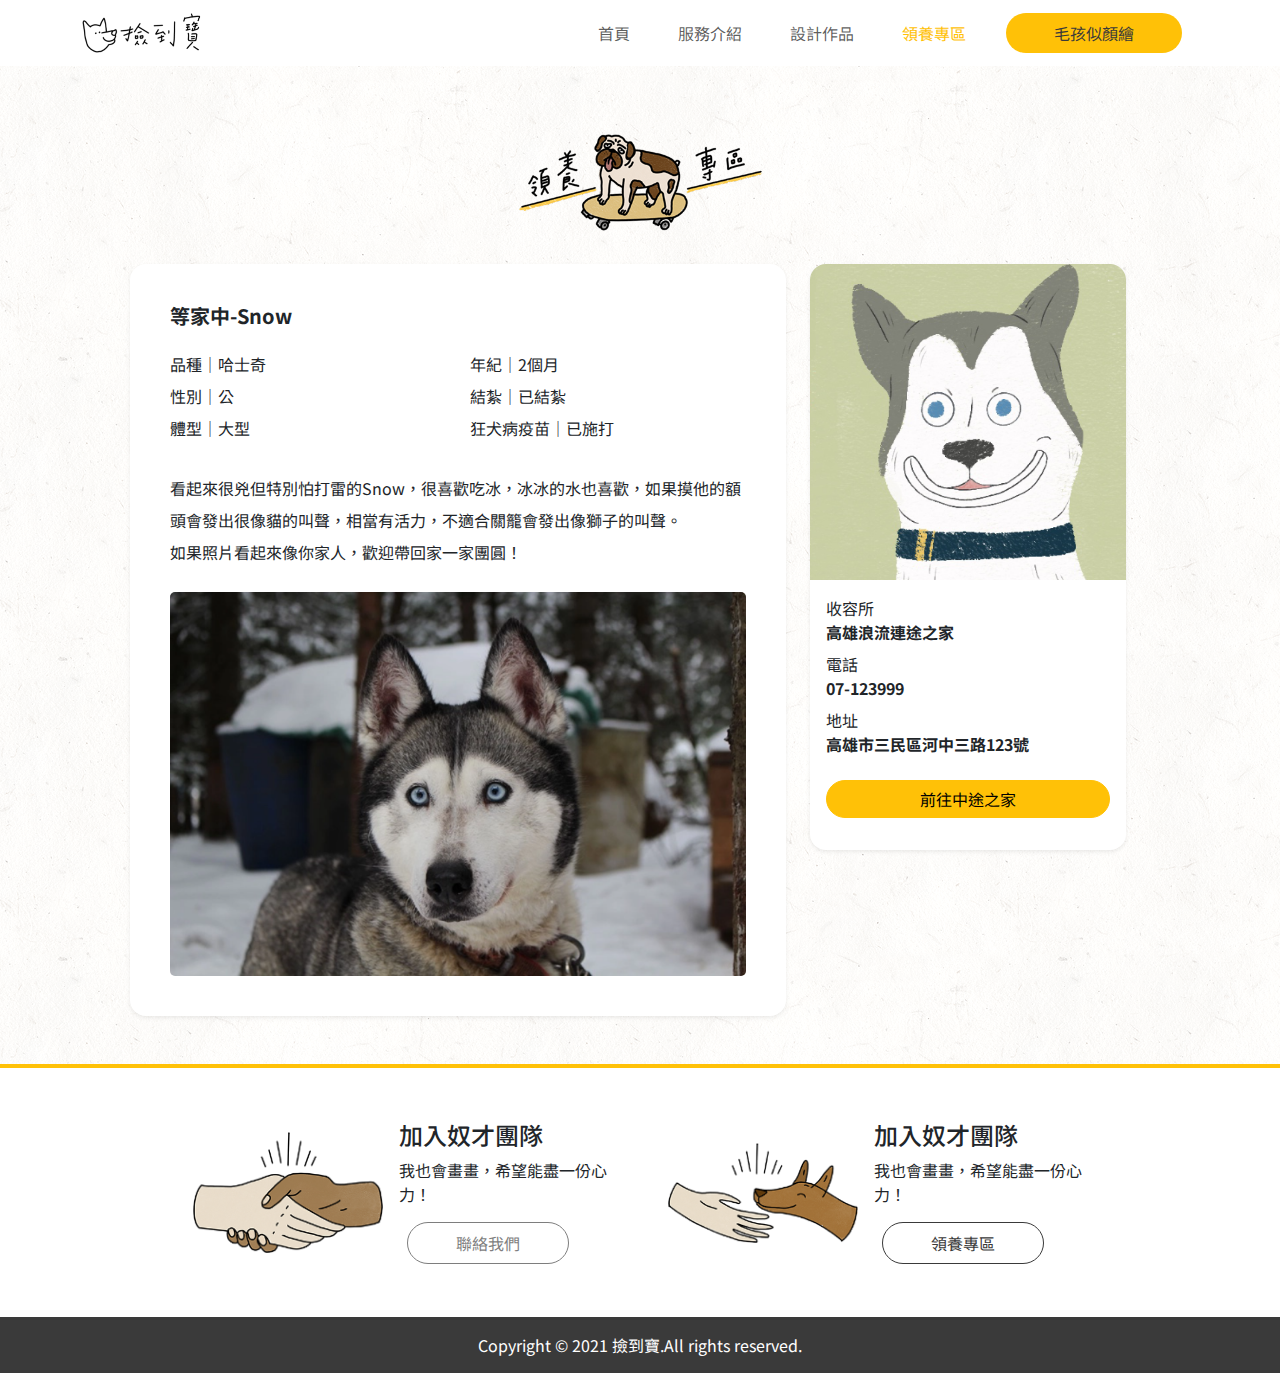
==== commit f09c5160: "完成表單" ====
--- a/adopt-snow.html
+++ b/adopt-snow.html
@@ -69,27 +69,36 @@
          <div class="text-center pb-3">
             <img src="./images/title02.png" alt="領養專區">            
          </div>
-         <div class="container row ">
+         <div class="container row row-cols-1 gy-4">
             <div class="col col-lg-8">
                <div class="card rounded-4 border-0 shadow-sm overflow-hidden bg-white p-4">
                   <div class="card-body">
-                     <p>等家中-Snow</p>
-                     <p>高雄浪流連途之家</p>
-                     <p>看起來很兇但特別怕打雷的Snow，很喜歡吃冰，冰冰的水也喜歡，如果摸他的額頭會發出很像貓的叫聲，相當有活力，不適合關籠會發出像獅子的叫聲。 如果照片看起來像你家人，歡迎帶回家一家團圓！</p>
+                     <h5 class="fw-bold mb-4">等家中-Snow</h5>
+
+                     <dl class="row mb-4">
+                        <dd class="col-sm-6">品種｜<span>哈士奇</span></dd>
+                        <dd class="col-sm-6">年紀｜<span>2個月</span></dd>
+                        <dd class="col-sm-6">性別｜<span>公</span></dd>
+                        <dd class="col-sm-6">結紮｜<span>已結紮</span></dd>
+                        <dd class="col-sm-6">體型｜<span>大型</span></dd>
+                        <dd class="col-sm-6">狂犬病疫苗｜<span>已施打</span></dd>
+                     </dl>
+                     <p class="lh-lg mb-4">看起來很兇但特別怕打雷的Snow，很喜歡吃冰，冰冰的水也喜歡，如果摸他的額頭會發出很像貓的叫聲，相當有活力，不適合關籠會發出像獅子的叫聲。<br>如果照片看起來像你家人，歡迎帶回家一家團圓！</p>
+                     <img src="./images/dog03.png" class="card-img img-fluid imgTop " alt="">
                   </div>
-                  <img src="./images/dog03.png" class="card-img img-fluid imgTop " alt="">
+                 
                </div>
             </div>
             <div class="col col-lg-4">
                <div class="card rounded-4 border-0 shadow-sm overflow-hidden bg-white ">
                   <img src="./images/08.png" class="card-img img-fluid imgTop rounded-bottom-0" alt="">
                   <div class="card-body">
-                     <p>收容所</p>
-                     <p>高雄浪流連途之家</p>
-                     <p>電話</p>
-                     <p>07-123999</p>
-                     <p>地址</p>
-                     <p>高雄市三民區河中三路123號</p>
+                     <p class="mb-0">收容所</p>
+                     <p class="mb-2 fw-bold">高雄浪流連途之家</p>
+                     <p class="mb-0">電話</p>
+                     <p class="mb-2 fw-bold">07-123999</p>
+                     <p class="mb-0">地址</p>
+                     <p class="mb-4 fw-bold">高雄市三民區河中三路123號</p>
                      <a href="./adopt-snow.html" class="btn btn-warning rounded-5 w-100 mb-3">前往中途之家</a>
                   </div>
                </div>
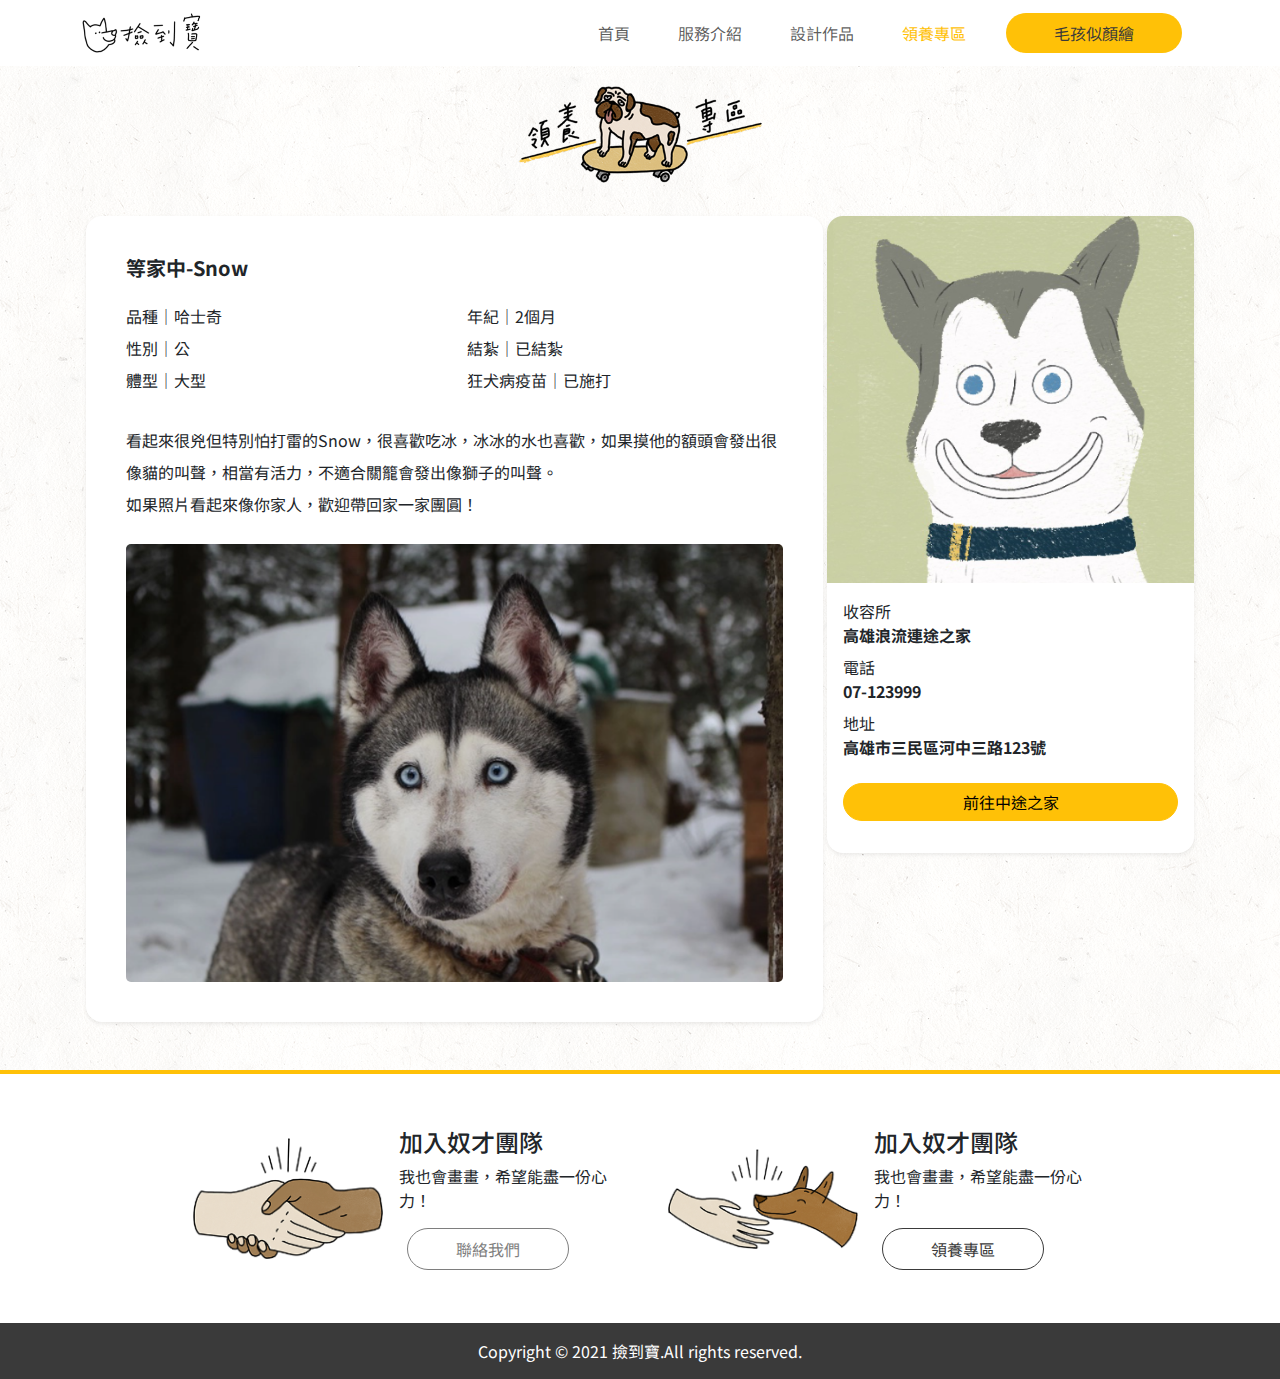
==== commit bfa81751: "修改領養頁面" ====
--- a/adopt-snow.html
+++ b/adopt-snow.html
@@ -65,12 +65,14 @@
 
 
    <main style="background-image: url(./images/lightpaperfibers.png);">
-      <div class="container p-5">
-         <div class="text-center pb-3">
-            <img src="./images/title02.png" alt="領養專區">            
-         </div>
-         <div class="container row row-cols-1 gy-4">
-            <div class="col col-lg-8">
+
+      <div class="text-center pb-3">
+         <img src="./images/title02.png" alt="領養專區">            
+      </div>
+
+      <div class="container d-flex justify-content-center">
+         <div class="container row gy-4 pb-5 gx-1">
+            <div class="col-12 col-lg-8">
                <div class="card rounded-4 border-0 shadow-sm overflow-hidden bg-white p-4">
                   <div class="card-body">
                      <h5 class="fw-bold mb-4">等家中-Snow</h5>
@@ -89,7 +91,7 @@
                  
                </div>
             </div>
-            <div class="col col-lg-4">
+            <div class="col-12 col-lg-4 ">
                <div class="card rounded-4 border-0 shadow-sm overflow-hidden bg-white ">
                   <img src="./images/08.png" class="card-img img-fluid imgTop rounded-bottom-0" alt="">
                   <div class="card-body">
@@ -105,6 +107,7 @@
             </div>
          </div>
       </div>
+
    </main>
 
 
--- a/scss/all.css
+++ b/scss/all.css
@@ -3845,8 +3845,8 @@
   --bs-nav-link-padding-x: 1rem;
   --bs-nav-link-padding-y: 0.5rem;
   --bs-nav-link-font-weight: ;
-  --bs-nav-link-color: var(--bs-link-color);
-  --bs-nav-link-hover-color: var(--bs-link-hover-color);
+  --bs-nav-link-color: #3A3A3A;
+  --bs-nav-link-hover-color: none;
   --bs-nav-link-disabled-color: var(--bs-secondary-color);
   display: flex;
   flex-wrap: wrap;
@@ -3923,8 +3923,8 @@
 
 .nav-pills {
   --bs-nav-pills-border-radius: var(--bs-border-radius);
-  --bs-nav-pills-link-active-color: #fff;
-  --bs-nav-pills-link-active-bg: #0d6efd;
+  --bs-nav-pills-link-active-color: #ffc107;
+  --bs-nav-pills-link-active-bg: none;
 }
 .nav-pills .nav-link {
   border-radius: var(--bs-nav-pills-border-radius);
@@ -10813,22 +10813,27 @@
   opacity: 1;
 }
 
-.navHover .nav-link {
-  color: #3A3A3A;
-}
-.navHover .active {
+.hoverShow {
+  display: none;
+}
+
+.nameHover {
+  transition: all 0.2s step-start;
+}
+
+.nameHover:hover {
   color: #ffc107;
 }
-.navHover:hover .nav-link {
-  color: #ffc107;
-}
-
-@media (min-width: 992px) {
-  .navHover .active::before {
-    content: "– ";
-  }
-  .navHover:hover .nav-link::before {
-    content: "– ";
+.nameHover:hover .hoverShow {
+  display: inline-block;
+}
+
+@media (max-width: 767.98px) {
+  .hoverShow {
+    display: none;
+  }
+  .nameHover:hover .hoverShow {
+    display: none;
   }
 }
 .gradient {
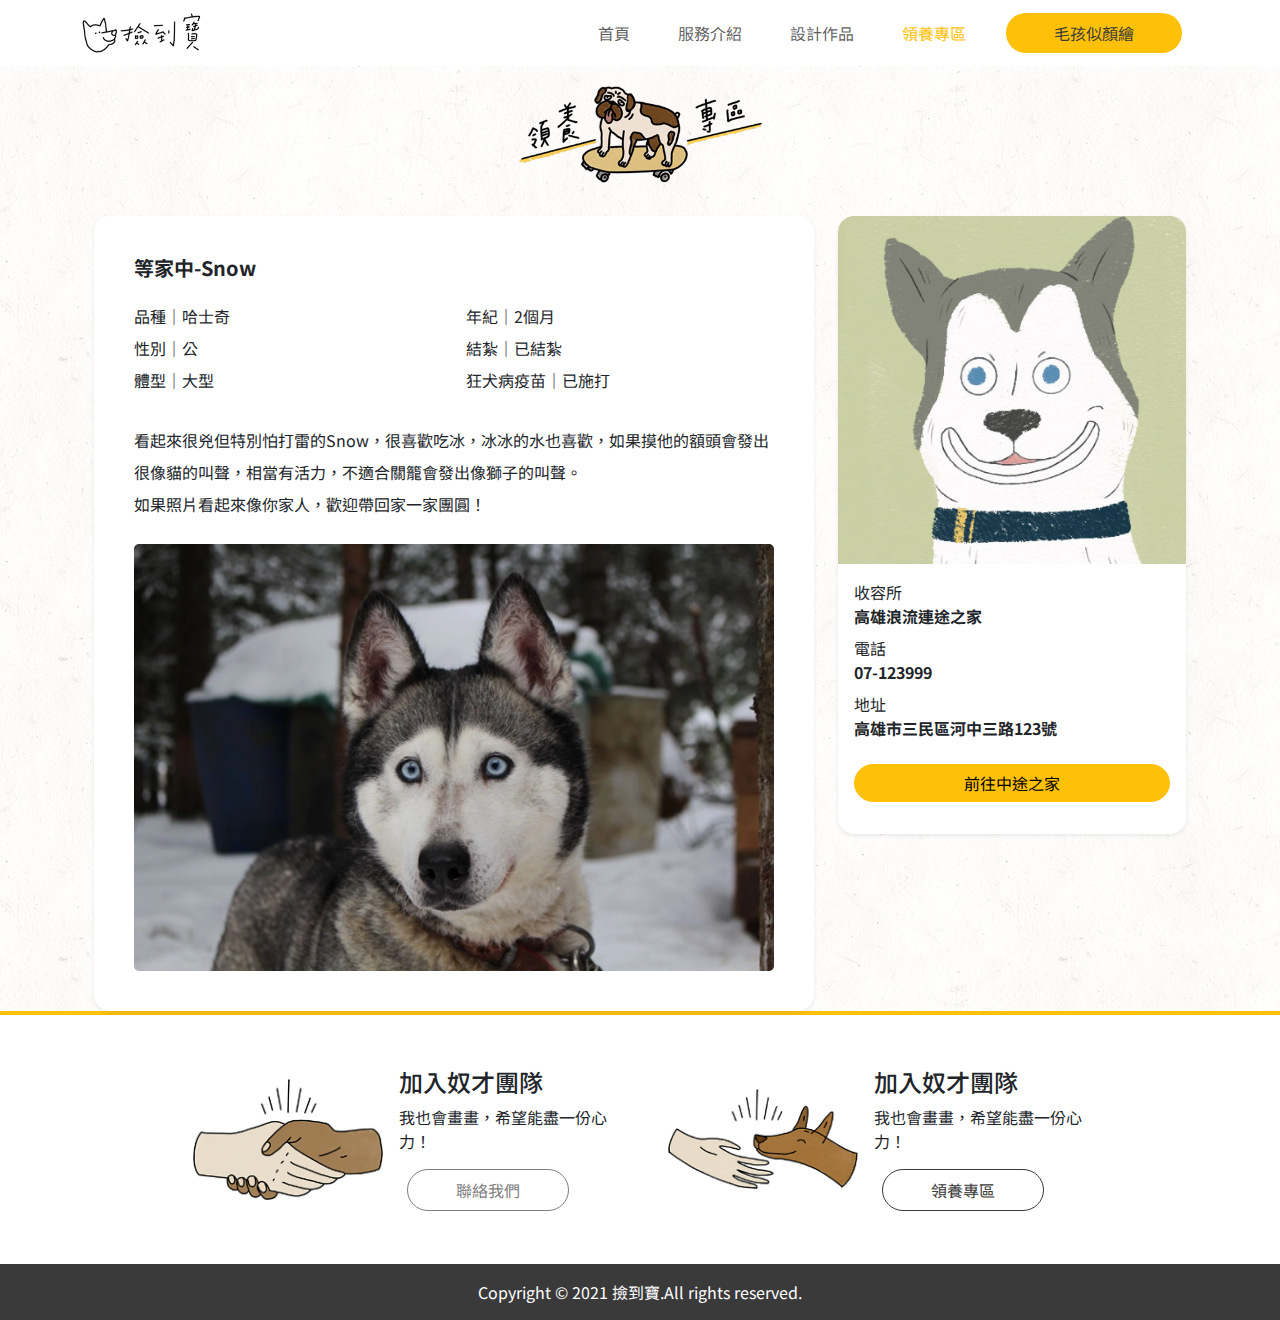
==== commit 434e0a3e: "fix: 加入表單驗證 調整結構" ====
--- a/adopt-snow.html
+++ b/adopt-snow.html
@@ -66,42 +66,45 @@
 
    <main style="background-image: url(./images/lightpaperfibers.png);">
 
-      <div class="text-center pb-3">
-         <img src="./images/title02.png" alt="領養專區">            
-      </div>
 
-      <div class="container d-flex justify-content-center">
-         <div class="container row gy-4 pb-5 gx-1">
-            <div class="col-12 col-lg-8">
-               <div class="card rounded-4 border-0 shadow-sm overflow-hidden bg-white p-4">
-                  <div class="card-body">
-                     <h5 class="fw-bold mb-4">等家中-Snow</h5>
 
-                     <dl class="row mb-4">
-                        <dd class="col-sm-6">品種｜<span>哈士奇</span></dd>
-                        <dd class="col-sm-6">年紀｜<span>2個月</span></dd>
-                        <dd class="col-sm-6">性別｜<span>公</span></dd>
-                        <dd class="col-sm-6">結紮｜<span>已結紮</span></dd>
-                        <dd class="col-sm-6">體型｜<span>大型</span></dd>
-                        <dd class="col-sm-6">狂犬病疫苗｜<span>已施打</span></dd>
-                     </dl>
-                     <p class="lh-lg mb-4">看起來很兇但特別怕打雷的Snow，很喜歡吃冰，冰冰的水也喜歡，如果摸他的額頭會發出很像貓的叫聲，相當有活力，不適合關籠會發出像獅子的叫聲。<br>如果照片看起來像你家人，歡迎帶回家一家團圓！</p>
-                     <img src="./images/dog03.png" class="card-img img-fluid imgTop " alt="">
+      <div class="container ">
+         <div class="text-center pb-3">
+            <img src="./images/title02.png" alt="領養專區">            
+         </div>
+         <div class="container">
+            <div class="row gy-4 ">
+               <div class="col-12 col-lg-8">
+                  <div class="card rounded-4 border-0 shadow-sm overflow-hidden bg-white p-4">
+                     <div class="card-body">
+                        <h5 class="fw-bold mb-4">等家中-Snow</h5>
+
+                        <dl class="row mb-4">
+                           <dd class="col-sm-6">品種｜<span>哈士奇</span></dd>
+                           <dd class="col-sm-6">年紀｜<span>2個月</span></dd>
+                           <dd class="col-sm-6">性別｜<span>公</span></dd>
+                           <dd class="col-sm-6">結紮｜<span>已結紮</span></dd>
+                           <dd class="col-sm-6">體型｜<span>大型</span></dd>
+                           <dd class="col-sm-6">狂犬病疫苗｜<span>已施打</span></dd>
+                        </dl>
+                        <p class="lh-lg mb-4">看起來很兇但特別怕打雷的Snow，很喜歡吃冰，冰冰的水也喜歡，如果摸他的額頭會發出很像貓的叫聲，相當有活力，不適合關籠會發出像獅子的叫聲。<br>如果照片看起來像你家人，歡迎帶回家一家團圓！</p>
+                        <img src="./images/dog03.png" class="card-img img-fluid imgTop " alt="">
+                     </div>
+                  
                   </div>
-                 
                </div>
-            </div>
-            <div class="col-12 col-lg-4 ">
-               <div class="card rounded-4 border-0 shadow-sm overflow-hidden bg-white ">
-                  <img src="./images/08.png" class="card-img img-fluid imgTop rounded-bottom-0" alt="">
-                  <div class="card-body">
-                     <p class="mb-0">收容所</p>
-                     <p class="mb-2 fw-bold">高雄浪流連途之家</p>
-                     <p class="mb-0">電話</p>
-                     <p class="mb-2 fw-bold">07-123999</p>
-                     <p class="mb-0">地址</p>
-                     <p class="mb-4 fw-bold">高雄市三民區河中三路123號</p>
-                     <a href="./adopt-snow.html" class="btn btn-warning rounded-5 w-100 mb-3">前往中途之家</a>
+               <div class="col-12 col-lg-4 ">
+                  <div class="card rounded-4 border-0 shadow-sm overflow-hidden bg-white ">
+                     <img src="./images/08.png" class="card-img img-fluid imgTop rounded-bottom-0" alt="">
+                     <div class="card-body">
+                        <p class="mb-0">收容所</p>
+                        <p class="mb-2 fw-bold">高雄浪流連途之家</p>
+                        <p class="mb-0">電話</p>
+                        <p class="mb-2 fw-bold">07-123999</p>
+                        <p class="mb-0">地址</p>
+                        <p class="mb-4 fw-bold">高雄市三民區河中三路123號</p>
+                        <a href="./adopt-snow.html" class="btn btn-warning rounded-5 w-100 mb-3">前往中途之家</a>
+                     </div>
                   </div>
                </div>
             </div>
